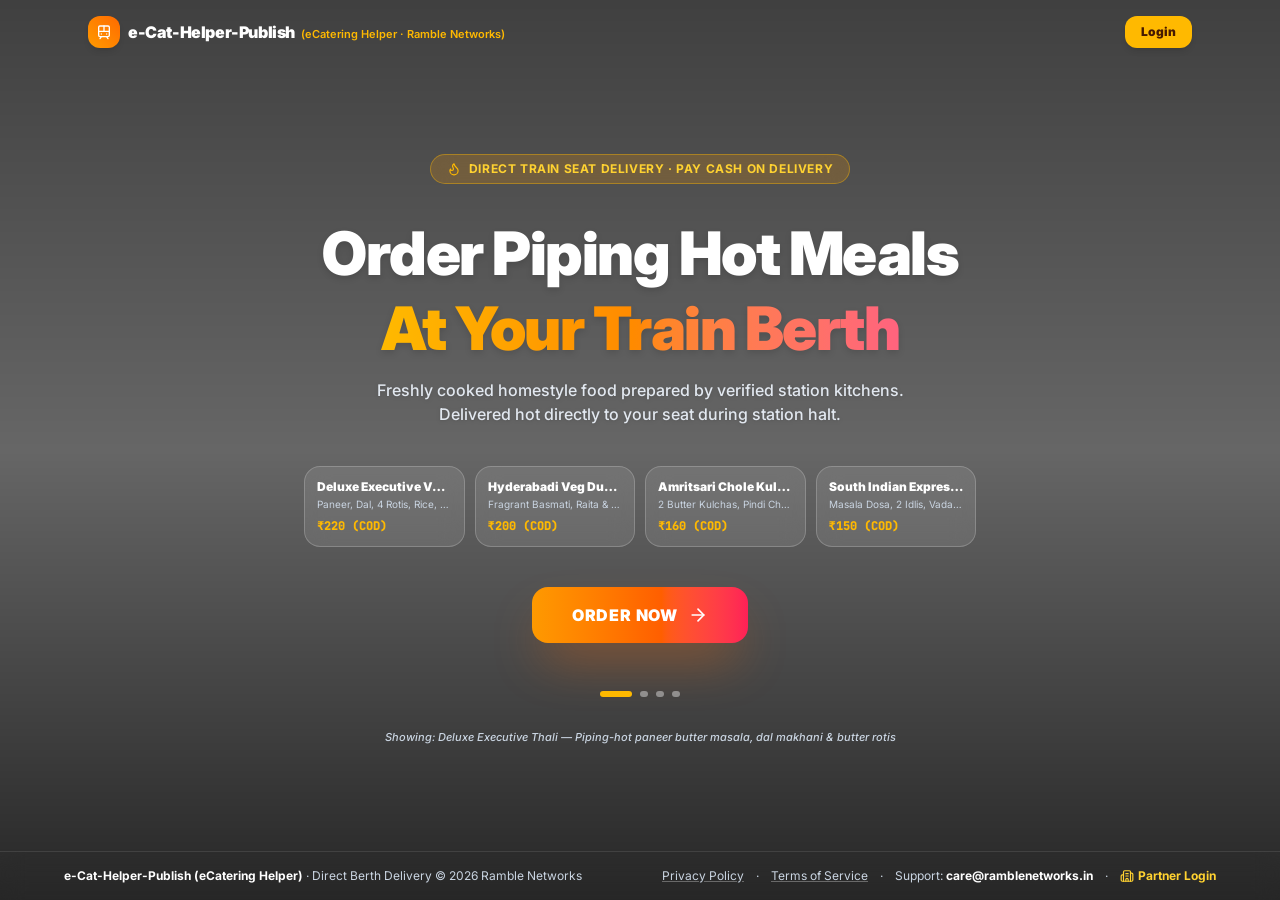
==== privacy/index.html @ f1b5e80f "Deploy latest build with e-Cat-Helper-Publish and comprehensive Privacy Policy to foods.ramblenetwor" ====
<!doctype html>
<html lang="en">
  <head>
    <meta charset="UTF-8" />
    <meta name="viewport" content="width=device-width, initial-scale=1.0, maximum-scale=1.0, user-scalable=no" />
    <meta name="theme-color" content="#f59e0b" />
    <meta name="apple-mobile-web-app-capable" content="yes" />
    <meta name="apple-mobile-web-app-status-bar-style" content="black-translucent" />
    <meta name="mobile-web-app-capable" content="yes" />
    <link rel="manifest" href="/manifest.json" />
    <link rel="icon" type="image/svg+xml" href="/icon.svg" />
    <link rel="apple-touch-icon" href="/icon.svg" />
    <title>e-Cat-Helper-Publish (eCatering Helper) · Ramble Networks</title>
    <script src="https://accounts.google.com/gsi/client" async defer></script>
    <script type="module" crossorigin src="/assets/index-CX3kBX_A.js"></script>
    <link rel="stylesheet" crossorigin href="/assets/index-DQUduyyI.css">
  <link rel="manifest" href="/manifest.webmanifest"><script id="vite-plugin-pwa:register-sw" src="/registerSW.js"></script></head>
  <body>
    <div id="root"></div>
    <script>
      if ('serviceWorker' in navigator && window.self === window.top) {
        window.addEventListener('load', () => {
          try {
            navigator.serviceWorker.register('/sw.js')
              .then(reg => console.log('Service Worker registered successfully:', reg.scope))
              .catch(err => console.error('Service Worker registration failed:', err));
          } catch (err) {
            console.warn('Service Worker registration blocked or failed:', err);
          }
        });
      }
    </script>
  </body>
</html>
---- assets/index-DQUduyyI.css ----
@import"https://fonts.googleapis.com/css2?family=Inter:wght@400;500;600;700;800;900&family=Space+Grotesk:wght@500;600;700&family=JetBrains+Mono:wght@400;500;700&display=swap";/*! tailwindcss v4.3.3 | MIT License | https://tailwindcss.com */@layer properties{@supports (((-webkit-hyphens:none)) and (not (margin-trim:inline))) or ((-moz-orient:inline) and (not (color:rgb(from red r g b)))){*,:before,:after,::backdrop{--tw-translate-x:0;--tw-translate-y:0;--tw-translate-z:0;--tw-scale-x:1;--tw-scale-y:1;--tw-scale-z:1;--tw-rotate-x:initial;--tw-rotate-y:initial;--tw-rotate-z:initial;--tw-skew-x:initial;--tw-skew-y:initial;--tw-space-y-reverse:0;--tw-space-x-reverse:0;--tw-divide-y-reverse:0;--tw-border-style:solid;--tw-gradient-position:initial;--tw-gradient-from:#0000;--tw-gradient-via:#0000;--tw-gradient-to:#0000;--tw-gradient-stops:initial;--tw-gradient-via-stops:initial;--tw-gradient-from-position:0%;--tw-gradient-via-position:50%;--tw-gradient-to-position:100%;--tw-leading:initial;--tw-font-weight:initial;--tw-tracking:initial;--tw-shadow:0 0 #0000;--tw-shadow-color:initial;--tw-shadow-alpha:100%;--tw-inset-shadow:0 0 #0000;--tw-inset-shadow-color:initial;--tw-inset-shadow-alpha:100%;--tw-ring-color:initial;--tw-ring-shadow:0 0 #0000;--tw-inset-ring-color:initial;--tw-inset-ring-shadow:0 0 #0000;--tw-ring-inset:initial;--tw-ring-offset-width:0px;--tw-ring-offset-color:#fff;--tw-ring-offset-shadow:0 0 #0000;--tw-blur:initial;--tw-brightness:initial;--tw-contrast:initial;--tw-grayscale:initial;--tw-hue-rotate:initial;--tw-invert:initial;--tw-opacity:initial;--tw-saturate:initial;--tw-sepia:initial;--tw-drop-shadow:initial;--tw-drop-shadow-color:initial;--tw-drop-shadow-alpha:100%;--tw-drop-shadow-size:initial;--tw-backdrop-blur:initial;--tw-backdrop-brightness:initial;--tw-backdrop-contrast:initial;--tw-backdrop-grayscale:initial;--tw-backdrop-hue-rotate:initial;--tw-backdrop-invert:initial;--tw-backdrop-opacity:initial;--tw-backdrop-saturate:initial;--tw-backdrop-sepia:initial;--tw-duration:initial;--tw-ease:initial}}}@layer theme{:root,:host{--font-sans:"Inter", ui-sans-serif, system-ui, sans-serif;--font-mono:"JetBrains Mono", monospace;--color-red-50:oklch(97.1% .013 17.38);--color-red-100:oklch(93.6% .032 17.717);--color-red-200:oklch(88.5% .062 18.334);--color-red-300:oklch(80.8% .114 19.571);--color-red-400:oklch(70.4% .191 22.216);--color-red-500:oklch(63.7% .237 25.331);--color-red-600:oklch(57.7% .245 27.325);--color-red-700:oklch(50.5% .213 27.518);--color-red-800:oklch(44.4% .177 26.899);--color-red-900:oklch(39.6% .141 25.723);--color-red-950:oklch(25.8% .092 26.042);--color-orange-50:oklch(98% .016 73.684);--color-orange-100:oklch(95.4% .038 75.164);--color-orange-200:oklch(90.1% .076 70.697);--color-orange-300:oklch(83.7% .128 66.29);--color-orange-400:oklch(75% .183 55.934);--color-orange-500:oklch(70.5% .213 47.604);--color-orange-600:oklch(64.6% .222 41.116);--color-orange-700:oklch(55.3% .195 38.402);--color-orange-800:oklch(47% .157 37.304);--color-orange-900:oklch(40.8% .123 38.172);--color-amber-50:oklch(98.7% .022 95.277);--color-amber-100:oklch(96.2% .059 95.617);--color-amber-200:oklch(92.4% .12 95.746);--color-amber-300:oklch(87.9% .169 91.605);--color-amber-400:oklch(82.8% .189 84.429);--color-amber-500:oklch(76.9% .188 70.08);--color-amber-600:oklch(66.6% .179 58.318);--color-amber-700:oklch(55.5% .163 48.998);--color-amber-800:oklch(47.3% .137 46.201);--color-amber-900:oklch(41.4% .112 45.904);--color-amber-950:oklch(27.9% .077 45.635);--color-yellow-400:oklch(85.2% .199 91.936);--color-yellow-500:oklch(79.5% .184 86.047);--color-green-600:oklch(62.7% .194 149.214);--color-emerald-50:oklch(97.9% .021 166.113);--color-emerald-100:oklch(95% .052 163.051);--color-emerald-200:oklch(90.5% .093 164.15);--color-emerald-300:oklch(84.5% .143 164.978);--color-emerald-400:oklch(76.5% .177 163.223);--color-emerald-500:oklch(69.6% .17 162.48);--color-emerald-600:oklch(59.6% .145 163.225);--color-emerald-700:oklch(50.8% .118 165.612);--color-emerald-800:oklch(43.2% .095 166.913);--color-emerald-900:oklch(37.8% .077 168.94);--color-emerald-950:oklch(26.2% .051 172.552);--color-teal-50:oklch(98.4% .014 180.72);--color-teal-100:oklch(95.3% .051 180.801);--color-teal-200:oklch(91% .096 180.426);--color-teal-400:oklch(77.7% .152 181.912);--color-teal-500:oklch(70.4% .14 182.503);--color-teal-600:oklch(60% .118 184.704);--color-teal-700:oklch(51.1% .096 186.391);--color-teal-800:oklch(43.7% .078 188.216);--color-teal-900:oklch(38.6% .063 188.416);--color-cyan-50:oklch(98.4% .019 200.873);--color-cyan-300:oklch(86.5% .127 207.078);--color-cyan-400:oklch(78.9% .154 211.53);--color-cyan-500:oklch(71.5% .143 215.221);--color-cyan-600:oklch(60.9% .126 221.723);--color-cyan-700:oklch(52% .105 223.128);--color-cyan-800:oklch(45% .085 224.283);--color-cyan-900:oklch(39.8% .07 227.392);--color-cyan-950:oklch(30.2% .056 229.695);--color-sky-50:oklch(97.7% .013 236.62);--color-sky-100:oklch(95.1% .026 236.824);--color-sky-200:oklch(90.1% .058 230.902);--color-sky-400:oklch(74.6% .16 232.661);--color-sky-500:oklch(68.5% .169 237.323);--color-sky-600:oklch(58.8% .158 241.966);--color-sky-700:oklch(50% .134 242.749);--color-sky-900:oklch(39.1% .09 240.876);--color-sky-950:oklch(29.3% .066 243.157);--color-blue-50:oklch(97% .014 254.604);--color-blue-100:oklch(93.2% .032 255.585);--color-blue-200:oklch(88.2% .059 254.128);--color-blue-300:oklch(80.9% .105 251.813);--color-blue-400:oklch(70.7% .165 254.624);--color-blue-500:oklch(62.3% .214 259.815);--color-blue-600:oklch(54.6% .245 262.881);--color-blue-700:oklch(48.8% .243 264.376);--color-blue-800:oklch(42.4% .199 265.638);--color-blue-900:oklch(37.9% .146 265.522);--color-blue-950:oklch(28.2% .091 267.935);--color-indigo-50:oklch(96.2% .018 272.314);--color-indigo-100:oklch(93% .034 272.788);--color-indigo-200:oklch(87% .065 274.039);--color-indigo-300:oklch(78.5% .115 274.713);--color-indigo-400:oklch(67.3% .182 276.935);--color-indigo-500:oklch(58.5% .233 277.117);--color-indigo-600:oklch(51.1% .262 276.966);--color-indigo-700:oklch(45.7% .24 277.023);--color-indigo-800:oklch(39.8% .195 277.366);--color-indigo-900:oklch(35.9% .144 278.697);--color-indigo-950:oklch(25.7% .09 281.288);--color-violet-600:oklch(54.1% .281 293.009);--color-violet-700:oklch(49.1% .27 292.581);--color-purple-50:oklch(97.7% .014 308.299);--color-purple-100:oklch(94.6% .033 307.174);--color-purple-200:oklch(90.2% .063 306.703);--color-purple-300:oklch(82.7% .119 306.383);--color-purple-400:oklch(71.4% .203 305.504);--color-purple-500:oklch(62.7% .265 303.9);--color-purple-600:oklch(55.8% .288 302.321);--color-purple-700:oklch(49.6% .265 301.924);--color-purple-800:oklch(43.8% .218 303.724);--color-purple-900:oklch(38.1% .176 304.987);--color-purple-950:oklch(29.1% .149 302.717);--color-fuchsia-600:oklch(59.1% .293 322.896);--color-pink-100:oklch(94.8% .028 342.258);--color-pink-500:oklch(65.6% .241 354.308);--color-pink-600:oklch(59.2% .249 .584);--color-pink-700:oklch(52.5% .223 3.958);--color-rose-50:oklch(96.9% .015 12.422);--color-rose-100:oklch(94.1% .03 12.58);--color-rose-200:oklch(89.2% .058 10.001);--color-rose-300:oklch(81% .117 11.638);--color-rose-400:oklch(71.2% .194 13.428);--color-rose-500:oklch(64.5% .246 16.439);--color-rose-600:oklch(58.6% .253 17.585);--color-rose-700:oklch(51.4% .222 16.935);--color-rose-800:oklch(45.5% .188 13.697);--color-rose-900:oklch(41% .159 10.272);--color-rose-950:oklch(27.1% .105 12.094);--color-slate-50:oklch(98.4% .003 247.858);--color-slate-100:oklch(96.8% .007 247.896);--color-slate-200:oklch(92.9% .013 255.508);--color-slate-300:oklch(86.9% .022 252.894);--color-slate-400:oklch(70.4% .04 256.788);--color-slate-500:oklch(55.4% .046 257.417);--color-slate-600:oklch(44.6% .043 257.281);--color-slate-700:oklch(37.2% .044 257.287);--color-slate-800:oklch(27.9% .041 260.031);--color-slate-900:oklch(20.8% .042 265.755);--color-slate-950:oklch(12.9% .042 264.695);--color-black:#000;--color-white:#fff;--spacing:.25rem;--container-xs:20rem;--container-sm:24rem;--container-md:28rem;--container-lg:32rem;--container-xl:36rem;--container-2xl:42rem;--container-3xl:48rem;--container-4xl:56rem;--container-6xl:72rem;--text-xs:.75rem;--text-xs--line-height:calc(1 / .75);--text-sm:.875rem;--text-sm--line-height:calc(1.25 / .875);--text-base:1rem;--text-base--line-height: 1.5 ;--text-lg:1.125rem;--text-lg--line-height:calc(1.75 / 1.125);--text-xl:1.25rem;--text-xl--line-height:calc(1.75 / 1.25);--text-2xl:1.5rem;--text-2xl--line-height:calc(2 / 1.5);--text-3xl:1.875rem;--text-3xl--line-height: 1.2 ;--text-4xl:2.25rem;--text-4xl--line-height:calc(2.5 / 2.25);--text-5xl:3rem;--text-5xl--line-height:1;--text-6xl:3.75rem;--text-6xl--line-height:1;--font-weight-light:300;--font-weight-normal:400;--font-weight-medium:500;--font-weight-semibold:600;--font-weight-bold:700;--font-weight-extrabold:800;--font-weight-black:900;--tracking-tight:-.025em;--tracking-wide:.025em;--tracking-wider:.05em;--tracking-widest:.1em;--leading-tight:1.25;--leading-snug:1.375;--leading-normal:1.5;--leading-relaxed:1.625;--radius-xs:.125rem;--radius-sm:.25rem;--radius-md:.375rem;--radius-lg:.5rem;--radius-xl:.75rem;--radius-2xl:1rem;--radius-3xl:1.5rem;--drop-shadow-xs:0 1px 1px #0000000d;--drop-shadow-sm:0 1px 2px #00000026;--drop-shadow-md:0 3px 3px #0000001f;--ease-in-out:cubic-bezier(.4, 0, .2, 1);--animate-spin:spin 1s linear infinite;--animate-ping:ping 1s cubic-bezier(0, 0, .2, 1) infinite;--animate-pulse:pulse 2s cubic-bezier(.4, 0, .6, 1) infinite;--animate-bounce:bounce 1s infinite;--blur-xs:4px;--blur-sm:8px;--blur-md:12px;--blur-xl:24px;--blur-2xl:40px;--blur-3xl:64px;--default-transition-duration:.15s;--default-transition-timing-function:cubic-bezier(.4, 0, .2, 1);--default-font-family:var(--font-sans);--default-mono-font-family:var(--font-mono);--font-heading:"Space Grotesk", sans-serif}}@layer base{*,:after,:before,::backdrop{box-sizing:border-box;border:0 solid;margin:0;padding:0}::file-selector-button{box-sizing:border-box;border:0 solid;margin:0;padding:0}html,:host{-webkit-text-size-adjust:100%;-moz-tab-size:4;tab-size:4;line-height:1.5;font-family:var(--default-font-family,-apple-system, BlinkMacSystemFont, "Segoe UI", Roboto, "Helvetica Neue", "Noto Sans", Arial, sans-serif, "Apple Color Emoji", "Segoe UI Emoji", "Segoe UI Symbol", "Noto Color Emoji");font-feature-settings:var(--default-font-feature-settings,normal);font-variation-settings:var(--default-font-variation-settings,normal);-webkit-tap-highlight-color:transparent}hr{height:0;color:inherit;border-top-width:1px}abbr:where([title]){-webkit-text-decoration:underline dotted;text-decoration:underline dotted}h1,h2,h3,h4,h5,h6{font-size:inherit;font-weight:inherit}a{color:inherit;-webkit-text-decoration:inherit;text-decoration:inherit}b,strong{font-weight:bolder}code,kbd,samp,pre{font-family:var(--default-mono-font-family,ui-monospace, SFMono-Regular, Menlo, Monaco, Consolas, "Liberation Mono", "Courier New", monospace);font-feature-settings:var(--default-mono-font-feature-settings,normal);font-variation-settings:var(--default-mono-font-variation-settings,normal);font-size:1em}small{font-size:80%}sub,sup{vertical-align:baseline;font-size:75%;line-height:0;position:relative}sub{bottom:-.25em}sup{top:-.5em}table{text-indent:0;border-color:inherit;border-collapse:collapse}:-moz-focusring:where(:not(iframe)){outline:auto}progress{vertical-align:baseline}summary{display:list-item}ol,ul,menu{list-style:none}img,svg,video,canvas,audio,iframe,embed,object{vertical-align:middle;display:block}img,video{max-width:100%;height:auto}button,input,select,optgroup,textarea{font:inherit;font-feature-settings:inherit;font-variation-settings:inherit;letter-spacing:inherit;color:inherit;opacity:1;background-color:#0000;border-radius:0}::file-selector-button{font:inherit;font-feature-settings:inherit;font-variation-settings:inherit;letter-spacing:inherit;color:inherit;opacity:1;background-color:#0000;border-radius:0}:where(select:is([multiple],[size])) optgroup{font-weight:bolder}:where(select:is([multiple],[size])) optgroup option{padding-inline-start:20px}::file-selector-button{margin-inline-end:4px}::placeholder{opacity:1}@supports (not ((-webkit-appearance:-apple-pay-button))) or (contain-intrinsic-size:1px){::placeholder{color:currentColor}@supports (color:color-mix(in lab,red,red)){::placeholder{color:color-mix(in oklab,currentcolor 50%,transparent)}}}textarea{resize:vertical}::-webkit-search-decoration{-webkit-appearance:none}::-webkit-date-and-time-value{min-height:1lh;text-align:inherit}::-webkit-datetime-edit{display:inline-flex}::-webkit-datetime-edit-fields-wrapper{padding:0}::-webkit-datetime-edit{padding-block:0}::-webkit-datetime-edit-year-field{padding-block:0}::-webkit-datetime-edit-month-field{padding-block:0}::-webkit-datetime-edit-day-field{padding-block:0}::-webkit-datetime-edit-hour-field{padding-block:0}::-webkit-datetime-edit-minute-field{padding-block:0}::-webkit-datetime-edit-second-field{padding-block:0}::-webkit-datetime-edit-millisecond-field{padding-block:0}::-webkit-datetime-edit-meridiem-field{padding-block:0}::-webkit-calendar-picker-indicator{line-height:1}:-moz-ui-invalid{box-shadow:none}button,input:where([type=button],[type=reset],[type=submit]){-webkit-appearance:button;-moz-appearance:button;appearance:button}::file-selector-button{-webkit-appearance:button;-moz-appearance:button;appearance:button}::-webkit-inner-spin-button{height:auto}::-webkit-outer-spin-button{height:auto}[hidden]:where(:not([hidden=until-found])){display:none!important}}@layer components;@layer utilities{.pointer-events-auto{pointer-events:auto}.pointer-events-none{pointer-events:none}.visible{visibility:visible}.absolute{position:absolute}.fixed{position:fixed}.relative{position:relative}.static{position:static}.sticky{position:sticky}.-inset-\[1px\]{top:-1px;right:-1px;bottom:-1px;left:-1px}.inset-0{top:0;right:0;bottom:0;left:0}.inset-\[10\%\]{top:10%;right:10%;bottom:10%;left:10%}.-top-1{top:calc(var(--spacing) * -1)}.-top-1\.5{top:calc(var(--spacing) * -1.5)}.-top-24{top:calc(var(--spacing) * -24)}.-top-40{top:calc(var(--spacing) * -40)}.top-0{top:0}.top-1\/2{top:50%}.top-1\/4{top:25%}.top-2{top:calc(var(--spacing) * 2)}.top-2\.5{top:calc(var(--spacing) * 2.5)}.top-3{top:calc(var(--spacing) * 3)}.top-4{top:calc(var(--spacing) * 4)}.top-28{top:calc(var(--spacing) * 28)}.top-full{top:100%}.-right-1{right:calc(var(--spacing) * -1)}.-right-2\.5{right:calc(var(--spacing) * -2.5)}.-right-24{right:calc(var(--spacing) * -24)}.-right-40{right:calc(var(--spacing) * -40)}.right-0{right:0}.right-2{right:calc(var(--spacing) * 2)}.right-2\.5{right:calc(var(--spacing) * 2.5)}.right-3{right:calc(var(--spacing) * 3)}.right-4{right:calc(var(--spacing) * 4)}.right-5{right:calc(var(--spacing) * 5)}.-bottom-40{bottom:calc(var(--spacing) * -40)}.bottom-0{bottom:0}.bottom-1\/3{bottom:33.3333%}.bottom-4{bottom:calc(var(--spacing) * 4)}.bottom-5{bottom:calc(var(--spacing) * 5)}.bottom-6{bottom:calc(var(--spacing) * 6)}.-left-2{left:calc(var(--spacing) * -2)}.-left-40{left:calc(var(--spacing) * -40)}.left-0{left:0}.left-1\/2{left:50%}.left-3{left:calc(var(--spacing) * 3)}.left-3\.5{left:calc(var(--spacing) * 3.5)}.left-9{left:calc(var(--spacing) * 9)}.left-12{left:calc(var(--spacing) * 12)}.left-15{left:calc(var(--spacing) * 15)}.-z-10{z-index:-10}.-z-20{z-index:-20}.z-0{z-index:0}.z-10{z-index:10}.z-30{z-index:30}.z-40{z-index:40}.z-50{z-index:50}.z-\[100\]{z-index:100}.z-\[110\]{z-index:110}.z-\[999\]{z-index:999}.z-\[9999\]{z-index:9999}.z-\[10000\]{z-index:10000}.z-\[11000\]{z-index:11000}.col-span-2{grid-column:span 2/span 2}.col-span-4{grid-column:span 4/span 4}.container{width:100%}@media(min-width:40rem){.container{max-width:40rem}}@media(min-width:48rem){.container{max-width:48rem}}@media(min-width:64rem){.container{max-width:64rem}}@media(min-width:80rem){.container{max-width:80rem}}@media(min-width:96rem){.container{max-width:96rem}}.m-1\.5{margin:calc(var(--spacing) * 1.5)}.-mx-3{margin-inline:calc(var(--spacing) * -3)}.-mx-4{margin-inline:calc(var(--spacing) * -4)}.mx-0{margin-inline:0}.mx-0\.5{margin-inline:calc(var(--spacing) * .5)}.mx-1{margin-inline:var(--spacing)}.mx-2{margin-inline:calc(var(--spacing) * 2)}.mx-4{margin-inline:calc(var(--spacing) * 4)}.mx-auto{margin-inline:auto}.-my-8{margin-block:calc(var(--spacing) * -8)}.my-0{margin-block:0}.my-0\.5{margin-block:calc(var(--spacing) * .5)}.my-1{margin-block:var(--spacing)}.my-1\.5{margin-block:calc(var(--spacing) * 1.5)}.my-2{margin-block:calc(var(--spacing) * 2)}.my-4{margin-block:calc(var(--spacing) * 4)}.my-6{margin-block:calc(var(--spacing) * 6)}.my-auto{margin-block:auto}.-mt-0\.5{margin-top:calc(var(--spacing) * -.5)}.mt-0\.5{margin-top:calc(var(--spacing) * .5)}.mt-1{margin-top:var(--spacing)}.mt-1\.5{margin-top:calc(var(--spacing) * 1.5)}.mt-2{margin-top:calc(var(--spacing) * 2)}.mt-2\.5{margin-top:calc(var(--spacing) * 2.5)}.mt-3{margin-top:calc(var(--spacing) * 3)}.mt-4{margin-top:calc(var(--spacing) * 4)}.mt-6{margin-top:calc(var(--spacing) * 6)}.mt-8{margin-top:calc(var(--spacing) * 8)}.mr-1{margin-right:var(--spacing)}.mr-2{margin-right:calc(var(--spacing) * 2)}.mr-auto{margin-right:auto}.-mb-1\.5{margin-bottom:calc(var(--spacing) * -1.5)}.mb-0\.5{margin-bottom:calc(var(--spacing) * .5)}.mb-1{margin-bottom:var(--spacing)}.mb-1\.5{margin-bottom:calc(var(--spacing) * 1.5)}.mb-2{margin-bottom:calc(var(--spacing) * 2)}.mb-2\.5{margin-bottom:calc(var(--spacing) * 2.5)}.mb-3{margin-bottom:calc(var(--spacing) * 3)}.mb-3\.5{margin-bottom:calc(var(--spacing) * 3.5)}.mb-4{margin-bottom:calc(var(--spacing) * 4)}.mb-6{margin-bottom:calc(var(--spacing) * 6)}.mb-8{margin-bottom:calc(var(--spacing) * 8)}.mb-12{margin-bottom:calc(var(--spacing) * 12)}.ml-1{margin-left:var(--spacing)}.ml-1\.5{margin-left:calc(var(--spacing) * 1.5)}.ml-auto{margin-left:auto}.block{display:block}.contents{display:contents}.flex{display:flex}.grid{display:grid}.hidden{display:none}.inline-block{display:inline-block}.inline-flex{display:inline-flex}.table{display:table}.h-1{height:var(--spacing)}.h-1\.5{height:calc(var(--spacing) * 1.5)}.h-2{height:calc(var(--spacing) * 2)}.h-2\.5{height:calc(var(--spacing) * 2.5)}.h-3{height:calc(var(--spacing) * 3)}.h-3\.5{height:calc(var(--spacing) * 3.5)}.h-4{height:calc(var(--spacing) * 4)}.h-4\.5{height:calc(var(--spacing) * 4.5)}.h-5{height:calc(var(--spacing) * 5)}.h-6{height:calc(var(--spacing) * 6)}.h-7{height:calc(var(--spacing) * 7)}.h-8{height:calc(var(--spacing) * 8)}.h-9{height:calc(var(--spacing) * 9)}.h-10{height:calc(var(--spacing) * 10)}.h-12{height:calc(var(--spacing) * 12)}.h-14{height:calc(var(--spacing) * 14)}.h-16{height:calc(var(--spacing) * 16)}.h-20{height:calc(var(--spacing) * 20)}.h-24{height:calc(var(--spacing) * 24)}.h-32{height:calc(var(--spacing) * 32)}.h-36{height:calc(var(--spacing) * 36)}.h-40{height:calc(var(--spacing) * 40)}.h-44{height:calc(var(--spacing) * 44)}.h-48{height:calc(var(--spacing) * 48)}.h-56{height:calc(var(--spacing) * 56)}.h-64{height:calc(var(--spacing) * 64)}.h-80{height:calc(var(--spacing) * 80)}.h-96{height:calc(var(--spacing) * 96)}.h-\[1\.2em\]{height:1.2em}.h-\[1px\]{height:1px}.h-full{height:100%}.h-px{height:1px}.h-screen{height:100vh}.max-h-48{max-height:calc(var(--spacing) * 48)}.max-h-\[60vh\]{max-height:60vh}.max-h-\[70vh\]{max-height:70vh}.max-h-\[80vh\]{max-height:80vh}.max-h-\[85vh\]{max-height:85vh}.max-h-\[92vh\]{max-height:92vh}.max-h-\[140px\]{max-height:140px}.max-h-\[160px\]{max-height:160px}.min-h-\[30px\]{min-height:30px}.min-h-\[38px\]{min-height:38px}.min-h-\[44px\]{min-height:44px}.min-h-full{min-height:100%}.min-h-screen{min-height:100vh}.w-1{width:var(--spacing)}.w-1\.5{width:calc(var(--spacing) * 1.5)}.w-1\/3{width:33.3333%}.w-2{width:calc(var(--spacing) * 2)}.w-2\.5{width:calc(var(--spacing) * 2.5)}.w-3{width:calc(var(--spacing) * 3)}.w-3\.5{width:calc(var(--spacing) * 3.5)}.w-4{width:calc(var(--spacing) * 4)}.w-4\.5{width:calc(var(--spacing) * 4.5)}.w-5{width:calc(var(--spacing) * 5)}.w-6{width:calc(var(--spacing) * 6)}.w-7{width:calc(var(--spacing) * 7)}.w-8{width:calc(var(--spacing) * 8)}.w-9{width:calc(var(--spacing) * 9)}.w-10{width:calc(var(--spacing) * 10)}.w-11{width:calc(var(--spacing) * 11)}.w-12{width:calc(var(--spacing) * 12)}.w-14{width:calc(var(--spacing) * 14)}.w-16{width:calc(var(--spacing) * 16)}.w-20{width:calc(var(--spacing) * 20)}.w-24{width:calc(var(--spacing) * 24)}.w-28{width:calc(var(--spacing) * 28)}.w-32{width:calc(var(--spacing) * 32)}.w-36{width:calc(var(--spacing) * 36)}.w-44{width:calc(var(--spacing) * 44)}.w-48{width:calc(var(--spacing) * 48)}.w-56{width:calc(var(--spacing) * 56)}.w-64{width:calc(var(--spacing) * 64)}.w-80{width:calc(var(--spacing) * 80)}.w-96{width:calc(var(--spacing) * 96)}.w-\[92\%\]{width:92%}.w-\[calc\(100\%-8px\)\]{width:calc(100% - 8px)}.w-full{width:100%}.w-px{width:1px}.w-screen{width:100vw}.max-w-2xl{max-width:var(--container-2xl)}.max-w-3xl{max-width:var(--container-3xl)}.max-w-4xl{max-width:var(--container-4xl)}.max-w-6xl{max-width:var(--container-6xl)}.max-w-\[55\%\]{max-width:55%}.max-w-\[60px\]{max-width:60px}.max-w-\[65\%\]{max-width:65%}.max-w-\[80px\]{max-width:80px}.max-w-\[90\%\]{max-width:90%}.max-w-\[100px\]{max-width:100px}.max-w-\[120px\]{max-width:120px}.max-w-\[130px\]{max-width:130px}.max-w-\[140px\]{max-width:140px}.max-w-\[160px\]{max-width:160px}.max-w-\[170px\]{max-width:170px}.max-w-\[200px\]{max-width:200px}.max-w-\[240px\]{max-width:240px}.max-w-\[260px\]{max-width:260px}.max-w-\[280px\]{max-width:280px}.max-w-\[320px\]{max-width:320px}.max-w-\[340px\]{max-width:340px}.max-w-\[480px\]{max-width:480px}.max-w-\[1920px\]{max-width:1920px}.max-w-full{max-width:100%}.max-w-lg{max-width:var(--container-lg)}.max-w-md{max-width:var(--container-md)}.max-w-sm{max-width:var(--container-sm)}.max-w-xl{max-width:var(--container-xl)}.max-w-xs{max-width:var(--container-xs)}.min-w-0{min-width:0}.min-w-\[45px\]{min-width:45px}.min-w-\[52px\]{min-width:52px}.min-w-\[65px\]{min-width:65px}.min-w-\[70px\]{min-width:70px}.min-w-\[76px\]{min-width:76px}.min-w-\[100px\]{min-width:100px}.min-w-\[104px\]{min-width:104px}.min-w-\[130px\]{min-width:130px}.min-w-\[200px\]{min-width:200px}.flex-1{flex:1}.flex-shrink-0,.shrink-0{flex-shrink:0}.flex-grow{flex-grow:1}.border-collapse{border-collapse:collapse}.origin-right{transform-origin:100%}.-translate-x-1\/2{--tw-translate-x: -50% ;translate:var(--tw-translate-x) var(--tw-translate-y)}.-translate-y-1\/2{--tw-translate-y: -50% ;translate:var(--tw-translate-x) var(--tw-translate-y)}.scale-90{--tw-scale-x:90%;--tw-scale-y:90%;--tw-scale-z:90%;scale:var(--tw-scale-x) var(--tw-scale-y)}.scale-105{--tw-scale-x:105%;--tw-scale-y:105%;--tw-scale-z:105%;scale:var(--tw-scale-x) var(--tw-scale-y)}.scale-110{--tw-scale-x:110%;--tw-scale-y:110%;--tw-scale-z:110%;scale:var(--tw-scale-x) var(--tw-scale-y)}.scale-\[1\.02\]{scale:1.02}.scale-\[1\.03\]{scale:1.03}.rotate-0{rotate:0deg}.rotate-180{rotate:180deg}.transform{transform:var(--tw-rotate-x,) var(--tw-rotate-y,) var(--tw-rotate-z,) var(--tw-skew-x,) var(--tw-skew-y,)}.animate-bounce{animation:var(--animate-bounce)}.animate-none{animation:none}.animate-ping{animation:var(--animate-ping)}.animate-pulse{animation:var(--animate-pulse)}.animate-spin{animation:var(--animate-spin)}.cursor-not-allowed{cursor:not-allowed}.cursor-pointer{cursor:pointer}.cursor-wait{cursor:wait}.resize{resize:both}.resize-none{resize:none}.resize-y{resize:vertical}.scrollbar-thin{scrollbar-width:thin}.list-disc{list-style-type:disc}.grid-cols-1{grid-template-columns:repeat(1,minmax(0,1fr))}.grid-cols-2{grid-template-columns:repeat(2,minmax(0,1fr))}.grid-cols-3{grid-template-columns:repeat(3,minmax(0,1fr))}.grid-cols-4{grid-template-columns:repeat(4,minmax(0,1fr))}.flex-col{flex-direction:column}.flex-row{flex-direction:row}.flex-nowrap{flex-wrap:nowrap}.flex-wrap{flex-wrap:wrap}.items-center{align-items:center}.items-end{align-items:flex-end}.items-start{align-items:flex-start}.items-stretch{align-items:stretch}.justify-around{justify-content:space-around}.justify-between{justify-content:space-between}.justify-center{justify-content:center}.justify-end{justify-content:flex-end}.justify-start{justify-content:flex-start}.gap-0\.5{gap:calc(var(--spacing) * .5)}.gap-1{gap:var(--spacing)}.gap-1\.5{gap:calc(var(--spacing) * 1.5)}.gap-2{gap:calc(var(--spacing) * 2)}.gap-2\.5{gap:calc(var(--spacing) * 2.5)}.gap-3{gap:calc(var(--spacing) * 3)}.gap-3\.5{gap:calc(var(--spacing) * 3.5)}.gap-4{gap:calc(var(--spacing) * 4)}.gap-5{gap:calc(var(--spacing) * 5)}.gap-6{gap:calc(var(--spacing) * 6)}.gap-px{gap:1px}:where(.space-y-0\.5>:not(:last-child)){--tw-space-y-reverse:0;margin-block-start:calc(calc(var(--spacing) * .5) * var(--tw-space-y-reverse));margin-block-end:calc(calc(var(--spacing) * .5) * calc(1 - var(--tw-space-y-reverse)))}:where(.space-y-1>:not(:last-child)){--tw-space-y-reverse:0;margin-block-start:calc(var(--spacing) * var(--tw-space-y-reverse));margin-block-end:calc(var(--spacing) * calc(1 - var(--tw-space-y-reverse)))}:where(.space-y-1\.5>:not(:last-child)){--tw-space-y-reverse:0;margin-block-start:calc(calc(var(--spacing) * 1.5) * var(--tw-space-y-reverse));margin-block-end:calc(calc(var(--spacing) * 1.5) * calc(1 - var(--tw-space-y-reverse)))}:where(.space-y-2>:not(:last-child)){--tw-space-y-reverse:0;margin-block-start:calc(calc(var(--spacing) * 2) * var(--tw-space-y-reverse));margin-block-end:calc(calc(var(--spacing) * 2) * calc(1 - var(--tw-space-y-reverse)))}:where(.space-y-2\.5>:not(:last-child)){--tw-space-y-reverse:0;margin-block-start:calc(calc(var(--spacing) * 2.5) * var(--tw-space-y-reverse));margin-block-end:calc(calc(var(--spacing) * 2.5) * calc(1 - var(--tw-space-y-reverse)))}:where(.space-y-3>:not(:last-child)){--tw-space-y-reverse:0;margin-block-start:calc(calc(var(--spacing) * 3) * var(--tw-space-y-reverse));margin-block-end:calc(calc(var(--spacing) * 3) * calc(1 - var(--tw-space-y-reverse)))}:where(.space-y-3\.5>:not(:last-child)){--tw-space-y-reverse:0;margin-block-start:calc(calc(var(--spacing) * 3.5) * var(--tw-space-y-reverse));margin-block-end:calc(calc(var(--spacing) * 3.5) * calc(1 - var(--tw-space-y-reverse)))}:where(.space-y-4>:not(:last-child)){--tw-space-y-reverse:0;margin-block-start:calc(calc(var(--spacing) * 4) * var(--tw-space-y-reverse));margin-block-end:calc(calc(var(--spacing) * 4) * calc(1 - var(--tw-space-y-reverse)))}:where(.space-y-5>:not(:last-child)){--tw-space-y-reverse:0;margin-block-start:calc(calc(var(--spacing) * 5) * var(--tw-space-y-reverse));margin-block-end:calc(calc(var(--spacing) * 5) * calc(1 - var(--tw-space-y-reverse)))}:where(.space-y-6>:not(:last-child)){--tw-space-y-reverse:0;margin-block-start:calc(calc(var(--spacing) * 6) * var(--tw-space-y-reverse));margin-block-end:calc(calc(var(--spacing) * 6) * calc(1 - var(--tw-space-y-reverse)))}:where(.space-y-8>:not(:last-child)){--tw-space-y-reverse:0;margin-block-start:calc(calc(var(--spacing) * 8) * var(--tw-space-y-reverse));margin-block-end:calc(calc(var(--spacing) * 8) * calc(1 - var(--tw-space-y-reverse)))}.gap-x-1{column-gap:var(--spacing)}.gap-x-4{column-gap:calc(var(--spacing) * 4)}:where(.space-x-2>:not(:last-child)){--tw-space-x-reverse:0;margin-inline-start:calc(calc(var(--spacing) * 2) * var(--tw-space-x-reverse));margin-inline-end:calc(calc(var(--spacing) * 2) * calc(1 - var(--tw-space-x-reverse)))}:where(.space-x-3>:not(:last-child)){--tw-space-x-reverse:0;margin-inline-start:calc(calc(var(--spacing) * 3) * var(--tw-space-x-reverse));margin-inline-end:calc(calc(var(--spacing) * 3) * calc(1 - var(--tw-space-x-reverse)))}:where(.space-x-4>:not(:last-child)){--tw-space-x-reverse:0;margin-inline-start:calc(calc(var(--spacing) * 4) * var(--tw-space-x-reverse));margin-inline-end:calc(calc(var(--spacing) * 4) * calc(1 - var(--tw-space-x-reverse)))}.gap-y-0\.5{row-gap:calc(var(--spacing) * .5)}.gap-y-1\.5{row-gap:calc(var(--spacing) * 1.5)}:where(.divide-y>:not(:last-child)){--tw-divide-y-reverse:0;border-bottom-style:var(--tw-border-style);border-top-style:var(--tw-border-style);border-top-width:calc(1px * var(--tw-divide-y-reverse));border-bottom-width:calc(1px * calc(1 - var(--tw-divide-y-reverse)))}:where(.divide-slate-100>:not(:last-child)){border-color:var(--color-slate-100)}:where(.divide-slate-200>:not(:last-child)){border-color:var(--color-slate-200)}:where(.divide-slate-300>:not(:last-child)){border-color:var(--color-slate-300)}:where(.divide-slate-800>:not(:last-child)){border-color:var(--color-slate-800)}:where(.divide-slate-800\/60>:not(:last-child)){border-color:#1d293d99}@supports (color:color-mix(in lab,red,red)){:where(.divide-slate-800\/60>:not(:last-child)){border-color:color-mix(in oklab,var(--color-slate-800) 60%,transparent)}}.self-center{align-self:center}.self-start{align-self:flex-start}.truncate{text-overflow:ellipsis;white-space:nowrap;overflow:hidden}.overflow-hidden{overflow:hidden}.overflow-x-auto{overflow-x:auto}.overflow-x-hidden{overflow-x:hidden}.overflow-y-auto{overflow-y:auto}.rounded{border-radius:.25rem}.rounded-2xl{border-radius:var(--radius-2xl)}.rounded-3xl{border-radius:var(--radius-3xl)}.rounded-\[10px\]{border-radius:10px}.rounded-\[22px\]{border-radius:22px}.rounded-\[26px\]{border-radius:26px}.rounded-full{border-radius:3.40282e38px}.rounded-lg{border-radius:var(--radius-lg)}.rounded-md{border-radius:var(--radius-md)}.rounded-sm{border-radius:var(--radius-sm)}.rounded-xl{border-radius:var(--radius-xl)}.rounded-xs{border-radius:var(--radius-xs)}.rounded-t-3xl{border-top-left-radius:var(--radius-3xl);border-top-right-radius:var(--radius-3xl)}.rounded-b-2xl{border-bottom-right-radius:var(--radius-2xl);border-bottom-left-radius:var(--radius-2xl)}.rounded-b-\[2\.5rem\]{border-bottom-right-radius:2.5rem;border-bottom-left-radius:2.5rem}.rounded-b-lg{border-bottom-right-radius:var(--radius-lg);border-bottom-left-radius:var(--radius-lg)}.border{border-style:var(--tw-border-style);border-width:1px}.border-2{border-style:var(--tw-border-style);border-width:2px}.border-t{border-top-style:var(--tw-border-style);border-top-width:1px}.border-t-2{border-top-style:var(--tw-border-style);border-top-width:2px}.border-t-4{border-top-style:var(--tw-border-style);border-top-width:4px}.border-r{border-right-style:var(--tw-border-style);border-right-width:1px}.border-b{border-bottom-style:var(--tw-border-style);border-bottom-width:1px}.border-l{border-left-style:var(--tw-border-style);border-left-width:1px}.border-l-2{border-left-style:var(--tw-border-style);border-left-width:2px}.border-l-4{border-left-style:var(--tw-border-style);border-left-width:4px}.border-dashed{--tw-border-style:dashed;border-style:dashed}.border-dotted{--tw-border-style:dotted;border-style:dotted}.border-amber-100{border-color:var(--color-amber-100)}.border-amber-200{border-color:var(--color-amber-200)}.border-amber-200\/50{border-color:#fee68580}@supports (color:color-mix(in lab,red,red)){.border-amber-200\/50{border-color:color-mix(in oklab,var(--color-amber-200) 50%,transparent)}}.border-amber-200\/60{border-color:#fee68599}@supports (color:color-mix(in lab,red,red)){.border-amber-200\/60{border-color:color-mix(in oklab,var(--color-amber-200) 60%,transparent)}}.border-amber-200\/80{border-color:#fee685cc}@supports (color:color-mix(in lab,red,red)){.border-amber-200\/80{border-color:color-mix(in oklab,var(--color-amber-200) 80%,transparent)}}.border-amber-200\/90{border-color:#fee685e6}@supports (color:color-mix(in lab,red,red)){.border-amber-200\/90{border-color:color-mix(in oklab,var(--color-amber-200) 90%,transparent)}}.border-amber-300{border-color:var(--color-amber-300)}.border-amber-300\/40{border-color:#ffd23666}@supports (color:color-mix(in lab,red,red)){.border-amber-300\/40{border-color:color-mix(in oklab,var(--color-amber-300) 40%,transparent)}}.border-amber-400{border-color:var(--color-amber-400)}.border-amber-400\/40{border-color:#fcbb0066}@supports (color:color-mix(in lab,red,red)){.border-amber-400\/40{border-color:color-mix(in oklab,var(--color-amber-400) 40%,transparent)}}.border-amber-500{border-color:var(--color-amber-500)}.border-amber-500\/10{border-color:#f99c001a}@supports (color:color-mix(in lab,red,red)){.border-amber-500\/10{border-color:color-mix(in oklab,var(--color-amber-500) 10%,transparent)}}.border-amber-500\/20{border-color:#f99c0033}@supports (color:color-mix(in lab,red,red)){.border-amber-500\/20{border-color:color-mix(in oklab,var(--color-amber-500) 20%,transparent)}}.border-amber-500\/30{border-color:#f99c004d}@supports (color:color-mix(in lab,red,red)){.border-amber-500\/30{border-color:color-mix(in oklab,var(--color-amber-500) 30%,transparent)}}.border-amber-500\/40{border-color:#f99c0066}@supports (color:color-mix(in lab,red,red)){.border-amber-500\/40{border-color:color-mix(in oklab,var(--color-amber-500) 40%,transparent)}}.border-amber-500\/50{border-color:#f99c0080}@supports (color:color-mix(in lab,red,red)){.border-amber-500\/50{border-color:color-mix(in oklab,var(--color-amber-500) 50%,transparent)}}.border-amber-500\/80{border-color:#f99c00cc}@supports (color:color-mix(in lab,red,red)){.border-amber-500\/80{border-color:color-mix(in oklab,var(--color-amber-500) 80%,transparent)}}.border-amber-800\/40{border-color:#953d0066}@supports (color:color-mix(in lab,red,red)){.border-amber-800\/40{border-color:color-mix(in oklab,var(--color-amber-800) 40%,transparent)}}.border-amber-800\/80{border-color:#953d00cc}@supports (color:color-mix(in lab,red,red)){.border-amber-800\/80{border-color:color-mix(in oklab,var(--color-amber-800) 80%,transparent)}}.border-blue-200{border-color:var(--color-blue-200)}.border-blue-300{border-color:var(--color-blue-300)}.border-cyan-500{border-color:var(--color-cyan-500)}.border-cyan-500\/30{border-color:#00b7d74d}@supports (color:color-mix(in lab,red,red)){.border-cyan-500\/30{border-color:color-mix(in oklab,var(--color-cyan-500) 30%,transparent)}}.border-cyan-500\/40{border-color:#00b7d766}@supports (color:color-mix(in lab,red,red)){.border-cyan-500\/40{border-color:color-mix(in oklab,var(--color-cyan-500) 40%,transparent)}}.border-cyan-500\/50{border-color:#00b7d780}@supports (color:color-mix(in lab,red,red)){.border-cyan-500\/50{border-color:color-mix(in oklab,var(--color-cyan-500) 50%,transparent)}}.border-cyan-700{border-color:var(--color-cyan-700)}.border-cyan-800{border-color:var(--color-cyan-800)}.border-cyan-800\/80{border-color:#005f78cc}@supports (color:color-mix(in lab,red,red)){.border-cyan-800\/80{border-color:color-mix(in oklab,var(--color-cyan-800) 80%,transparent)}}.border-cyan-900\/50{border-color:#104e6480}@supports (color:color-mix(in lab,red,red)){.border-cyan-900\/50{border-color:color-mix(in oklab,var(--color-cyan-900) 50%,transparent)}}.border-cyan-900\/60{border-color:#104e6499}@supports (color:color-mix(in lab,red,red)){.border-cyan-900\/60{border-color:color-mix(in oklab,var(--color-cyan-900) 60%,transparent)}}.border-emerald-100{border-color:var(--color-emerald-100)}.border-emerald-200{border-color:var(--color-emerald-200)}.border-emerald-200\/50{border-color:#a4f4cf80}@supports (color:color-mix(in lab,red,red)){.border-emerald-200\/50{border-color:color-mix(in oklab,var(--color-emerald-200) 50%,transparent)}}.border-emerald-200\/80{border-color:#a4f4cfcc}@supports (color:color-mix(in lab,red,red)){.border-emerald-200\/80{border-color:color-mix(in oklab,var(--color-emerald-200) 80%,transparent)}}.border-emerald-300{border-color:var(--color-emerald-300)}.border-emerald-300\/90{border-color:#5ee9b5e6}@supports (color:color-mix(in lab,red,red)){.border-emerald-300\/90{border-color:color-mix(in oklab,var(--color-emerald-300) 90%,transparent)}}.border-emerald-400\/40{border-color:#00d29466}@supports (color:color-mix(in lab,red,red)){.border-emerald-400\/40{border-color:color-mix(in oklab,var(--color-emerald-400) 40%,transparent)}}.border-emerald-500{border-color:var(--color-emerald-500)}.border-emerald-500\/10{border-color:#00bb7f1a}@supports (color:color-mix(in lab,red,red)){.border-emerald-500\/10{border-color:color-mix(in oklab,var(--color-emerald-500) 10%,transparent)}}.border-emerald-500\/20{border-color:#00bb7f33}@supports (color:color-mix(in lab,red,red)){.border-emerald-500\/20{border-color:color-mix(in oklab,var(--color-emerald-500) 20%,transparent)}}.border-emerald-500\/25{border-color:#00bb7f40}@supports (color:color-mix(in lab,red,red)){.border-emerald-500\/25{border-color:color-mix(in oklab,var(--color-emerald-500) 25%,transparent)}}.border-emerald-500\/30{border-color:#00bb7f4d}@supports (color:color-mix(in lab,red,red)){.border-emerald-500\/30{border-color:color-mix(in oklab,var(--color-emerald-500) 30%,transparent)}}.border-emerald-500\/40{border-color:#00bb7f66}@supports (color:color-mix(in lab,red,red)){.border-emerald-500\/40{border-color:color-mix(in oklab,var(--color-emerald-500) 40%,transparent)}}.border-emerald-500\/60{border-color:#00bb7f99}@supports (color:color-mix(in lab,red,red)){.border-emerald-500\/60{border-color:color-mix(in oklab,var(--color-emerald-500) 60%,transparent)}}.border-emerald-500\/80{border-color:#00bb7fcc}@supports (color:color-mix(in lab,red,red)){.border-emerald-500\/80{border-color:color-mix(in oklab,var(--color-emerald-500) 80%,transparent)}}.border-emerald-600{border-color:var(--color-emerald-600)}.border-emerald-700{border-color:var(--color-emerald-700)}.border-emerald-800{border-color:var(--color-emerald-800)}.border-emerald-800\/80{border-color:#005f46cc}@supports (color:color-mix(in lab,red,red)){.border-emerald-800\/80{border-color:color-mix(in oklab,var(--color-emerald-800) 80%,transparent)}}.border-green-600{border-color:var(--color-green-600)}.border-indigo-100{border-color:var(--color-indigo-100)}.border-indigo-200{border-color:var(--color-indigo-200)}.border-indigo-300{border-color:var(--color-indigo-300)}.border-indigo-400{border-color:var(--color-indigo-400)}.border-indigo-400\/50{border-color:#7d87ff80}@supports (color:color-mix(in lab,red,red)){.border-indigo-400\/50{border-color:color-mix(in oklab,var(--color-indigo-400) 50%,transparent)}}.border-indigo-500{border-color:var(--color-indigo-500)}.border-indigo-500\/30{border-color:#625fff4d}@supports (color:color-mix(in lab,red,red)){.border-indigo-500\/30{border-color:color-mix(in oklab,var(--color-indigo-500) 30%,transparent)}}.border-indigo-500\/40{border-color:#625fff66}@supports (color:color-mix(in lab,red,red)){.border-indigo-500\/40{border-color:color-mix(in oklab,var(--color-indigo-500) 40%,transparent)}}.border-indigo-600{border-color:var(--color-indigo-600)}.border-indigo-700{border-color:var(--color-indigo-700)}.border-orange-200{border-color:var(--color-orange-200)}.border-orange-200\/40{border-color:#ffd7a866}@supports (color:color-mix(in lab,red,red)){.border-orange-200\/40{border-color:color-mix(in oklab,var(--color-orange-200) 40%,transparent)}}.border-orange-300{border-color:var(--color-orange-300)}.border-orange-500{border-color:var(--color-orange-500)}.border-orange-500\/30{border-color:#fe6e004d}@supports (color:color-mix(in lab,red,red)){.border-orange-500\/30{border-color:color-mix(in oklab,var(--color-orange-500) 30%,transparent)}}.border-purple-100{border-color:var(--color-purple-100)}.border-purple-200{border-color:var(--color-purple-200)}.border-purple-300{border-color:var(--color-purple-300)}.border-red-50{border-color:var(--color-red-50)}.border-red-100{border-color:var(--color-red-100)}.border-red-200{border-color:var(--color-red-200)}.border-red-200\/40{border-color:#ffcaca66}@supports (color:color-mix(in lab,red,red)){.border-red-200\/40{border-color:color-mix(in oklab,var(--color-red-200) 40%,transparent)}}.border-red-300{border-color:var(--color-red-300)}.border-red-400{border-color:var(--color-red-400)}.border-red-500{border-color:var(--color-red-500)}.border-red-600{border-color:var(--color-red-600)}.border-red-700{border-color:var(--color-red-700)}.border-red-800{border-color:var(--color-red-800)}.border-red-800\/80{border-color:#9f0712cc}@supports (color:color-mix(in lab,red,red)){.border-red-800\/80{border-color:color-mix(in oklab,var(--color-red-800) 80%,transparent)}}.border-red-900{border-color:var(--color-red-900)}.border-red-950{border-color:var(--color-red-950)}.border-rose-100{border-color:var(--color-rose-100)}.border-rose-200{border-color:var(--color-rose-200)}.border-rose-200\/50{border-color:#ffccd380}@supports (color:color-mix(in lab,red,red)){.border-rose-200\/50{border-color:color-mix(in oklab,var(--color-rose-200) 50%,transparent)}}.border-rose-200\/60{border-color:#ffccd399}@supports (color:color-mix(in lab,red,red)){.border-rose-200\/60{border-color:color-mix(in oklab,var(--color-rose-200) 60%,transparent)}}.border-rose-200\/80{border-color:#ffccd3cc}@supports (color:color-mix(in lab,red,red)){.border-rose-200\/80{border-color:color-mix(in oklab,var(--color-rose-200) 80%,transparent)}}.border-rose-300{border-color:var(--color-rose-300)}.border-rose-400{border-color:var(--color-rose-400)}.border-rose-500{border-color:var(--color-rose-500)}.border-rose-500\/20{border-color:#ff235733}@supports (color:color-mix(in lab,red,red)){.border-rose-500\/20{border-color:color-mix(in oklab,var(--color-rose-500) 20%,transparent)}}.border-rose-500\/30{border-color:#ff23574d}@supports (color:color-mix(in lab,red,red)){.border-rose-500\/30{border-color:color-mix(in oklab,var(--color-rose-500) 30%,transparent)}}.border-rose-500\/40{border-color:#ff235766}@supports (color:color-mix(in lab,red,red)){.border-rose-500\/40{border-color:color-mix(in oklab,var(--color-rose-500) 40%,transparent)}}.border-rose-500\/80{border-color:#ff2357cc}@supports (color:color-mix(in lab,red,red)){.border-rose-500\/80{border-color:color-mix(in oklab,var(--color-rose-500) 80%,transparent)}}.border-rose-600{border-color:var(--color-rose-600)}.border-rose-800{border-color:var(--color-rose-800)}.border-rose-800\/80{border-color:#a30037cc}@supports (color:color-mix(in lab,red,red)){.border-rose-800\/80{border-color:color-mix(in oklab,var(--color-rose-800) 80%,transparent)}}.border-sky-200{border-color:var(--color-sky-200)}.border-sky-200\/60{border-color:#b8e6fe99}@supports (color:color-mix(in lab,red,red)){.border-sky-200\/60{border-color:color-mix(in oklab,var(--color-sky-200) 60%,transparent)}}.border-sky-200\/80{border-color:#b8e6fecc}@supports (color:color-mix(in lab,red,red)){.border-sky-200\/80{border-color:color-mix(in oklab,var(--color-sky-200) 80%,transparent)}}.border-slate-100{border-color:var(--color-slate-100)}.border-slate-200{border-color:var(--color-slate-200)}.border-slate-200\/60{border-color:#e2e8f099}@supports (color:color-mix(in lab,red,red)){.border-slate-200\/60{border-color:color-mix(in oklab,var(--color-slate-200) 60%,transparent)}}.border-slate-200\/70{border-color:#e2e8f0b3}@supports (color:color-mix(in lab,red,red)){.border-slate-200\/70{border-color:color-mix(in oklab,var(--color-slate-200) 70%,transparent)}}.border-slate-200\/80{border-color:#e2e8f0cc}@supports (color:color-mix(in lab,red,red)){.border-slate-200\/80{border-color:color-mix(in oklab,var(--color-slate-200) 80%,transparent)}}.border-slate-200\/90{border-color:#e2e8f0e6}@supports (color:color-mix(in lab,red,red)){.border-slate-200\/90{border-color:color-mix(in oklab,var(--color-slate-200) 90%,transparent)}}.border-slate-300{border-color:var(--color-slate-300)}.border-slate-400{border-color:var(--color-slate-400)}.border-slate-500{border-color:var(--color-slate-500)}.border-slate-600{border-color:var(--color-slate-600)}.border-slate-700{border-color:var(--color-slate-700)}.border-slate-700\/50{border-color:#31415880}@supports (color:color-mix(in lab,red,red)){.border-slate-700\/50{border-color:color-mix(in oklab,var(--color-slate-700) 50%,transparent)}}.border-slate-700\/60{border-color:#31415899}@supports (color:color-mix(in lab,red,red)){.border-slate-700\/60{border-color:color-mix(in oklab,var(--color-slate-700) 60%,transparent)}}.border-slate-700\/80{border-color:#314158cc}@supports (color:color-mix(in lab,red,red)){.border-slate-700\/80{border-color:color-mix(in oklab,var(--color-slate-700) 80%,transparent)}}.border-slate-800{border-color:var(--color-slate-800)}.border-slate-800\/60{border-color:#1d293d99}@supports (color:color-mix(in lab,red,red)){.border-slate-800\/60{border-color:color-mix(in oklab,var(--color-slate-800) 60%,transparent)}}.border-slate-800\/80{border-color:#1d293dcc}@supports (color:color-mix(in lab,red,red)){.border-slate-800\/80{border-color:color-mix(in oklab,var(--color-slate-800) 80%,transparent)}}.border-slate-800\/90{border-color:#1d293de6}@supports (color:color-mix(in lab,red,red)){.border-slate-800\/90{border-color:color-mix(in oklab,var(--color-slate-800) 90%,transparent)}}.border-slate-900{border-color:var(--color-slate-900)}.border-slate-950{border-color:var(--color-slate-950)}.border-teal-200{border-color:var(--color-teal-200)}.border-transparent{border-color:#0000}.border-white{border-color:var(--color-white)}.border-white\/10{border-color:#ffffff1a}@supports (color:color-mix(in lab,red,red)){.border-white\/10{border-color:color-mix(in oklab,var(--color-white) 10%,transparent)}}.border-white\/20{border-color:#fff3}@supports (color:color-mix(in lab,red,red)){.border-white\/20{border-color:color-mix(in oklab,var(--color-white) 20%,transparent)}}.border-white\/30{border-color:#ffffff4d}@supports (color:color-mix(in lab,red,red)){.border-white\/30{border-color:color-mix(in oklab,var(--color-white) 30%,transparent)}}.border-t-amber-500{border-top-color:var(--color-amber-500)}.border-t-blue-600{border-top-color:var(--color-blue-600)}.border-t-emerald-600{border-top-color:var(--color-emerald-600)}.border-t-rose-600{border-top-color:var(--color-rose-600)}.border-t-slate-800{border-top-color:var(--color-slate-800)}.border-t-transparent{border-top-color:#0000}.border-t-white{border-top-color:var(--color-white)}.bg-\[\#0f172a\]{background-color:#0f172a}.bg-\[\#1e293b\]{background-color:#1e293b}.bg-\[\#131B2E\]{background-color:#131b2e}.bg-amber-50{background-color:var(--color-amber-50)}.bg-amber-50\/50{background-color:#fffbeb80}@supports (color:color-mix(in lab,red,red)){.bg-amber-50\/50{background-color:color-mix(in oklab,var(--color-amber-50) 50%,transparent)}}.bg-amber-50\/70{background-color:#fffbebb3}@supports (color:color-mix(in lab,red,red)){.bg-amber-50\/70{background-color:color-mix(in oklab,var(--color-amber-50) 70%,transparent)}}.bg-amber-50\/80{background-color:#fffbebcc}@supports (color:color-mix(in lab,red,red)){.bg-amber-50\/80{background-color:color-mix(in oklab,var(--color-amber-50) 80%,transparent)}}.bg-amber-50\/90{background-color:#fffbebe6}@supports (color:color-mix(in lab,red,red)){.bg-amber-50\/90{background-color:color-mix(in oklab,var(--color-amber-50) 90%,transparent)}}.bg-amber-100{background-color:var(--color-amber-100)}.bg-amber-100\/40{background-color:#fef3c666}@supports (color:color-mix(in lab,red,red)){.bg-amber-100\/40{background-color:color-mix(in oklab,var(--color-amber-100) 40%,transparent)}}.bg-amber-100\/60{background-color:#fef3c699}@supports (color:color-mix(in lab,red,red)){.bg-amber-100\/60{background-color:color-mix(in oklab,var(--color-amber-100) 60%,transparent)}}.bg-amber-100\/80{background-color:#fef3c6cc}@supports (color:color-mix(in lab,red,red)){.bg-amber-100\/80{background-color:color-mix(in oklab,var(--color-amber-100) 80%,transparent)}}.bg-amber-100\/90{background-color:#fef3c6e6}@supports (color:color-mix(in lab,red,red)){.bg-amber-100\/90{background-color:color-mix(in oklab,var(--color-amber-100) 90%,transparent)}}.bg-amber-200{background-color:var(--color-amber-200)}.bg-amber-300{background-color:var(--color-amber-300)}.bg-amber-400{background-color:var(--color-amber-400)}.bg-amber-400\/20{background-color:#fcbb0033}@supports (color:color-mix(in lab,red,red)){.bg-amber-400\/20{background-color:color-mix(in oklab,var(--color-amber-400) 20%,transparent)}}.bg-amber-500{background-color:var(--color-amber-500)}.bg-amber-500\/5{background-color:#f99c000d}@supports (color:color-mix(in lab,red,red)){.bg-amber-500\/5{background-color:color-mix(in oklab,var(--color-amber-500) 5%,transparent)}}.bg-amber-500\/10{background-color:#f99c001a}@supports (color:color-mix(in lab,red,red)){.bg-amber-500\/10{background-color:color-mix(in oklab,var(--color-amber-500) 10%,transparent)}}.bg-amber-500\/15{background-color:#f99c0026}@supports (color:color-mix(in lab,red,red)){.bg-amber-500\/15{background-color:color-mix(in oklab,var(--color-amber-500) 15%,transparent)}}.bg-amber-500\/20{background-color:#f99c0033}@supports (color:color-mix(in lab,red,red)){.bg-amber-500\/20{background-color:color-mix(in oklab,var(--color-amber-500) 20%,transparent)}}.bg-amber-600{background-color:var(--color-amber-600)}.bg-amber-700{background-color:var(--color-amber-700)}.bg-amber-700\/80{background-color:#b75000cc}@supports (color:color-mix(in lab,red,red)){.bg-amber-700\/80{background-color:color-mix(in oklab,var(--color-amber-700) 80%,transparent)}}.bg-amber-950{background-color:var(--color-amber-950)}.bg-amber-950\/50{background-color:#46190180}@supports (color:color-mix(in lab,red,red)){.bg-amber-950\/50{background-color:color-mix(in oklab,var(--color-amber-950) 50%,transparent)}}.bg-amber-950\/70{background-color:#461901b3}@supports (color:color-mix(in lab,red,red)){.bg-amber-950\/70{background-color:color-mix(in oklab,var(--color-amber-950) 70%,transparent)}}.bg-amber-950\/80{background-color:#461901cc}@supports (color:color-mix(in lab,red,red)){.bg-amber-950\/80{background-color:color-mix(in oklab,var(--color-amber-950) 80%,transparent)}}.bg-black{background-color:var(--color-black)}.bg-black\/75{background-color:#000000bf}@supports (color:color-mix(in lab,red,red)){.bg-black\/75{background-color:color-mix(in oklab,var(--color-black) 75%,transparent)}}.bg-black\/80{background-color:#000c}@supports (color:color-mix(in lab,red,red)){.bg-black\/80{background-color:color-mix(in oklab,var(--color-black) 80%,transparent)}}.bg-black\/85{background-color:#000000d9}@supports (color:color-mix(in lab,red,red)){.bg-black\/85{background-color:color-mix(in oklab,var(--color-black) 85%,transparent)}}.bg-blue-50{background-color:var(--color-blue-50)}.bg-blue-100{background-color:var(--color-blue-100)}.bg-blue-500{background-color:var(--color-blue-500)}.bg-blue-600{background-color:var(--color-blue-600)}.bg-cyan-50{background-color:var(--color-cyan-50)}.bg-cyan-500{background-color:var(--color-cyan-500)}.bg-cyan-500\/20{background-color:#00b7d733}@supports (color:color-mix(in lab,red,red)){.bg-cyan-500\/20{background-color:color-mix(in oklab,var(--color-cyan-500) 20%,transparent)}}.bg-cyan-600{background-color:var(--color-cyan-600)}.bg-cyan-950{background-color:var(--color-cyan-950)}.bg-emerald-50{background-color:var(--color-emerald-50)}.bg-emerald-50\/10{background-color:#ecfdf51a}@supports (color:color-mix(in lab,red,red)){.bg-emerald-50\/10{background-color:color-mix(in oklab,var(--color-emerald-50) 10%,transparent)}}.bg-emerald-50\/15{background-color:#ecfdf526}@supports (color:color-mix(in lab,red,red)){.bg-emerald-50\/15{background-color:color-mix(in oklab,var(--color-emerald-50) 15%,transparent)}}.bg-emerald-50\/40{background-color:#ecfdf566}@supports (color:color-mix(in lab,red,red)){.bg-emerald-50\/40{background-color:color-mix(in oklab,var(--color-emerald-50) 40%,transparent)}}.bg-emerald-50\/90{background-color:#ecfdf5e6}@supports (color:color-mix(in lab,red,red)){.bg-emerald-50\/90{background-color:color-mix(in oklab,var(--color-emerald-50) 90%,transparent)}}.bg-emerald-100{background-color:var(--color-emerald-100)}.bg-emerald-100\/80{background-color:#d0fae5cc}@supports (color:color-mix(in lab,red,red)){.bg-emerald-100\/80{background-color:color-mix(in oklab,var(--color-emerald-100) 80%,transparent)}}.bg-emerald-100\/90{background-color:#d0fae5e6}@supports (color:color-mix(in lab,red,red)){.bg-emerald-100\/90{background-color:color-mix(in oklab,var(--color-emerald-100) 90%,transparent)}}.bg-emerald-400{background-color:var(--color-emerald-400)}.bg-emerald-400\/40{background-color:#00d29466}@supports (color:color-mix(in lab,red,red)){.bg-emerald-400\/40{background-color:color-mix(in oklab,var(--color-emerald-400) 40%,transparent)}}.bg-emerald-500{background-color:var(--color-emerald-500)}.bg-emerald-500\/10{background-color:#00bb7f1a}@supports (color:color-mix(in lab,red,red)){.bg-emerald-500\/10{background-color:color-mix(in oklab,var(--color-emerald-500) 10%,transparent)}}.bg-emerald-500\/15{background-color:#00bb7f26}@supports (color:color-mix(in lab,red,red)){.bg-emerald-500\/15{background-color:color-mix(in oklab,var(--color-emerald-500) 15%,transparent)}}.bg-emerald-500\/20{background-color:#00bb7f33}@supports (color:color-mix(in lab,red,red)){.bg-emerald-500\/20{background-color:color-mix(in oklab,var(--color-emerald-500) 20%,transparent)}}.bg-emerald-600{background-color:var(--color-emerald-600)}.bg-emerald-600\/20{background-color:#00976733}@supports (color:color-mix(in lab,red,red)){.bg-emerald-600\/20{background-color:color-mix(in oklab,var(--color-emerald-600) 20%,transparent)}}.bg-emerald-950{background-color:var(--color-emerald-950)}.bg-emerald-950\/40{background-color:#002c2266}@supports (color:color-mix(in lab,red,red)){.bg-emerald-950\/40{background-color:color-mix(in oklab,var(--color-emerald-950) 40%,transparent)}}.bg-emerald-950\/80{background-color:#002c22cc}@supports (color:color-mix(in lab,red,red)){.bg-emerald-950\/80{background-color:color-mix(in oklab,var(--color-emerald-950) 80%,transparent)}}.bg-fuchsia-600{background-color:var(--color-fuchsia-600)}.bg-green-600{background-color:var(--color-green-600)}.bg-indigo-50{background-color:var(--color-indigo-50)}.bg-indigo-50\/20{background-color:#eef2ff33}@supports (color:color-mix(in lab,red,red)){.bg-indigo-50\/20{background-color:color-mix(in oklab,var(--color-indigo-50) 20%,transparent)}}.bg-indigo-50\/30{background-color:#eef2ff4d}@supports (color:color-mix(in lab,red,red)){.bg-indigo-50\/30{background-color:color-mix(in oklab,var(--color-indigo-50) 30%,transparent)}}.bg-indigo-50\/40{background-color:#eef2ff66}@supports (color:color-mix(in lab,red,red)){.bg-indigo-50\/40{background-color:color-mix(in oklab,var(--color-indigo-50) 40%,transparent)}}.bg-indigo-50\/50{background-color:#eef2ff80}@supports (color:color-mix(in lab,red,red)){.bg-indigo-50\/50{background-color:color-mix(in oklab,var(--color-indigo-50) 50%,transparent)}}.bg-indigo-50\/60{background-color:#eef2ff99}@supports (color:color-mix(in lab,red,red)){.bg-indigo-50\/60{background-color:color-mix(in oklab,var(--color-indigo-50) 60%,transparent)}}.bg-indigo-100{background-color:var(--color-indigo-100)}.bg-indigo-100\/20{background-color:#e0e7ff33}@supports (color:color-mix(in lab,red,red)){.bg-indigo-100\/20{background-color:color-mix(in oklab,var(--color-indigo-100) 20%,transparent)}}.bg-indigo-100\/40{background-color:#e0e7ff66}@supports (color:color-mix(in lab,red,red)){.bg-indigo-100\/40{background-color:color-mix(in oklab,var(--color-indigo-100) 40%,transparent)}}.bg-indigo-400\/20{background-color:#7d87ff33}@supports (color:color-mix(in lab,red,red)){.bg-indigo-400\/20{background-color:color-mix(in oklab,var(--color-indigo-400) 20%,transparent)}}.bg-indigo-500\/10{background-color:#625fff1a}@supports (color:color-mix(in lab,red,red)){.bg-indigo-500\/10{background-color:color-mix(in oklab,var(--color-indigo-500) 10%,transparent)}}.bg-indigo-500\/15{background-color:#625fff26}@supports (color:color-mix(in lab,red,red)){.bg-indigo-500\/15{background-color:color-mix(in oklab,var(--color-indigo-500) 15%,transparent)}}.bg-indigo-500\/20{background-color:#625fff33}@supports (color:color-mix(in lab,red,red)){.bg-indigo-500\/20{background-color:color-mix(in oklab,var(--color-indigo-500) 20%,transparent)}}.bg-indigo-500\/30{background-color:#625fff4d}@supports (color:color-mix(in lab,red,red)){.bg-indigo-500\/30{background-color:color-mix(in oklab,var(--color-indigo-500) 30%,transparent)}}.bg-indigo-600{background-color:var(--color-indigo-600)}.bg-indigo-600\/15{background-color:#4f39f626}@supports (color:color-mix(in lab,red,red)){.bg-indigo-600\/15{background-color:color-mix(in oklab,var(--color-indigo-600) 15%,transparent)}}.bg-indigo-700{background-color:var(--color-indigo-700)}.bg-indigo-950{background-color:var(--color-indigo-950)}.bg-orange-50{background-color:var(--color-orange-50)}.bg-orange-100{background-color:var(--color-orange-100)}.bg-orange-400{background-color:var(--color-orange-400)}.bg-orange-400\/15{background-color:#ff8b1a26}@supports (color:color-mix(in lab,red,red)){.bg-orange-400\/15{background-color:color-mix(in oklab,var(--color-orange-400) 15%,transparent)}}.bg-orange-500{background-color:var(--color-orange-500)}.bg-orange-500\/10{background-color:#fe6e001a}@supports (color:color-mix(in lab,red,red)){.bg-orange-500\/10{background-color:color-mix(in oklab,var(--color-orange-500) 10%,transparent)}}.bg-orange-500\/20{background-color:#fe6e0033}@supports (color:color-mix(in lab,red,red)){.bg-orange-500\/20{background-color:color-mix(in oklab,var(--color-orange-500) 20%,transparent)}}.bg-orange-600{background-color:var(--color-orange-600)}.bg-pink-100{background-color:var(--color-pink-100)}.bg-pink-600{background-color:var(--color-pink-600)}.bg-pink-700{background-color:var(--color-pink-700)}.bg-purple-50{background-color:var(--color-purple-50)}.bg-purple-100{background-color:var(--color-purple-100)}.bg-purple-100\/50{background-color:#f3e8ff80}@supports (color:color-mix(in lab,red,red)){.bg-purple-100\/50{background-color:color-mix(in oklab,var(--color-purple-100) 50%,transparent)}}.bg-purple-200{background-color:var(--color-purple-200)}.bg-purple-600{background-color:var(--color-purple-600)}.bg-red-50{background-color:var(--color-red-50)}.bg-red-50\/30{background-color:#fef2f24d}@supports (color:color-mix(in lab,red,red)){.bg-red-50\/30{background-color:color-mix(in oklab,var(--color-red-50) 30%,transparent)}}.bg-red-50\/50{background-color:#fef2f280}@supports (color:color-mix(in lab,red,red)){.bg-red-50\/50{background-color:color-mix(in oklab,var(--color-red-50) 50%,transparent)}}.bg-red-50\/80{background-color:#fef2f2cc}@supports (color:color-mix(in lab,red,red)){.bg-red-50\/80{background-color:color-mix(in oklab,var(--color-red-50) 80%,transparent)}}.bg-red-100{background-color:var(--color-red-100)}.bg-red-600{background-color:var(--color-red-600)}.bg-red-700{background-color:var(--color-red-700)}.bg-red-800{background-color:var(--color-red-800)}.bg-red-900{background-color:var(--color-red-900)}.bg-red-950{background-color:var(--color-red-950)}.bg-red-950\/60{background-color:#46080999}@supports (color:color-mix(in lab,red,red)){.bg-red-950\/60{background-color:color-mix(in oklab,var(--color-red-950) 60%,transparent)}}.bg-rose-50{background-color:var(--color-rose-50)}.bg-rose-50\/10{background-color:#fff1f21a}@supports (color:color-mix(in lab,red,red)){.bg-rose-50\/10{background-color:color-mix(in oklab,var(--color-rose-50) 10%,transparent)}}.bg-rose-50\/15{background-color:#fff1f226}@supports (color:color-mix(in lab,red,red)){.bg-rose-50\/15{background-color:color-mix(in oklab,var(--color-rose-50) 15%,transparent)}}.bg-rose-50\/50{background-color:#fff1f280}@supports (color:color-mix(in lab,red,red)){.bg-rose-50\/50{background-color:color-mix(in oklab,var(--color-rose-50) 50%,transparent)}}.bg-rose-50\/60{background-color:#fff1f299}@supports (color:color-mix(in lab,red,red)){.bg-rose-50\/60{background-color:color-mix(in oklab,var(--color-rose-50) 60%,transparent)}}.bg-rose-50\/70{background-color:#fff1f2b3}@supports (color:color-mix(in lab,red,red)){.bg-rose-50\/70{background-color:color-mix(in oklab,var(--color-rose-50) 70%,transparent)}}.bg-rose-100{background-color:var(--color-rose-100)}.bg-rose-100\/40{background-color:#ffe4e666}@supports (color:color-mix(in lab,red,red)){.bg-rose-100\/40{background-color:color-mix(in oklab,var(--color-rose-100) 40%,transparent)}}.bg-rose-100\/60{background-color:#ffe4e699}@supports (color:color-mix(in lab,red,red)){.bg-rose-100\/60{background-color:color-mix(in oklab,var(--color-rose-100) 60%,transparent)}}.bg-rose-100\/90{background-color:#ffe4e6e6}@supports (color:color-mix(in lab,red,red)){.bg-rose-100\/90{background-color:color-mix(in oklab,var(--color-rose-100) 90%,transparent)}}.bg-rose-400{background-color:var(--color-rose-400)}.bg-rose-500{background-color:var(--color-rose-500)}.bg-rose-500\/10{background-color:#ff23571a}@supports (color:color-mix(in lab,red,red)){.bg-rose-500\/10{background-color:color-mix(in oklab,var(--color-rose-500) 10%,transparent)}}.bg-rose-500\/20{background-color:#ff235733}@supports (color:color-mix(in lab,red,red)){.bg-rose-500\/20{background-color:color-mix(in oklab,var(--color-rose-500) 20%,transparent)}}.bg-rose-600{background-color:var(--color-rose-600)}.bg-rose-600\/20{background-color:#e7004433}@supports (color:color-mix(in lab,red,red)){.bg-rose-600\/20{background-color:color-mix(in oklab,var(--color-rose-600) 20%,transparent)}}.bg-rose-700{background-color:var(--color-rose-700)}.bg-rose-900{background-color:var(--color-rose-900)}.bg-rose-950{background-color:var(--color-rose-950)}.bg-sky-50{background-color:var(--color-sky-50)}.bg-sky-50\/60{background-color:#f0f9ff99}@supports (color:color-mix(in lab,red,red)){.bg-sky-50\/60{background-color:color-mix(in oklab,var(--color-sky-50) 60%,transparent)}}.bg-sky-100\/60{background-color:#dff2fe99}@supports (color:color-mix(in lab,red,red)){.bg-sky-100\/60{background-color:color-mix(in oklab,var(--color-sky-100) 60%,transparent)}}.bg-slate-50{background-color:var(--color-slate-50)}.bg-slate-50\/30{background-color:#f8fafc4d}@supports (color:color-mix(in lab,red,red)){.bg-slate-50\/30{background-color:color-mix(in oklab,var(--color-slate-50) 30%,transparent)}}.bg-slate-50\/40{background-color:#f8fafc66}@supports (color:color-mix(in lab,red,red)){.bg-slate-50\/40{background-color:color-mix(in oklab,var(--color-slate-50) 40%,transparent)}}.bg-slate-50\/50{background-color:#f8fafc80}@supports (color:color-mix(in lab,red,red)){.bg-slate-50\/50{background-color:color-mix(in oklab,var(--color-slate-50) 50%,transparent)}}.bg-slate-50\/60{background-color:#f8fafc99}@supports (color:color-mix(in lab,red,red)){.bg-slate-50\/60{background-color:color-mix(in oklab,var(--color-slate-50) 60%,transparent)}}.bg-slate-50\/70{background-color:#f8fafcb3}@supports (color:color-mix(in lab,red,red)){.bg-slate-50\/70{background-color:color-mix(in oklab,var(--color-slate-50) 70%,transparent)}}.bg-slate-50\/90{background-color:#f8fafce6}@supports (color:color-mix(in lab,red,red)){.bg-slate-50\/90{background-color:color-mix(in oklab,var(--color-slate-50) 90%,transparent)}}.bg-slate-100{background-color:var(--color-slate-100)}.bg-slate-100\/70{background-color:#f1f5f9b3}@supports (color:color-mix(in lab,red,red)){.bg-slate-100\/70{background-color:color-mix(in oklab,var(--color-slate-100) 70%,transparent)}}.bg-slate-100\/90{background-color:#f1f5f9e6}@supports (color:color-mix(in lab,red,red)){.bg-slate-100\/90{background-color:color-mix(in oklab,var(--color-slate-100) 90%,transparent)}}.bg-slate-200{background-color:var(--color-slate-200)}.bg-slate-200\/70{background-color:#e2e8f0b3}@supports (color:color-mix(in lab,red,red)){.bg-slate-200\/70{background-color:color-mix(in oklab,var(--color-slate-200) 70%,transparent)}}.bg-slate-200\/80{background-color:#e2e8f0cc}@supports (color:color-mix(in lab,red,red)){.bg-slate-200\/80{background-color:color-mix(in oklab,var(--color-slate-200) 80%,transparent)}}.bg-slate-200\/85{background-color:#e2e8f0d9}@supports (color:color-mix(in lab,red,red)){.bg-slate-200\/85{background-color:color-mix(in oklab,var(--color-slate-200) 85%,transparent)}}.bg-slate-300{background-color:var(--color-slate-300)}.bg-slate-400{background-color:var(--color-slate-400)}.bg-slate-600{background-color:var(--color-slate-600)}.bg-slate-700{background-color:var(--color-slate-700)}.bg-slate-800{background-color:var(--color-slate-800)}.bg-slate-800\/40{background-color:#1d293d66}@supports (color:color-mix(in lab,red,red)){.bg-slate-800\/40{background-color:color-mix(in oklab,var(--color-slate-800) 40%,transparent)}}.bg-slate-800\/50{background-color:#1d293d80}@supports (color:color-mix(in lab,red,red)){.bg-slate-800\/50{background-color:color-mix(in oklab,var(--color-slate-800) 50%,transparent)}}.bg-slate-800\/60{background-color:#1d293d99}@supports (color:color-mix(in lab,red,red)){.bg-slate-800\/60{background-color:color-mix(in oklab,var(--color-slate-800) 60%,transparent)}}.bg-slate-800\/70{background-color:#1d293db3}@supports (color:color-mix(in lab,red,red)){.bg-slate-800\/70{background-color:color-mix(in oklab,var(--color-slate-800) 70%,transparent)}}.bg-slate-800\/80{background-color:#1d293dcc}@supports (color:color-mix(in lab,red,red)){.bg-slate-800\/80{background-color:color-mix(in oklab,var(--color-slate-800) 80%,transparent)}}.bg-slate-900{background-color:var(--color-slate-900)}.bg-slate-900\/40{background-color:#0f172b66}@supports (color:color-mix(in lab,red,red)){.bg-slate-900\/40{background-color:color-mix(in oklab,var(--color-slate-900) 40%,transparent)}}.bg-slate-900\/50{background-color:#0f172b80}@supports (color:color-mix(in lab,red,red)){.bg-slate-900\/50{background-color:color-mix(in oklab,var(--color-slate-900) 50%,transparent)}}.bg-slate-900\/60{background-color:#0f172b99}@supports (color:color-mix(in lab,red,red)){.bg-slate-900\/60{background-color:color-mix(in oklab,var(--color-slate-900) 60%,transparent)}}.bg-slate-900\/70{background-color:#0f172bb3}@supports (color:color-mix(in lab,red,red)){.bg-slate-900\/70{background-color:color-mix(in oklab,var(--color-slate-900) 70%,transparent)}}.bg-slate-900\/75{background-color:#0f172bbf}@supports (color:color-mix(in lab,red,red)){.bg-slate-900\/75{background-color:color-mix(in oklab,var(--color-slate-900) 75%,transparent)}}.bg-slate-900\/80{background-color:#0f172bcc}@supports (color:color-mix(in lab,red,red)){.bg-slate-900\/80{background-color:color-mix(in oklab,var(--color-slate-900) 80%,transparent)}}.bg-slate-900\/90{background-color:#0f172be6}@supports (color:color-mix(in lab,red,red)){.bg-slate-900\/90{background-color:color-mix(in oklab,var(--color-slate-900) 90%,transparent)}}.bg-slate-900\/95{background-color:#0f172bf2}@supports (color:color-mix(in lab,red,red)){.bg-slate-900\/95{background-color:color-mix(in oklab,var(--color-slate-900) 95%,transparent)}}.bg-slate-950{background-color:var(--color-slate-950)}.bg-slate-950\/60{background-color:#02061899}@supports (color:color-mix(in lab,red,red)){.bg-slate-950\/60{background-color:color-mix(in oklab,var(--color-slate-950) 60%,transparent)}}.bg-slate-950\/70{background-color:#020618b3}@supports (color:color-mix(in lab,red,red)){.bg-slate-950\/70{background-color:color-mix(in oklab,var(--color-slate-950) 70%,transparent)}}.bg-slate-950\/80{background-color:#020618cc}@supports (color:color-mix(in lab,red,red)){.bg-slate-950\/80{background-color:color-mix(in oklab,var(--color-slate-950) 80%,transparent)}}.bg-slate-950\/90{background-color:#020618e6}@supports (color:color-mix(in lab,red,red)){.bg-slate-950\/90{background-color:color-mix(in oklab,var(--color-slate-950) 90%,transparent)}}.bg-slate-950\/95{background-color:#020618f2}@supports (color:color-mix(in lab,red,red)){.bg-slate-950\/95{background-color:color-mix(in oklab,var(--color-slate-950) 95%,transparent)}}.bg-teal-50{background-color:var(--color-teal-50)}.bg-teal-50\/50{background-color:#f0fdfa80}@supports (color:color-mix(in lab,red,red)){.bg-teal-50\/50{background-color:color-mix(in oklab,var(--color-teal-50) 50%,transparent)}}.bg-teal-100\/40{background-color:#cbfbf166}@supports (color:color-mix(in lab,red,red)){.bg-teal-100\/40{background-color:color-mix(in oklab,var(--color-teal-100) 40%,transparent)}}.bg-teal-600{background-color:var(--color-teal-600)}.bg-transparent{background-color:#0000}.bg-white{background-color:var(--color-white)}.bg-white\/10{background-color:#ffffff1a}@supports (color:color-mix(in lab,red,red)){.bg-white\/10{background-color:color-mix(in oklab,var(--color-white) 10%,transparent)}}.bg-white\/20{background-color:#fff3}@supports (color:color-mix(in lab,red,red)){.bg-white\/20{background-color:color-mix(in oklab,var(--color-white) 20%,transparent)}}.bg-white\/25{background-color:#ffffff40}@supports (color:color-mix(in lab,red,red)){.bg-white\/25{background-color:color-mix(in oklab,var(--color-white) 25%,transparent)}}.bg-white\/40{background-color:#fff6}@supports (color:color-mix(in lab,red,red)){.bg-white\/40{background-color:color-mix(in oklab,var(--color-white) 40%,transparent)}}.bg-white\/90{background-color:#ffffffe6}@supports (color:color-mix(in lab,red,red)){.bg-white\/90{background-color:color-mix(in oklab,var(--color-white) 90%,transparent)}}.bg-white\/95{background-color:#fffffff2}@supports (color:color-mix(in lab,red,red)){.bg-white\/95{background-color:color-mix(in oklab,var(--color-white) 95%,transparent)}}.bg-gradient-to-b{--tw-gradient-position:to bottom in oklab;background-image:linear-gradient(var(--tw-gradient-stops))}.bg-gradient-to-br{--tw-gradient-position:to bottom right in oklab;background-image:linear-gradient(var(--tw-gradient-stops))}.bg-gradient-to-l{--tw-gradient-position:to left in oklab;background-image:linear-gradient(var(--tw-gradient-stops))}.bg-gradient-to-r{--tw-gradient-position:to right in oklab;background-image:linear-gradient(var(--tw-gradient-stops))}.bg-gradient-to-tr{--tw-gradient-position:to top right in oklab;background-image:linear-gradient(var(--tw-gradient-stops))}.bg-\[radial-gradient\(\#cbd5e1_1\.5px\,transparent_1\.5px\)\]{background-image:radial-gradient(#cbd5e1 1.5px,#0000 1.5px)}.from-amber-50{--tw-gradient-from:var(--color-amber-50);--tw-gradient-stops:var(--tw-gradient-via-stops,var(--tw-gradient-position), var(--tw-gradient-from) var(--tw-gradient-from-position), var(--tw-gradient-to) var(--tw-gradient-to-position))}.from-amber-50\/70{--tw-gradient-from:#fffbebb3}@supports (color:color-mix(in lab,red,red)){.from-amber-50\/70{--tw-gradient-from:color-mix(in oklab, var(--color-amber-50) 70%, transparent)}}.from-amber-50\/70{--tw-gradient-stops:var(--tw-gradient-via-stops,var(--tw-gradient-position), var(--tw-gradient-from) var(--tw-gradient-from-position), var(--tw-gradient-to) var(--tw-gradient-to-position))}.from-amber-100{--tw-gradient-from:var(--color-amber-100);--tw-gradient-stops:var(--tw-gradient-via-stops,var(--tw-gradient-position), var(--tw-gradient-from) var(--tw-gradient-from-position), var(--tw-gradient-to) var(--tw-gradient-to-position))}.from-amber-200{--tw-gradient-from:var(--color-amber-200);--tw-gradient-stops:var(--tw-gradient-via-stops,var(--tw-gradient-position), var(--tw-gradient-from) var(--tw-gradient-from-position), var(--tw-gradient-to) var(--tw-gradient-to-position))}.from-amber-400{--tw-gradient-from:var(--color-amber-400);--tw-gradient-stops:var(--tw-gradient-via-stops,var(--tw-gradient-position), var(--tw-gradient-from) var(--tw-gradient-from-position), var(--tw-gradient-to) var(--tw-gradient-to-position))}.from-amber-500{--tw-gradient-from:var(--color-amber-500);--tw-gradient-stops:var(--tw-gradient-via-stops,var(--tw-gradient-position), var(--tw-gradient-from) var(--tw-gradient-from-position), var(--tw-gradient-to) var(--tw-gradient-to-position))}.from-amber-500\/10{--tw-gradient-from:#f99c001a}@supports (color:color-mix(in lab,red,red)){.from-amber-500\/10{--tw-gradient-from:color-mix(in oklab, var(--color-amber-500) 10%, transparent)}}.from-amber-500\/10{--tw-gradient-stops:var(--tw-gradient-via-stops,var(--tw-gradient-position), var(--tw-gradient-from) var(--tw-gradient-from-position), var(--tw-gradient-to) var(--tw-gradient-to-position))}.from-amber-500\/20{--tw-gradient-from:#f99c0033}@supports (color:color-mix(in lab,red,red)){.from-amber-500\/20{--tw-gradient-from:color-mix(in oklab, var(--color-amber-500) 20%, transparent)}}.from-amber-500\/20{--tw-gradient-stops:var(--tw-gradient-via-stops,var(--tw-gradient-position), var(--tw-gradient-from) var(--tw-gradient-from-position), var(--tw-gradient-to) var(--tw-gradient-to-position))}.from-black\/75{--tw-gradient-from:#000000bf}@supports (color:color-mix(in lab,red,red)){.from-black\/75{--tw-gradient-from:color-mix(in oklab, var(--color-black) 75%, transparent)}}.from-black\/75{--tw-gradient-stops:var(--tw-gradient-via-stops,var(--tw-gradient-position), var(--tw-gradient-from) var(--tw-gradient-from-position), var(--tw-gradient-to) var(--tw-gradient-to-position))}.from-blue-600{--tw-gradient-from:var(--color-blue-600);--tw-gradient-stops:var(--tw-gradient-via-stops,var(--tw-gradient-position), var(--tw-gradient-from) var(--tw-gradient-from-position), var(--tw-gradient-to) var(--tw-gradient-to-position))}.from-cyan-500{--tw-gradient-from:var(--color-cyan-500);--tw-gradient-stops:var(--tw-gradient-via-stops,var(--tw-gradient-position), var(--tw-gradient-from) var(--tw-gradient-from-position), var(--tw-gradient-to) var(--tw-gradient-to-position))}.from-cyan-500\/20{--tw-gradient-from:#00b7d733}@supports (color:color-mix(in lab,red,red)){.from-cyan-500\/20{--tw-gradient-from:color-mix(in oklab, var(--color-cyan-500) 20%, transparent)}}.from-cyan-500\/20{--tw-gradient-stops:var(--tw-gradient-via-stops,var(--tw-gradient-position), var(--tw-gradient-from) var(--tw-gradient-from-position), var(--tw-gradient-to) var(--tw-gradient-to-position))}.from-emerald-500{--tw-gradient-from:var(--color-emerald-500);--tw-gradient-stops:var(--tw-gradient-via-stops,var(--tw-gradient-position), var(--tw-gradient-from) var(--tw-gradient-from-position), var(--tw-gradient-to) var(--tw-gradient-to-position))}.from-emerald-500\/20{--tw-gradient-from:#00bb7f33}@supports (color:color-mix(in lab,red,red)){.from-emerald-500\/20{--tw-gradient-from:color-mix(in oklab, var(--color-emerald-500) 20%, transparent)}}.from-emerald-500\/20{--tw-gradient-stops:var(--tw-gradient-via-stops,var(--tw-gradient-position), var(--tw-gradient-from) var(--tw-gradient-from-position), var(--tw-gradient-to) var(--tw-gradient-to-position))}.from-emerald-600{--tw-gradient-from:var(--color-emerald-600);--tw-gradient-stops:var(--tw-gradient-via-stops,var(--tw-gradient-position), var(--tw-gradient-from) var(--tw-gradient-from-position), var(--tw-gradient-to) var(--tw-gradient-to-position))}.from-indigo-50\/80{--tw-gradient-from:#eef2ffcc}@supports (color:color-mix(in lab,red,red)){.from-indigo-50\/80{--tw-gradient-from:color-mix(in oklab, var(--color-indigo-50) 80%, transparent)}}.from-indigo-50\/80{--tw-gradient-stops:var(--tw-gradient-via-stops,var(--tw-gradient-position), var(--tw-gradient-from) var(--tw-gradient-from-position), var(--tw-gradient-to) var(--tw-gradient-to-position))}.from-indigo-500{--tw-gradient-from:var(--color-indigo-500);--tw-gradient-stops:var(--tw-gradient-via-stops,var(--tw-gradient-position), var(--tw-gradient-from) var(--tw-gradient-from-position), var(--tw-gradient-to) var(--tw-gradient-to-position))}.from-indigo-500\/20{--tw-gradient-from:#625fff33}@supports (color:color-mix(in lab,red,red)){.from-indigo-500\/20{--tw-gradient-from:color-mix(in oklab, var(--color-indigo-500) 20%, transparent)}}.from-indigo-500\/20{--tw-gradient-stops:var(--tw-gradient-via-stops,var(--tw-gradient-position), var(--tw-gradient-from) var(--tw-gradient-from-position), var(--tw-gradient-to) var(--tw-gradient-to-position))}.from-indigo-600{--tw-gradient-from:var(--color-indigo-600);--tw-gradient-stops:var(--tw-gradient-via-stops,var(--tw-gradient-position), var(--tw-gradient-from) var(--tw-gradient-from-position), var(--tw-gradient-to) var(--tw-gradient-to-position))}.from-indigo-950\/40{--tw-gradient-from:#1e1a4d66}@supports (color:color-mix(in lab,red,red)){.from-indigo-950\/40{--tw-gradient-from:color-mix(in oklab, var(--color-indigo-950) 40%, transparent)}}.from-indigo-950\/40{--tw-gradient-stops:var(--tw-gradient-via-stops,var(--tw-gradient-position), var(--tw-gradient-from) var(--tw-gradient-from-position), var(--tw-gradient-to) var(--tw-gradient-to-position))}.from-orange-100\/80{--tw-gradient-from:#ffedd5cc}@supports (color:color-mix(in lab,red,red)){.from-orange-100\/80{--tw-gradient-from:color-mix(in oklab, var(--color-orange-100) 80%, transparent)}}.from-orange-100\/80{--tw-gradient-stops:var(--tw-gradient-via-stops,var(--tw-gradient-position), var(--tw-gradient-from) var(--tw-gradient-from-position), var(--tw-gradient-to) var(--tw-gradient-to-position))}.from-orange-500{--tw-gradient-from:var(--color-orange-500);--tw-gradient-stops:var(--tw-gradient-via-stops,var(--tw-gradient-position), var(--tw-gradient-from) var(--tw-gradient-from-position), var(--tw-gradient-to) var(--tw-gradient-to-position))}.from-pink-500{--tw-gradient-from:var(--color-pink-500);--tw-gradient-stops:var(--tw-gradient-via-stops,var(--tw-gradient-position), var(--tw-gradient-from) var(--tw-gradient-from-position), var(--tw-gradient-to) var(--tw-gradient-to-position))}.from-purple-50{--tw-gradient-from:var(--color-purple-50);--tw-gradient-stops:var(--tw-gradient-via-stops,var(--tw-gradient-position), var(--tw-gradient-from) var(--tw-gradient-from-position), var(--tw-gradient-to) var(--tw-gradient-to-position))}.from-purple-600{--tw-gradient-from:var(--color-purple-600);--tw-gradient-stops:var(--tw-gradient-via-stops,var(--tw-gradient-position), var(--tw-gradient-from) var(--tw-gradient-from-position), var(--tw-gradient-to) var(--tw-gradient-to-position))}.from-rose-500{--tw-gradient-from:var(--color-rose-500);--tw-gradient-stops:var(--tw-gradient-via-stops,var(--tw-gradient-position), var(--tw-gradient-from) var(--tw-gradient-from-position), var(--tw-gradient-to) var(--tw-gradient-to-position))}.from-rose-500\/20{--tw-gradient-from:#ff235733}@supports (color:color-mix(in lab,red,red)){.from-rose-500\/20{--tw-gradient-from:color-mix(in oklab, var(--color-rose-500) 20%, transparent)}}.from-rose-500\/20{--tw-gradient-stops:var(--tw-gradient-via-stops,var(--tw-gradient-position), var(--tw-gradient-from) var(--tw-gradient-from-position), var(--tw-gradient-to) var(--tw-gradient-to-position))}.from-slate-700{--tw-gradient-from:var(--color-slate-700);--tw-gradient-stops:var(--tw-gradient-via-stops,var(--tw-gradient-position), var(--tw-gradient-from) var(--tw-gradient-from-position), var(--tw-gradient-to) var(--tw-gradient-to-position))}.from-slate-900{--tw-gradient-from:var(--color-slate-900);--tw-gradient-stops:var(--tw-gradient-via-stops,var(--tw-gradient-position), var(--tw-gradient-from) var(--tw-gradient-from-position), var(--tw-gradient-to) var(--tw-gradient-to-position))}.from-slate-950{--tw-gradient-from:var(--color-slate-950);--tw-gradient-stops:var(--tw-gradient-via-stops,var(--tw-gradient-position), var(--tw-gradient-from) var(--tw-gradient-from-position), var(--tw-gradient-to) var(--tw-gradient-to-position))}.from-transparent{--tw-gradient-from:transparent;--tw-gradient-stops:var(--tw-gradient-via-stops,var(--tw-gradient-position), var(--tw-gradient-from) var(--tw-gradient-from-position), var(--tw-gradient-to) var(--tw-gradient-to-position))}.from-white{--tw-gradient-from:var(--color-white);--tw-gradient-stops:var(--tw-gradient-via-stops,var(--tw-gradient-position), var(--tw-gradient-from) var(--tw-gradient-from-position), var(--tw-gradient-to) var(--tw-gradient-to-position))}.via-amber-400{--tw-gradient-via:var(--color-amber-400);--tw-gradient-via-stops:var(--tw-gradient-position), var(--tw-gradient-from) var(--tw-gradient-from-position), var(--tw-gradient-via) var(--tw-gradient-via-position), var(--tw-gradient-to) var(--tw-gradient-to-position);--tw-gradient-stops:var(--tw-gradient-via-stops)}.via-black\/60{--tw-gradient-via:#0009}@supports (color:color-mix(in lab,red,red)){.via-black\/60{--tw-gradient-via:color-mix(in oklab, var(--color-black) 60%, transparent)}}.via-black\/60{--tw-gradient-via-stops:var(--tw-gradient-position), var(--tw-gradient-from) var(--tw-gradient-from-position), var(--tw-gradient-via) var(--tw-gradient-via-position), var(--tw-gradient-to) var(--tw-gradient-to-position);--tw-gradient-stops:var(--tw-gradient-via-stops)}.via-blue-500\/10{--tw-gradient-via:#3080ff1a}@supports (color:color-mix(in lab,red,red)){.via-blue-500\/10{--tw-gradient-via:color-mix(in oklab, var(--color-blue-500) 10%, transparent)}}.via-blue-500\/10{--tw-gradient-via-stops:var(--tw-gradient-position), var(--tw-gradient-from) var(--tw-gradient-from-position), var(--tw-gradient-via) var(--tw-gradient-via-position), var(--tw-gradient-to) var(--tw-gradient-to-position);--tw-gradient-stops:var(--tw-gradient-via-stops)}.via-emerald-400{--tw-gradient-via:var(--color-emerald-400);--tw-gradient-via-stops:var(--tw-gradient-position), var(--tw-gradient-from) var(--tw-gradient-from-position), var(--tw-gradient-via) var(--tw-gradient-via-position), var(--tw-gradient-to) var(--tw-gradient-to-position);--tw-gradient-stops:var(--tw-gradient-via-stops)}.via-orange-50\/50{--tw-gradient-via:#fff7ed80}@supports (color:color-mix(in lab,red,red)){.via-orange-50\/50{--tw-gradient-via:color-mix(in oklab, var(--color-orange-50) 50%, transparent)}}.via-orange-50\/50{--tw-gradient-via-stops:var(--tw-gradient-position), var(--tw-gradient-from) var(--tw-gradient-from-position), var(--tw-gradient-via) var(--tw-gradient-via-position), var(--tw-gradient-to) var(--tw-gradient-to-position);--tw-gradient-stops:var(--tw-gradient-via-stops)}.via-orange-400{--tw-gradient-via:var(--color-orange-400);--tw-gradient-via-stops:var(--tw-gradient-position), var(--tw-gradient-from) var(--tw-gradient-from-position), var(--tw-gradient-via) var(--tw-gradient-via-position), var(--tw-gradient-to) var(--tw-gradient-to-position);--tw-gradient-stops:var(--tw-gradient-via-stops)}.via-orange-500{--tw-gradient-via:var(--color-orange-500);--tw-gradient-via-stops:var(--tw-gradient-position), var(--tw-gradient-from) var(--tw-gradient-from-position), var(--tw-gradient-via) var(--tw-gradient-via-position), var(--tw-gradient-to) var(--tw-gradient-to-position);--tw-gradient-stops:var(--tw-gradient-via-stops)}.via-orange-500\/5{--tw-gradient-via:#fe6e000d}@supports (color:color-mix(in lab,red,red)){.via-orange-500\/5{--tw-gradient-via:color-mix(in oklab, var(--color-orange-500) 5%, transparent)}}.via-orange-500\/5{--tw-gradient-via-stops:var(--tw-gradient-position), var(--tw-gradient-from) var(--tw-gradient-from-position), var(--tw-gradient-via) var(--tw-gradient-via-position), var(--tw-gradient-to) var(--tw-gradient-to-position);--tw-gradient-stops:var(--tw-gradient-via-stops)}.via-orange-500\/10{--tw-gradient-via:#fe6e001a}@supports (color:color-mix(in lab,red,red)){.via-orange-500\/10{--tw-gradient-via:color-mix(in oklab, var(--color-orange-500) 10%, transparent)}}.via-orange-500\/10{--tw-gradient-via-stops:var(--tw-gradient-position), var(--tw-gradient-from) var(--tw-gradient-from-position), var(--tw-gradient-via) var(--tw-gradient-via-position), var(--tw-gradient-to) var(--tw-gradient-to-position);--tw-gradient-stops:var(--tw-gradient-via-stops)}.via-purple-500{--tw-gradient-via:var(--color-purple-500);--tw-gradient-via-stops:var(--tw-gradient-position), var(--tw-gradient-from) var(--tw-gradient-from-position), var(--tw-gradient-via) var(--tw-gradient-via-position), var(--tw-gradient-to) var(--tw-gradient-to-position);--tw-gradient-stops:var(--tw-gradient-via-stops)}.via-purple-500\/10{--tw-gradient-via:#ac4bff1a}@supports (color:color-mix(in lab,red,red)){.via-purple-500\/10{--tw-gradient-via:color-mix(in oklab, var(--color-purple-500) 10%, transparent)}}.via-purple-500\/10{--tw-gradient-via-stops:var(--tw-gradient-position), var(--tw-gradient-from) var(--tw-gradient-from-position), var(--tw-gradient-via) var(--tw-gradient-via-position), var(--tw-gradient-to) var(--tw-gradient-to-position);--tw-gradient-stops:var(--tw-gradient-via-stops)}.via-slate-100{--tw-gradient-via:var(--color-slate-100);--tw-gradient-via-stops:var(--tw-gradient-position), var(--tw-gradient-from) var(--tw-gradient-from-position), var(--tw-gradient-via) var(--tw-gradient-via-position), var(--tw-gradient-to) var(--tw-gradient-to-position);--tw-gradient-stops:var(--tw-gradient-via-stops)}.via-slate-900{--tw-gradient-via:var(--color-slate-900);--tw-gradient-via-stops:var(--tw-gradient-position), var(--tw-gradient-from) var(--tw-gradient-from-position), var(--tw-gradient-via) var(--tw-gradient-via-position), var(--tw-gradient-to) var(--tw-gradient-to-position);--tw-gradient-stops:var(--tw-gradient-via-stops)}.via-slate-950{--tw-gradient-via:var(--color-slate-950);--tw-gradient-via-stops:var(--tw-gradient-position), var(--tw-gradient-from) var(--tw-gradient-from-position), var(--tw-gradient-via) var(--tw-gradient-via-position), var(--tw-gradient-to) var(--tw-gradient-to-position);--tw-gradient-stops:var(--tw-gradient-via-stops)}.via-teal-500\/10{--tw-gradient-via:#00baa71a}@supports (color:color-mix(in lab,red,red)){.via-teal-500\/10{--tw-gradient-via:color-mix(in oklab, var(--color-teal-500) 10%, transparent)}}.via-teal-500\/10{--tw-gradient-via-stops:var(--tw-gradient-position), var(--tw-gradient-from) var(--tw-gradient-from-position), var(--tw-gradient-via) var(--tw-gradient-via-position), var(--tw-gradient-to) var(--tw-gradient-to-position);--tw-gradient-stops:var(--tw-gradient-via-stops)}.via-white{--tw-gradient-via:var(--color-white);--tw-gradient-via-stops:var(--tw-gradient-position), var(--tw-gradient-from) var(--tw-gradient-from-position), var(--tw-gradient-via) var(--tw-gradient-via-position), var(--tw-gradient-to) var(--tw-gradient-to-position);--tw-gradient-stops:var(--tw-gradient-via-stops)}.to-amber-50{--tw-gradient-to:var(--color-amber-50);--tw-gradient-stops:var(--tw-gradient-via-stops,var(--tw-gradient-position), var(--tw-gradient-from) var(--tw-gradient-from-position), var(--tw-gradient-to) var(--tw-gradient-to-position))}.to-amber-100\/50{--tw-gradient-to:#fef3c680}@supports (color:color-mix(in lab,red,red)){.to-amber-100\/50{--tw-gradient-to:color-mix(in oklab, var(--color-amber-100) 50%, transparent)}}.to-amber-100\/50{--tw-gradient-stops:var(--tw-gradient-via-stops,var(--tw-gradient-position), var(--tw-gradient-from) var(--tw-gradient-from-position), var(--tw-gradient-to) var(--tw-gradient-to-position))}.to-amber-500{--tw-gradient-to:var(--color-amber-500);--tw-gradient-stops:var(--tw-gradient-via-stops,var(--tw-gradient-position), var(--tw-gradient-from) var(--tw-gradient-from-position), var(--tw-gradient-to) var(--tw-gradient-to-position))}.to-amber-600{--tw-gradient-to:var(--color-amber-600);--tw-gradient-stops:var(--tw-gradient-via-stops,var(--tw-gradient-position), var(--tw-gradient-from) var(--tw-gradient-from-position), var(--tw-gradient-to) var(--tw-gradient-to-position))}.to-black\/85{--tw-gradient-to:#000000d9}@supports (color:color-mix(in lab,red,red)){.to-black\/85{--tw-gradient-to:color-mix(in oklab, var(--color-black) 85%, transparent)}}.to-black\/85{--tw-gradient-stops:var(--tw-gradient-via-stops,var(--tw-gradient-position), var(--tw-gradient-from) var(--tw-gradient-from-position), var(--tw-gradient-to) var(--tw-gradient-to-position))}.to-blue-600{--tw-gradient-to:var(--color-blue-600);--tw-gradient-stops:var(--tw-gradient-via-stops,var(--tw-gradient-position), var(--tw-gradient-from) var(--tw-gradient-from-position), var(--tw-gradient-to) var(--tw-gradient-to-position))}.to-cyan-500\/55{--tw-gradient-to:#00b7d78c}@supports (color:color-mix(in lab,red,red)){.to-cyan-500\/55{--tw-gradient-to:color-mix(in oklab, var(--color-cyan-500) 55%, transparent)}}.to-cyan-500\/55{--tw-gradient-stops:var(--tw-gradient-via-stops,var(--tw-gradient-position), var(--tw-gradient-from) var(--tw-gradient-from-position), var(--tw-gradient-to) var(--tw-gradient-to-position))}.to-cyan-600{--tw-gradient-to:var(--color-cyan-600);--tw-gradient-stops:var(--tw-gradient-via-stops,var(--tw-gradient-position), var(--tw-gradient-from) var(--tw-gradient-from-position), var(--tw-gradient-to) var(--tw-gradient-to-position))}.to-emerald-400{--tw-gradient-to:var(--color-emerald-400);--tw-gradient-stops:var(--tw-gradient-via-stops,var(--tw-gradient-position), var(--tw-gradient-from) var(--tw-gradient-from-position), var(--tw-gradient-to) var(--tw-gradient-to-position))}.to-emerald-600{--tw-gradient-to:var(--color-emerald-600);--tw-gradient-stops:var(--tw-gradient-via-stops,var(--tw-gradient-position), var(--tw-gradient-from) var(--tw-gradient-from-position), var(--tw-gradient-to) var(--tw-gradient-to-position))}.to-indigo-50{--tw-gradient-to:var(--color-indigo-50);--tw-gradient-stops:var(--tw-gradient-via-stops,var(--tw-gradient-position), var(--tw-gradient-from) var(--tw-gradient-from-position), var(--tw-gradient-to) var(--tw-gradient-to-position))}.to-indigo-500\/20{--tw-gradient-to:#625fff33}@supports (color:color-mix(in lab,red,red)){.to-indigo-500\/20{--tw-gradient-to:color-mix(in oklab, var(--color-indigo-500) 20%, transparent)}}.to-indigo-500\/20{--tw-gradient-stops:var(--tw-gradient-via-stops,var(--tw-gradient-position), var(--tw-gradient-from) var(--tw-gradient-from-position), var(--tw-gradient-to) var(--tw-gradient-to-position))}.to-indigo-700{--tw-gradient-to:var(--color-indigo-700);--tw-gradient-stops:var(--tw-gradient-via-stops,var(--tw-gradient-position), var(--tw-gradient-from) var(--tw-gradient-from-position), var(--tw-gradient-to) var(--tw-gradient-to-position))}.to-orange-50\/40{--tw-gradient-to:#fff7ed66}@supports (color:color-mix(in lab,red,red)){.to-orange-50\/40{--tw-gradient-to:color-mix(in oklab, var(--color-orange-50) 40%, transparent)}}.to-orange-50\/40{--tw-gradient-stops:var(--tw-gradient-via-stops,var(--tw-gradient-position), var(--tw-gradient-from) var(--tw-gradient-from-position), var(--tw-gradient-to) var(--tw-gradient-to-position))}.to-orange-100{--tw-gradient-to:var(--color-orange-100);--tw-gradient-stops:var(--tw-gradient-via-stops,var(--tw-gradient-position), var(--tw-gradient-from) var(--tw-gradient-from-position), var(--tw-gradient-to) var(--tw-gradient-to-position))}.to-orange-500{--tw-gradient-to:var(--color-orange-500);--tw-gradient-stops:var(--tw-gradient-via-stops,var(--tw-gradient-position), var(--tw-gradient-from) var(--tw-gradient-from-position), var(--tw-gradient-to) var(--tw-gradient-to-position))}.to-orange-600{--tw-gradient-to:var(--color-orange-600);--tw-gradient-stops:var(--tw-gradient-via-stops,var(--tw-gradient-position), var(--tw-gradient-from) var(--tw-gradient-from-position), var(--tw-gradient-to) var(--tw-gradient-to-position))}.to-pink-500{--tw-gradient-to:var(--color-pink-500);--tw-gradient-stops:var(--tw-gradient-via-stops,var(--tw-gradient-position), var(--tw-gradient-from) var(--tw-gradient-from-position), var(--tw-gradient-to) var(--tw-gradient-to-position))}.to-purple-700{--tw-gradient-to:var(--color-purple-700);--tw-gradient-stops:var(--tw-gradient-via-stops,var(--tw-gradient-position), var(--tw-gradient-from) var(--tw-gradient-from-position), var(--tw-gradient-to) var(--tw-gradient-to-position))}.to-rose-400{--tw-gradient-to:var(--color-rose-400);--tw-gradient-stops:var(--tw-gradient-via-stops,var(--tw-gradient-position), var(--tw-gradient-from) var(--tw-gradient-from-position), var(--tw-gradient-to) var(--tw-gradient-to-position))}.to-rose-500{--tw-gradient-to:var(--color-rose-500);--tw-gradient-stops:var(--tw-gradient-via-stops,var(--tw-gradient-position), var(--tw-gradient-from) var(--tw-gradient-from-position), var(--tw-gradient-to) var(--tw-gradient-to-position))}.to-rose-500\/10{--tw-gradient-to:#ff23571a}@supports (color:color-mix(in lab,red,red)){.to-rose-500\/10{--tw-gradient-to:color-mix(in oklab, var(--color-rose-500) 10%, transparent)}}.to-rose-500\/10{--tw-gradient-stops:var(--tw-gradient-via-stops,var(--tw-gradient-position), var(--tw-gradient-from) var(--tw-gradient-from-position), var(--tw-gradient-to) var(--tw-gradient-to-position))}.to-rose-600{--tw-gradient-to:var(--color-rose-600);--tw-gradient-stops:var(--tw-gradient-via-stops,var(--tw-gradient-position), var(--tw-gradient-from) var(--tw-gradient-from-position), var(--tw-gradient-to) var(--tw-gradient-to-position))}.to-rose-700{--tw-gradient-to:var(--color-rose-700);--tw-gradient-stops:var(--tw-gradient-via-stops,var(--tw-gradient-position), var(--tw-gradient-from) var(--tw-gradient-from-position), var(--tw-gradient-to) var(--tw-gradient-to-position))}.to-slate-50{--tw-gradient-to:var(--color-slate-50);--tw-gradient-stops:var(--tw-gradient-via-stops,var(--tw-gradient-position), var(--tw-gradient-from) var(--tw-gradient-from-position), var(--tw-gradient-to) var(--tw-gradient-to-position))}.to-slate-800{--tw-gradient-to:var(--color-slate-800);--tw-gradient-stops:var(--tw-gradient-via-stops,var(--tw-gradient-position), var(--tw-gradient-from) var(--tw-gradient-from-position), var(--tw-gradient-to) var(--tw-gradient-to-position))}.to-slate-900{--tw-gradient-to:var(--color-slate-900);--tw-gradient-stops:var(--tw-gradient-via-stops,var(--tw-gradient-position), var(--tw-gradient-from) var(--tw-gradient-from-position), var(--tw-gradient-to) var(--tw-gradient-to-position))}.to-slate-950{--tw-gradient-to:var(--color-slate-950);--tw-gradient-stops:var(--tw-gradient-via-stops,var(--tw-gradient-position), var(--tw-gradient-from) var(--tw-gradient-from-position), var(--tw-gradient-to) var(--tw-gradient-to-position))}.to-teal-600{--tw-gradient-to:var(--color-teal-600);--tw-gradient-stops:var(--tw-gradient-via-stops,var(--tw-gradient-position), var(--tw-gradient-from) var(--tw-gradient-from-position), var(--tw-gradient-to) var(--tw-gradient-to-position))}.to-teal-700{--tw-gradient-to:var(--color-teal-700);--tw-gradient-stops:var(--tw-gradient-via-stops,var(--tw-gradient-position), var(--tw-gradient-from) var(--tw-gradient-from-position), var(--tw-gradient-to) var(--tw-gradient-to-position))}.to-transparent{--tw-gradient-to:transparent;--tw-gradient-stops:var(--tw-gradient-via-stops,var(--tw-gradient-position), var(--tw-gradient-from) var(--tw-gradient-from-position), var(--tw-gradient-to) var(--tw-gradient-to-position))}.to-violet-700{--tw-gradient-to:var(--color-violet-700);--tw-gradient-stops:var(--tw-gradient-via-stops,var(--tw-gradient-position), var(--tw-gradient-from) var(--tw-gradient-from-position), var(--tw-gradient-to) var(--tw-gradient-to-position))}.\[background-size\:24px_24px\]{background-size:24px 24px}.bg-cover{background-size:cover}.bg-clip-text{-webkit-background-clip:text;background-clip:text}.bg-center{background-position:50%}.fill-emerald-100{fill:var(--color-emerald-100)}.fill-yellow-400{fill:var(--color-yellow-400)}.stroke-\[2\.5\]{stroke-width:2.5px}.stroke-\[2\]{stroke-width:2px}.stroke-\[3\]{stroke-width:3px}.stroke-\[4\]{stroke-width:4px}.object-contain{object-fit:contain}.p-0\.5{padding:calc(var(--spacing) * .5)}.p-1{padding:var(--spacing)}.p-1\.5{padding:calc(var(--spacing) * 1.5)}.p-2{padding:calc(var(--spacing) * 2)}.p-2\.5{padding:calc(var(--spacing) * 2.5)}.p-3{padding:calc(var(--spacing) * 3)}.p-3\.5{padding:calc(var(--spacing) * 3.5)}.p-4{padding:calc(var(--spacing) * 4)}.p-4\.5{padding:calc(var(--spacing) * 4.5)}.p-5{padding:calc(var(--spacing) * 5)}.p-6{padding:calc(var(--spacing) * 6)}.p-8{padding:calc(var(--spacing) * 8)}.p-10{padding:calc(var(--spacing) * 10)}.p-12{padding:calc(var(--spacing) * 12)}.px-0\.5{padding-inline:calc(var(--spacing) * .5)}.px-1{padding-inline:var(--spacing)}.px-1\.5{padding-inline:calc(var(--spacing) * 1.5)}.px-2{padding-inline:calc(var(--spacing) * 2)}.px-2\.5{padding-inline:calc(var(--spacing) * 2.5)}.px-3{padding-inline:calc(var(--spacing) * 3)}.px-3\.5{padding-inline:calc(var(--spacing) * 3.5)}.px-4{padding-inline:calc(var(--spacing) * 4)}.px-5{padding-inline:calc(var(--spacing) * 5)}.px-6{padding-inline:calc(var(--spacing) * 6)}.px-8{padding-inline:calc(var(--spacing) * 8)}.px-10{padding-inline:calc(var(--spacing) * 10)}.py-0{padding-block:0}.py-0\.5{padding-block:calc(var(--spacing) * .5)}.py-1{padding-block:var(--spacing)}.py-1\.5{padding-block:calc(var(--spacing) * 1.5)}.py-2{padding-block:calc(var(--spacing) * 2)}.py-2\.5{padding-block:calc(var(--spacing) * 2.5)}.py-3{padding-block:calc(var(--spacing) * 3)}.py-3\.5{padding-block:calc(var(--spacing) * 3.5)}.py-4{padding-block:calc(var(--spacing) * 4)}.py-5{padding-block:calc(var(--spacing) * 5)}.py-6{padding-block:calc(var(--spacing) * 6)}.py-8{padding-block:calc(var(--spacing) * 8)}.py-10{padding-block:calc(var(--spacing) * 10)}.py-12{padding-block:calc(var(--spacing) * 12)}.pt-0\.5{padding-top:calc(var(--spacing) * .5)}.pt-1{padding-top:var(--spacing)}.pt-1\.5{padding-top:calc(var(--spacing) * 1.5)}.pt-2{padding-top:calc(var(--spacing) * 2)}.pt-2\.5{padding-top:calc(var(--spacing) * 2.5)}.pt-3{padding-top:calc(var(--spacing) * 3)}.pt-4{padding-top:calc(var(--spacing) * 4)}.pt-6{padding-top:calc(var(--spacing) * 6)}.pt-12{padding-top:calc(var(--spacing) * 12)}.pr-0{padding-right:0}.pr-1{padding-right:var(--spacing)}.pr-2{padding-right:calc(var(--spacing) * 2)}.pr-3{padding-right:calc(var(--spacing) * 3)}.pr-4{padding-right:calc(var(--spacing) * 4)}.pr-5{padding-right:calc(var(--spacing) * 5)}.pr-8{padding-right:calc(var(--spacing) * 8)}.pr-10{padding-right:calc(var(--spacing) * 10)}.pr-12{padding-right:calc(var(--spacing) * 12)}.pb-0\.5{padding-bottom:calc(var(--spacing) * .5)}.pb-1{padding-bottom:var(--spacing)}.pb-1\.5{padding-bottom:calc(var(--spacing) * 1.5)}.pb-2{padding-bottom:calc(var(--spacing) * 2)}.pb-2\.5{padding-bottom:calc(var(--spacing) * 2.5)}.pb-3{padding-bottom:calc(var(--spacing) * 3)}.pb-4{padding-bottom:calc(var(--spacing) * 4)}.pb-6{padding-bottom:calc(var(--spacing) * 6)}.pb-20{padding-bottom:calc(var(--spacing) * 20)}.pb-24{padding-bottom:calc(var(--spacing) * 24)}.pb-28{padding-bottom:calc(var(--spacing) * 28)}.pb-\[148px\]{padding-bottom:148px}.pl-0\.5{padding-left:calc(var(--spacing) * .5)}.pl-1{padding-left:var(--spacing)}.pl-1\.5{padding-left:calc(var(--spacing) * 1.5)}.pl-2{padding-left:calc(var(--spacing) * 2)}.pl-5{padding-left:calc(var(--spacing) * 5)}.pl-8{padding-left:calc(var(--spacing) * 8)}.pl-9{padding-left:calc(var(--spacing) * 9)}.pl-10{padding-left:calc(var(--spacing) * 10)}.pl-\[18px\]{padding-left:18px}.text-center{text-align:center}.text-left{text-align:left}.text-right{text-align:right}.align-middle{vertical-align:middle}.font-heading{font-family:var(--font-heading)}.font-mono{font-family:var(--font-mono)}.font-sans{font-family:var(--font-sans)}.text-2xl{font-size:var(--text-2xl);line-height:var(--tw-leading,var(--text-2xl--line-height))}.text-3xl{font-size:var(--text-3xl);line-height:var(--tw-leading,var(--text-3xl--line-height))}.text-4xl{font-size:var(--text-4xl);line-height:var(--tw-leading,var(--text-4xl--line-height))}.text-5xl{font-size:var(--text-5xl);line-height:var(--tw-leading,var(--text-5xl--line-height))}.text-base{font-size:var(--text-base);line-height:var(--tw-leading,var(--text-base--line-height))}.text-lg{font-size:var(--text-lg);line-height:var(--tw-leading,var(--text-lg--line-height))}.text-sm{font-size:var(--text-sm);line-height:var(--tw-leading,var(--text-sm--line-height))}.text-xl{font-size:var(--text-xl);line-height:var(--tw-leading,var(--text-xl--line-height))}.text-xs{font-size:var(--text-xs);line-height:var(--tw-leading,var(--text-xs--line-height))}.text-\[7\.5px\]{font-size:7.5px}.text-\[7px\]{font-size:7px}.text-\[8\.5px\]{font-size:8.5px}.text-\[8px\]{font-size:8px}.text-\[9\.5px\]{font-size:9.5px}.text-\[9px\]{font-size:9px}.text-\[10\.5px\]{font-size:10.5px}.text-\[10px\]{font-size:10px}.text-\[11\.5px\]{font-size:11.5px}.text-\[11px\]{font-size:11px}.text-\[12\.5px\]{font-size:12.5px}.text-\[12px\]{font-size:12px}.text-\[13\.5px\]{font-size:13.5px}.text-\[13px\]{font-size:13px}.text-\[14px\]{font-size:14px}.text-\[15px\]{font-size:15px}.leading-none{--tw-leading:1;line-height:1}.leading-normal{--tw-leading:var(--leading-normal);line-height:var(--leading-normal)}.leading-relaxed{--tw-leading:var(--leading-relaxed);line-height:var(--leading-relaxed)}.leading-snug{--tw-leading:var(--leading-snug);line-height:var(--leading-snug)}.leading-tight{--tw-leading:var(--leading-tight);line-height:var(--leading-tight)}.font-black{--tw-font-weight:var(--font-weight-black);font-weight:var(--font-weight-black)}.font-bold{--tw-font-weight:var(--font-weight-bold);font-weight:var(--font-weight-bold)}.font-extrabold{--tw-font-weight:var(--font-weight-extrabold);font-weight:var(--font-weight-extrabold)}.font-light{--tw-font-weight:var(--font-weight-light);font-weight:var(--font-weight-light)}.font-medium{--tw-font-weight:var(--font-weight-medium);font-weight:var(--font-weight-medium)}.font-normal{--tw-font-weight:var(--font-weight-normal);font-weight:var(--font-weight-normal)}.font-semibold{--tw-font-weight:var(--font-weight-semibold);font-weight:var(--font-weight-semibold)}.tracking-\[0\.2em\]{--tw-tracking:.2em;letter-spacing:.2em}.tracking-\[0\.3em\]{--tw-tracking:.3em;letter-spacing:.3em}.tracking-tight{--tw-tracking:var(--tracking-tight);letter-spacing:var(--tracking-tight)}.tracking-wide{--tw-tracking:var(--tracking-wide);letter-spacing:var(--tracking-wide)}.tracking-wider{--tw-tracking:var(--tracking-wider);letter-spacing:var(--tracking-wider)}.tracking-widest{--tw-tracking:var(--tracking-widest);letter-spacing:var(--tracking-widest)}.break-words{overflow-wrap:break-word}.whitespace-normal{white-space:normal}.whitespace-nowrap{white-space:nowrap}.whitespace-pre{white-space:pre}.text-amber-100{color:var(--color-amber-100)}.text-amber-200{color:var(--color-amber-200)}.text-amber-300{color:var(--color-amber-300)}.text-amber-300\/80{color:#ffd236cc}@supports (color:color-mix(in lab,red,red)){.text-amber-300\/80{color:color-mix(in oklab,var(--color-amber-300) 80%,transparent)}}.text-amber-400{color:var(--color-amber-400)}.text-amber-500{color:var(--color-amber-500)}.text-amber-600{color:var(--color-amber-600)}.text-amber-600\/70{color:#dd7400b3}@supports (color:color-mix(in lab,red,red)){.text-amber-600\/70{color:color-mix(in oklab,var(--color-amber-600) 70%,transparent)}}.text-amber-700{color:var(--color-amber-700)}.text-amber-700\/80{color:#b75000cc}@supports (color:color-mix(in lab,red,red)){.text-amber-700\/80{color:color-mix(in oklab,var(--color-amber-700) 80%,transparent)}}.text-amber-800{color:var(--color-amber-800)}.text-amber-900{color:var(--color-amber-900)}.text-amber-950{color:var(--color-amber-950)}.text-black{color:var(--color-black)}.text-blue-700{color:var(--color-blue-700)}.text-blue-800{color:var(--color-blue-800)}.text-blue-900{color:var(--color-blue-900)}.text-blue-950{color:var(--color-blue-950)}.text-cyan-300{color:var(--color-cyan-300)}.text-cyan-400{color:var(--color-cyan-400)}.text-cyan-500{color:var(--color-cyan-500)}.text-cyan-600{color:var(--color-cyan-600)}.text-cyan-700{color:var(--color-cyan-700)}.text-cyan-800{color:var(--color-cyan-800)}.text-cyan-900{color:var(--color-cyan-900)}.text-emerald-300{color:var(--color-emerald-300)}.text-emerald-300\/90{color:#5ee9b5e6}@supports (color:color-mix(in lab,red,red)){.text-emerald-300\/90{color:color-mix(in oklab,var(--color-emerald-300) 90%,transparent)}}.text-emerald-400{color:var(--color-emerald-400)}.text-emerald-500{color:var(--color-emerald-500)}.text-emerald-600{color:var(--color-emerald-600)}.text-emerald-700{color:var(--color-emerald-700)}.text-emerald-800{color:var(--color-emerald-800)}.text-emerald-900{color:var(--color-emerald-900)}.text-emerald-950{color:var(--color-emerald-950)}.text-indigo-100{color:var(--color-indigo-100)}.text-indigo-300{color:var(--color-indigo-300)}.text-indigo-400{color:var(--color-indigo-400)}.text-indigo-500{color:var(--color-indigo-500)}.text-indigo-600{color:var(--color-indigo-600)}.text-indigo-700{color:var(--color-indigo-700)}.text-indigo-800{color:var(--color-indigo-800)}.text-indigo-900{color:var(--color-indigo-900)}.text-indigo-950{color:var(--color-indigo-950)}.text-orange-400{color:var(--color-orange-400)}.text-orange-500{color:var(--color-orange-500)}.text-orange-600{color:var(--color-orange-600)}.text-orange-700{color:var(--color-orange-700)}.text-orange-800{color:var(--color-orange-800)}.text-orange-900{color:var(--color-orange-900)}.text-pink-700{color:var(--color-pink-700)}.text-purple-400{color:var(--color-purple-400)}.text-purple-500{color:var(--color-purple-500)}.text-purple-600{color:var(--color-purple-600)}.text-purple-700{color:var(--color-purple-700)}.text-purple-800{color:var(--color-purple-800)}.text-purple-900{color:var(--color-purple-900)}.text-purple-950{color:var(--color-purple-950)}.text-red-300{color:var(--color-red-300)}.text-red-400{color:var(--color-red-400)}.text-red-500{color:var(--color-red-500)}.text-red-600{color:var(--color-red-600)}.text-red-700{color:var(--color-red-700)}.text-red-800{color:var(--color-red-800)}.text-red-900{color:var(--color-red-900)}.text-red-950{color:var(--color-red-950)}.text-rose-100{color:var(--color-rose-100)}.text-rose-300{color:var(--color-rose-300)}.text-rose-400{color:var(--color-rose-400)}.text-rose-500{color:var(--color-rose-500)}.text-rose-600{color:var(--color-rose-600)}.text-rose-700{color:var(--color-rose-700)}.text-rose-800{color:var(--color-rose-800)}.text-rose-900{color:var(--color-rose-900)}.text-rose-950{color:var(--color-rose-950)}.text-sky-400{color:var(--color-sky-400)}.text-sky-500{color:var(--color-sky-500)}.text-sky-600{color:var(--color-sky-600)}.text-sky-700{color:var(--color-sky-700)}.text-sky-900{color:var(--color-sky-900)}.text-sky-950{color:var(--color-sky-950)}.text-slate-100{color:var(--color-slate-100)}.text-slate-200{color:var(--color-slate-200)}.text-slate-300{color:var(--color-slate-300)}.text-slate-300\/90{color:#cad5e2e6}@supports (color:color-mix(in lab,red,red)){.text-slate-300\/90{color:color-mix(in oklab,var(--color-slate-300) 90%,transparent)}}.text-slate-400{color:var(--color-slate-400)}.text-slate-500{color:var(--color-slate-500)}.text-slate-600{color:var(--color-slate-600)}.text-slate-700{color:var(--color-slate-700)}.text-slate-800{color:var(--color-slate-800)}.text-slate-900{color:var(--color-slate-900)}.text-slate-950{color:var(--color-slate-950)}.text-teal-700{color:var(--color-teal-700)}.text-teal-800{color:var(--color-teal-800)}.text-teal-900{color:var(--color-teal-900)}.text-transparent{color:#0000}.text-violet-600{color:var(--color-violet-600)}.text-white{color:var(--color-white)}.text-white\/70{color:#ffffffb3}@supports (color:color-mix(in lab,red,red)){.text-white\/70{color:color-mix(in oklab,var(--color-white) 70%,transparent)}}.text-white\/80{color:#fffc}@supports (color:color-mix(in lab,red,red)){.text-white\/80{color:color-mix(in oklab,var(--color-white) 80%,transparent)}}.text-white\/90{color:#ffffffe6}@supports (color:color-mix(in lab,red,red)){.text-white\/90{color:color-mix(in oklab,var(--color-white) 90%,transparent)}}.text-yellow-400{color:var(--color-yellow-400)}.text-yellow-500{color:var(--color-yellow-500)}.capitalize{text-transform:capitalize}.lowercase{text-transform:lowercase}.uppercase{text-transform:uppercase}.italic{font-style:italic}.line-through{text-decoration-line:line-through}.no-underline{text-decoration-line:none}.underline{text-decoration-line:underline}.decoration-white\/30{text-decoration-color:#ffffff4d}@supports (color:color-mix(in lab,red,red)){.decoration-white\/30{-webkit-text-decoration-color:color-mix(in oklab,var(--color-white) 30%,transparent);text-decoration-color:color-mix(in oklab,var(--color-white) 30%,transparent)}}.antialiased{-webkit-font-smoothing:antialiased;-moz-osx-font-smoothing:grayscale}.placeholder-rose-300::placeholder{color:var(--color-rose-300)}.placeholder-slate-400::placeholder{color:var(--color-slate-400)}.placeholder-slate-500::placeholder{color:var(--color-slate-500)}.placeholder-slate-600::placeholder{color:var(--color-slate-600)}.accent-amber-500{accent-color:var(--color-amber-500)}.opacity-0{opacity:0}.opacity-10{opacity:.1}.opacity-20{opacity:.2}.opacity-40{opacity:.4}.opacity-60{opacity:.6}.opacity-75{opacity:.75}.opacity-80{opacity:.8}.opacity-90{opacity:.9}.opacity-95{opacity:.95}.opacity-100{opacity:1}.mix-blend-multiply{mix-blend-mode:multiply}.shadow{--tw-shadow:0 1px 3px 0 var(--tw-shadow-color,#0000001a), 0 1px 2px -1px var(--tw-shadow-color,#0000001a);box-shadow:var(--tw-inset-shadow),var(--tw-inset-ring-shadow),var(--tw-ring-offset-shadow),var(--tw-ring-shadow),var(--tw-shadow)}.shadow-2xl{--tw-shadow:0 25px 50px -12px var(--tw-shadow-color,#00000040);box-shadow:var(--tw-inset-shadow),var(--tw-inset-ring-shadow),var(--tw-ring-offset-shadow),var(--tw-ring-shadow),var(--tw-shadow)}.shadow-2xs{--tw-shadow:0 1px var(--tw-shadow-color,#0000000d);box-shadow:var(--tw-inset-shadow),var(--tw-inset-ring-shadow),var(--tw-ring-offset-shadow),var(--tw-ring-shadow),var(--tw-shadow)}.shadow-\[0_-4px_6px_-1px_rgba\(0\,0\,0\,0\.05\)\]{--tw-shadow:0 -4px 6px -1px var(--tw-shadow-color,#0000000d);box-shadow:var(--tw-inset-shadow),var(--tw-inset-ring-shadow),var(--tw-ring-offset-shadow),var(--tw-ring-shadow),var(--tw-shadow)}.shadow-\[0_-8px_30px_rgba\(0\,0\,0\,0\.6\)\]{--tw-shadow:0 -8px 30px var(--tw-shadow-color,#0009);box-shadow:var(--tw-inset-shadow),var(--tw-inset-ring-shadow),var(--tw-ring-offset-shadow),var(--tw-ring-shadow),var(--tw-shadow)}.shadow-\[0_0_6px_\#10b981\]{--tw-shadow:0 0 6px var(--tw-shadow-color,#10b981);box-shadow:var(--tw-inset-shadow),var(--tw-inset-ring-shadow),var(--tw-ring-offset-shadow),var(--tw-ring-shadow),var(--tw-shadow)}.shadow-\[0_0_8px_rgba\(16\,185\,129\,0\.2\)\]{--tw-shadow:0 0 8px var(--tw-shadow-color,#10b98133);box-shadow:var(--tw-inset-shadow),var(--tw-inset-ring-shadow),var(--tw-ring-offset-shadow),var(--tw-ring-shadow),var(--tw-shadow)}.shadow-\[0_0_8px_rgba\(52\,211\,153\,0\.8\)\]{--tw-shadow:0 0 8px var(--tw-shadow-color,#34d399cc);box-shadow:var(--tw-inset-shadow),var(--tw-inset-ring-shadow),var(--tw-ring-offset-shadow),var(--tw-ring-shadow),var(--tw-shadow)}.shadow-\[0_0_8px_rgba\(245\,158\,11\,0\.8\)\]{--tw-shadow:0 0 8px var(--tw-shadow-color,#f59e0bcc);box-shadow:var(--tw-inset-shadow),var(--tw-inset-ring-shadow),var(--tw-ring-offset-shadow),var(--tw-ring-shadow),var(--tw-shadow)}.shadow-\[0_0_12px_rgba\(6\,182\,212\,0\.2\)\]{--tw-shadow:0 0 12px var(--tw-shadow-color,#06b6d433);box-shadow:var(--tw-inset-shadow),var(--tw-inset-ring-shadow),var(--tw-ring-offset-shadow),var(--tw-ring-shadow),var(--tw-shadow)}.shadow-\[0_0_12px_rgba\(6\,182\,212\,0\.3\)\]{--tw-shadow:0 0 12px var(--tw-shadow-color,#06b6d44d);box-shadow:var(--tw-inset-shadow),var(--tw-inset-ring-shadow),var(--tw-ring-offset-shadow),var(--tw-ring-shadow),var(--tw-shadow)}.shadow-\[0_0_12px_rgba\(245\,158\,11\,0\.25\)\]{--tw-shadow:0 0 12px var(--tw-shadow-color,#f59e0b40);box-shadow:var(--tw-inset-shadow),var(--tw-inset-ring-shadow),var(--tw-ring-offset-shadow),var(--tw-ring-shadow),var(--tw-shadow)}.shadow-\[0_0_15px_rgba\(6\,182\,212\,0\.3\)\]{--tw-shadow:0 0 15px var(--tw-shadow-color,#06b6d44d);box-shadow:var(--tw-inset-shadow),var(--tw-inset-ring-shadow),var(--tw-ring-offset-shadow),var(--tw-ring-shadow),var(--tw-shadow)}.shadow-\[0_0_15px_rgba\(249\,115\,22\,0\.5\)\]{--tw-shadow:0 0 15px var(--tw-shadow-color,#f9731680);box-shadow:var(--tw-inset-shadow),var(--tw-inset-ring-shadow),var(--tw-ring-offset-shadow),var(--tw-ring-shadow),var(--tw-shadow)}.shadow-\[0_3px_12px_rgba\(244\,63\,94\,0\.25\)\]{--tw-shadow:0 3px 12px var(--tw-shadow-color,#f43f5e40);box-shadow:var(--tw-inset-shadow),var(--tw-inset-ring-shadow),var(--tw-ring-offset-shadow),var(--tw-ring-shadow),var(--tw-shadow)}.shadow-\[0_3px_12px_rgba\(245\,158\,11\,0\.25\)\]{--tw-shadow:0 3px 12px var(--tw-shadow-color,#f59e0b40);box-shadow:var(--tw-inset-shadow),var(--tw-inset-ring-shadow),var(--tw-ring-offset-shadow),var(--tw-ring-shadow),var(--tw-shadow)}.shadow-\[0_4px_25px_rgba\(0\,0\,0\,0\.8\)\]{--tw-shadow:0 4px 25px var(--tw-shadow-color,#000c);box-shadow:var(--tw-inset-shadow),var(--tw-inset-ring-shadow),var(--tw-ring-offset-shadow),var(--tw-ring-shadow),var(--tw-shadow)}.shadow-\[0_10px_30px_rgba\(0\,0\,0\,0\.4\)\]{--tw-shadow:0 10px 30px var(--tw-shadow-color,#0006);box-shadow:var(--tw-inset-shadow),var(--tw-inset-ring-shadow),var(--tw-ring-offset-shadow),var(--tw-ring-shadow),var(--tw-shadow)}.shadow-\[0_10px_30px_rgba\(0\,0\,0\,0\.5\)\]{--tw-shadow:0 10px 30px var(--tw-shadow-color,#00000080);box-shadow:var(--tw-inset-shadow),var(--tw-inset-ring-shadow),var(--tw-ring-offset-shadow),var(--tw-ring-shadow),var(--tw-shadow)}.shadow-inner{--tw-shadow:inset 0 2px 4px 0 var(--tw-shadow-color,#0000000d);box-shadow:var(--tw-inset-shadow),var(--tw-inset-ring-shadow),var(--tw-ring-offset-shadow),var(--tw-ring-shadow),var(--tw-shadow)}.shadow-lg{--tw-shadow:0 10px 15px -3px var(--tw-shadow-color,#0000001a), 0 4px 6px -4px var(--tw-shadow-color,#0000001a);box-shadow:var(--tw-inset-shadow),var(--tw-inset-ring-shadow),var(--tw-ring-offset-shadow),var(--tw-ring-shadow),var(--tw-shadow)}.shadow-md{--tw-shadow:0 4px 6px -1px var(--tw-shadow-color,#0000001a), 0 2px 4px -2px var(--tw-shadow-color,#0000001a);box-shadow:var(--tw-inset-shadow),var(--tw-inset-ring-shadow),var(--tw-ring-offset-shadow),var(--tw-ring-shadow),var(--tw-shadow)}.shadow-sm{--tw-shadow:0 1px 3px 0 var(--tw-shadow-color,#0000001a), 0 1px 2px -1px var(--tw-shadow-color,#0000001a);box-shadow:var(--tw-inset-shadow),var(--tw-inset-ring-shadow),var(--tw-ring-offset-shadow),var(--tw-ring-shadow),var(--tw-shadow)}.shadow-xl{--tw-shadow:0 20px 25px -5px var(--tw-shadow-color,#0000001a), 0 8px 10px -6px var(--tw-shadow-color,#0000001a);box-shadow:var(--tw-inset-shadow),var(--tw-inset-ring-shadow),var(--tw-ring-offset-shadow),var(--tw-ring-shadow),var(--tw-shadow)}.shadow-xs{--tw-shadow:0 1px 2px 0 var(--tw-shadow-color,#0000000d);box-shadow:var(--tw-inset-shadow),var(--tw-inset-ring-shadow),var(--tw-ring-offset-shadow),var(--tw-ring-shadow),var(--tw-shadow)}.ring,.ring-1{--tw-ring-shadow:var(--tw-ring-inset,) 0 0 0 calc(1px + var(--tw-ring-offset-width)) var(--tw-ring-color,currentcolor);box-shadow:var(--tw-inset-shadow),var(--tw-inset-ring-shadow),var(--tw-ring-offset-shadow),var(--tw-ring-shadow),var(--tw-shadow)}.ring-2{--tw-ring-shadow:var(--tw-ring-inset,) 0 0 0 calc(2px + var(--tw-ring-offset-width)) var(--tw-ring-color,currentcolor);box-shadow:var(--tw-inset-shadow),var(--tw-inset-ring-shadow),var(--tw-ring-offset-shadow),var(--tw-ring-shadow),var(--tw-shadow)}.ring-4{--tw-ring-shadow:var(--tw-ring-inset,) 0 0 0 calc(4px + var(--tw-ring-offset-width)) var(--tw-ring-color,currentcolor);box-shadow:var(--tw-inset-shadow),var(--tw-inset-ring-shadow),var(--tw-ring-offset-shadow),var(--tw-ring-shadow),var(--tw-shadow)}.shadow-amber-500\/20{--tw-shadow-color:#f99c0033}@supports (color:color-mix(in lab,red,red)){.shadow-amber-500\/20{--tw-shadow-color:color-mix(in oklab, color-mix(in oklab, var(--color-amber-500) 20%, transparent) var(--tw-shadow-alpha), transparent)}}.shadow-amber-500\/25{--tw-shadow-color:#f99c0040}@supports (color:color-mix(in lab,red,red)){.shadow-amber-500\/25{--tw-shadow-color:color-mix(in oklab, color-mix(in oklab, var(--color-amber-500) 25%, transparent) var(--tw-shadow-alpha), transparent)}}.shadow-amber-950\/20{--tw-shadow-color:#46190133}@supports (color:color-mix(in lab,red,red)){.shadow-amber-950\/20{--tw-shadow-color:color-mix(in oklab, color-mix(in oklab, var(--color-amber-950) 20%, transparent) var(--tw-shadow-alpha), transparent)}}.shadow-amber-950\/30{--tw-shadow-color:#4619014d}@supports (color:color-mix(in lab,red,red)){.shadow-amber-950\/30{--tw-shadow-color:color-mix(in oklab, color-mix(in oklab, var(--color-amber-950) 30%, transparent) var(--tw-shadow-alpha), transparent)}}.shadow-cyan-950\/50{--tw-shadow-color:#05334580}@supports (color:color-mix(in lab,red,red)){.shadow-cyan-950\/50{--tw-shadow-color:color-mix(in oklab, color-mix(in oklab, var(--color-cyan-950) 50%, transparent) var(--tw-shadow-alpha), transparent)}}.shadow-emerald-600\/20{--tw-shadow-color:#00976733}@supports (color:color-mix(in lab,red,red)){.shadow-emerald-600\/20{--tw-shadow-color:color-mix(in oklab, color-mix(in oklab, var(--color-emerald-600) 20%, transparent) var(--tw-shadow-alpha), transparent)}}.shadow-emerald-600\/30{--tw-shadow-color:#0097674d}@supports (color:color-mix(in lab,red,red)){.shadow-emerald-600\/30{--tw-shadow-color:color-mix(in oklab, color-mix(in oklab, var(--color-emerald-600) 30%, transparent) var(--tw-shadow-alpha), transparent)}}.shadow-emerald-700\/25{--tw-shadow-color:#00795640}@supports (color:color-mix(in lab,red,red)){.shadow-emerald-700\/25{--tw-shadow-color:color-mix(in oklab, color-mix(in oklab, var(--color-emerald-700) 25%, transparent) var(--tw-shadow-alpha), transparent)}}.shadow-emerald-900\/20{--tw-shadow-color:#004e3b33}@supports (color:color-mix(in lab,red,red)){.shadow-emerald-900\/20{--tw-shadow-color:color-mix(in oklab, color-mix(in oklab, var(--color-emerald-900) 20%, transparent) var(--tw-shadow-alpha), transparent)}}.shadow-indigo-500\/20{--tw-shadow-color:#625fff33}@supports (color:color-mix(in lab,red,red)){.shadow-indigo-500\/20{--tw-shadow-color:color-mix(in oklab, color-mix(in oklab, var(--color-indigo-500) 20%, transparent) var(--tw-shadow-alpha), transparent)}}.shadow-indigo-600\/30{--tw-shadow-color:#4f39f64d}@supports (color:color-mix(in lab,red,red)){.shadow-indigo-600\/30{--tw-shadow-color:color-mix(in oklab, color-mix(in oklab, var(--color-indigo-600) 30%, transparent) var(--tw-shadow-alpha), transparent)}}.shadow-orange-500\/30{--tw-shadow-color:#fe6e004d}@supports (color:color-mix(in lab,red,red)){.shadow-orange-500\/30{--tw-shadow-color:color-mix(in oklab, color-mix(in oklab, var(--color-orange-500) 30%, transparent) var(--tw-shadow-alpha), transparent)}}.shadow-orange-500\/40{--tw-shadow-color:#fe6e0066}@supports (color:color-mix(in lab,red,red)){.shadow-orange-500\/40{--tw-shadow-color:color-mix(in oklab, color-mix(in oklab, var(--color-orange-500) 40%, transparent) var(--tw-shadow-alpha), transparent)}}.shadow-orange-600\/30{--tw-shadow-color:#f051004d}@supports (color:color-mix(in lab,red,red)){.shadow-orange-600\/30{--tw-shadow-color:color-mix(in oklab, color-mix(in oklab, var(--color-orange-600) 30%, transparent) var(--tw-shadow-alpha), transparent)}}.shadow-pink-500\/20{--tw-shadow-color:#f6339a33}@supports (color:color-mix(in lab,red,red)){.shadow-pink-500\/20{--tw-shadow-color:color-mix(in oklab, color-mix(in oklab, var(--color-pink-500) 20%, transparent) var(--tw-shadow-alpha), transparent)}}.shadow-purple-200{--tw-shadow-color:oklch(90.2% .063 306.703)}@supports (color:color-mix(in lab,red,red)){.shadow-purple-200{--tw-shadow-color:color-mix(in oklab, var(--color-purple-200) var(--tw-shadow-alpha), transparent)}}.shadow-red-700\/25{--tw-shadow-color:#bf000f40}@supports (color:color-mix(in lab,red,red)){.shadow-red-700\/25{--tw-shadow-color:color-mix(in oklab, color-mix(in oklab, var(--color-red-700) 25%, transparent) var(--tw-shadow-alpha), transparent)}}.shadow-red-950\/50{--tw-shadow-color:#46080980}@supports (color:color-mix(in lab,red,red)){.shadow-red-950\/50{--tw-shadow-color:color-mix(in oklab, color-mix(in oklab, var(--color-red-950) 50%, transparent) var(--tw-shadow-alpha), transparent)}}.shadow-rose-100{--tw-shadow-color:oklch(94.1% .03 12.58)}@supports (color:color-mix(in lab,red,red)){.shadow-rose-100{--tw-shadow-color:color-mix(in oklab, var(--color-rose-100) var(--tw-shadow-alpha), transparent)}}.shadow-rose-200{--tw-shadow-color:oklch(89.2% .058 10.001)}@supports (color:color-mix(in lab,red,red)){.shadow-rose-200{--tw-shadow-color:color-mix(in oklab, var(--color-rose-200) var(--tw-shadow-alpha), transparent)}}.shadow-rose-900\/20{--tw-shadow-color:#8b083633}@supports (color:color-mix(in lab,red,red)){.shadow-rose-900\/20{--tw-shadow-color:color-mix(in oklab, color-mix(in oklab, var(--color-rose-900) 20%, transparent) var(--tw-shadow-alpha), transparent)}}.shadow-slate-200{--tw-shadow-color:oklch(92.9% .013 255.508)}@supports (color:color-mix(in lab,red,red)){.shadow-slate-200{--tw-shadow-color:color-mix(in oklab, var(--color-slate-200) var(--tw-shadow-alpha), transparent)}}.shadow-slate-200\/60{--tw-shadow-color:#e2e8f099}@supports (color:color-mix(in lab,red,red)){.shadow-slate-200\/60{--tw-shadow-color:color-mix(in oklab, color-mix(in oklab, var(--color-slate-200) 60%, transparent) var(--tw-shadow-alpha), transparent)}}.shadow-slate-950\/50{--tw-shadow-color:#02061880}@supports (color:color-mix(in lab,red,red)){.shadow-slate-950\/50{--tw-shadow-color:color-mix(in oklab, color-mix(in oklab, var(--color-slate-950) 50%, transparent) var(--tw-shadow-alpha), transparent)}}.ring-amber-400{--tw-ring-color:var(--color-amber-400)}.ring-amber-500\/25{--tw-ring-color:#f99c0040}@supports (color:color-mix(in lab,red,red)){.ring-amber-500\/25{--tw-ring-color:color-mix(in oklab, var(--color-amber-500) 25%, transparent)}}.ring-blue-400{--tw-ring-color:var(--color-blue-400)}.ring-emerald-400{--tw-ring-color:var(--color-emerald-400)}.ring-emerald-400\/30{--tw-ring-color:#00d2944d}@supports (color:color-mix(in lab,red,red)){.ring-emerald-400\/30{--tw-ring-color:color-mix(in oklab, var(--color-emerald-400) 30%, transparent)}}.ring-emerald-500\/15{--tw-ring-color:#00bb7f26}@supports (color:color-mix(in lab,red,red)){.ring-emerald-500\/15{--tw-ring-color:color-mix(in oklab, var(--color-emerald-500) 15%, transparent)}}.ring-indigo-400{--tw-ring-color:var(--color-indigo-400)}.ring-indigo-500\/20{--tw-ring-color:#625fff33}@supports (color:color-mix(in lab,red,red)){.ring-indigo-500\/20{--tw-ring-color:color-mix(in oklab, var(--color-indigo-500) 20%, transparent)}}.ring-orange-500\/10{--tw-ring-color:#fe6e001a}@supports (color:color-mix(in lab,red,red)){.ring-orange-500\/10{--tw-ring-color:color-mix(in oklab, var(--color-orange-500) 10%, transparent)}}.ring-orange-500\/20{--tw-ring-color:#fe6e0033}@supports (color:color-mix(in lab,red,red)){.ring-orange-500\/20{--tw-ring-color:color-mix(in oklab, var(--color-orange-500) 20%, transparent)}}.ring-red-400\/20{--tw-ring-color:#ff656833}@supports (color:color-mix(in lab,red,red)){.ring-red-400\/20{--tw-ring-color:color-mix(in oklab, var(--color-red-400) 20%, transparent)}}.ring-red-900\/10{--tw-ring-color:#82181a1a}@supports (color:color-mix(in lab,red,red)){.ring-red-900\/10{--tw-ring-color:color-mix(in oklab, var(--color-red-900) 10%, transparent)}}.ring-rose-400{--tw-ring-color:var(--color-rose-400)}.ring-rose-500\/25{--tw-ring-color:#ff235740}@supports (color:color-mix(in lab,red,red)){.ring-rose-500\/25{--tw-ring-color:color-mix(in oklab, var(--color-rose-500) 25%, transparent)}}.ring-rose-900\/20{--tw-ring-color:#8b083633}@supports (color:color-mix(in lab,red,red)){.ring-rose-900\/20{--tw-ring-color:color-mix(in oklab, var(--color-rose-900) 20%, transparent)}}.ring-slate-500\/20{--tw-ring-color:#62748e33}@supports (color:color-mix(in lab,red,red)){.ring-slate-500\/20{--tw-ring-color:color-mix(in oklab, var(--color-slate-500) 20%, transparent)}}.ring-slate-900\/10{--tw-ring-color:#0f172b1a}@supports (color:color-mix(in lab,red,red)){.ring-slate-900\/10{--tw-ring-color:color-mix(in oklab, var(--color-slate-900) 10%, transparent)}}.ring-slate-950{--tw-ring-color:var(--color-slate-950)}.ring-teal-400{--tw-ring-color:var(--color-teal-400)}.blur-2xl{--tw-blur:blur(var(--blur-2xl));filter:var(--tw-blur,) var(--tw-brightness,) var(--tw-contrast,) var(--tw-grayscale,) var(--tw-hue-rotate,) var(--tw-invert,) var(--tw-saturate,) var(--tw-sepia,) var(--tw-drop-shadow,)}.blur-3xl{--tw-blur:blur(var(--blur-3xl));filter:var(--tw-blur,) var(--tw-brightness,) var(--tw-contrast,) var(--tw-grayscale,) var(--tw-hue-rotate,) var(--tw-invert,) var(--tw-saturate,) var(--tw-sepia,) var(--tw-drop-shadow,)}.blur-\[1px\]{--tw-blur:blur(1px);filter:var(--tw-blur,) var(--tw-brightness,) var(--tw-contrast,) var(--tw-grayscale,) var(--tw-hue-rotate,) var(--tw-invert,) var(--tw-saturate,) var(--tw-sepia,) var(--tw-drop-shadow,)}.blur-xl{--tw-blur:blur(var(--blur-xl));filter:var(--tw-blur,) var(--tw-brightness,) var(--tw-contrast,) var(--tw-grayscale,) var(--tw-hue-rotate,) var(--tw-invert,) var(--tw-saturate,) var(--tw-sepia,) var(--tw-drop-shadow,)}.blur-xs{--tw-blur:blur(var(--blur-xs));filter:var(--tw-blur,) var(--tw-brightness,) var(--tw-contrast,) var(--tw-grayscale,) var(--tw-hue-rotate,) var(--tw-invert,) var(--tw-saturate,) var(--tw-sepia,) var(--tw-drop-shadow,)}.drop-shadow{--tw-drop-shadow-size:drop-shadow(0 1px 2px var(--tw-drop-shadow-color,#0000001a)) drop-shadow(0 1px 1px var(--tw-drop-shadow-color,#0000000f));--tw-drop-shadow:drop-shadow(0 1px 2px #0000001a) drop-shadow(0 1px 1px #0000000f);filter:var(--tw-blur,) var(--tw-brightness,) var(--tw-contrast,) var(--tw-grayscale,) var(--tw-hue-rotate,) var(--tw-invert,) var(--tw-saturate,) var(--tw-sepia,) var(--tw-drop-shadow,)}.drop-shadow-\[0_0_6px_rgba\(245\,158\,11\,0\.4\)\]{--tw-drop-shadow-size:drop-shadow(0 0 6px var(--tw-drop-shadow-color,#f59e0b66));--tw-drop-shadow:var(--tw-drop-shadow-size);filter:var(--tw-blur,) var(--tw-brightness,) var(--tw-contrast,) var(--tw-grayscale,) var(--tw-hue-rotate,) var(--tw-invert,) var(--tw-saturate,) var(--tw-sepia,) var(--tw-drop-shadow,)}.drop-shadow-\[0_2px_4px_rgba\(0\,0\,0\,0\.4\)\]{--tw-drop-shadow-size:drop-shadow(0 2px 4px var(--tw-drop-shadow-color,#0006));--tw-drop-shadow:var(--tw-drop-shadow-size);filter:var(--tw-blur,) var(--tw-brightness,) var(--tw-contrast,) var(--tw-grayscale,) var(--tw-hue-rotate,) var(--tw-invert,) var(--tw-saturate,) var(--tw-sepia,) var(--tw-drop-shadow,)}.drop-shadow-\[0_2px_4px_rgba\(0\,0\,0\,0\.15\)\]{--tw-drop-shadow-size:drop-shadow(0 2px 4px var(--tw-drop-shadow-color,#00000026));--tw-drop-shadow:var(--tw-drop-shadow-size);filter:var(--tw-blur,) var(--tw-brightness,) var(--tw-contrast,) var(--tw-grayscale,) var(--tw-hue-rotate,) var(--tw-invert,) var(--tw-saturate,) var(--tw-sepia,) var(--tw-drop-shadow,)}.drop-shadow-\[0_4px_10px_rgba\(30\,27\,75\,0\.4\)\]{--tw-drop-shadow-size:drop-shadow(0 4px 10px var(--tw-drop-shadow-color,#1e1b4b66));--tw-drop-shadow:var(--tw-drop-shadow-size);filter:var(--tw-blur,) var(--tw-brightness,) var(--tw-contrast,) var(--tw-grayscale,) var(--tw-hue-rotate,) var(--tw-invert,) var(--tw-saturate,) var(--tw-sepia,) var(--tw-drop-shadow,)}.drop-shadow-md{--tw-drop-shadow-size:drop-shadow(0 3px 3px var(--tw-drop-shadow-color,#0000001f));--tw-drop-shadow:drop-shadow(var(--drop-shadow-md));filter:var(--tw-blur,) var(--tw-brightness,) var(--tw-contrast,) var(--tw-grayscale,) var(--tw-hue-rotate,) var(--tw-invert,) var(--tw-saturate,) var(--tw-sepia,) var(--tw-drop-shadow,)}.drop-shadow-sm{--tw-drop-shadow-size:drop-shadow(0 1px 2px var(--tw-drop-shadow-color,#00000026));--tw-drop-shadow:drop-shadow(var(--drop-shadow-sm));filter:var(--tw-blur,) var(--tw-brightness,) var(--tw-contrast,) var(--tw-grayscale,) var(--tw-hue-rotate,) var(--tw-invert,) var(--tw-saturate,) var(--tw-sepia,) var(--tw-drop-shadow,)}.drop-shadow-xs{--tw-drop-shadow-size:drop-shadow(0 1px 1px var(--tw-drop-shadow-color,#0000000d));--tw-drop-shadow:drop-shadow(var(--drop-shadow-xs));filter:var(--tw-blur,) var(--tw-brightness,) var(--tw-contrast,) var(--tw-grayscale,) var(--tw-hue-rotate,) var(--tw-invert,) var(--tw-saturate,) var(--tw-sepia,) var(--tw-drop-shadow,)}.filter{filter:var(--tw-blur,) var(--tw-brightness,) var(--tw-contrast,) var(--tw-grayscale,) var(--tw-hue-rotate,) var(--tw-invert,) var(--tw-saturate,) var(--tw-sepia,) var(--tw-drop-shadow,)}.backdrop-blur-2xl{--tw-backdrop-blur:blur(var(--blur-2xl));-webkit-backdrop-filter:var(--tw-backdrop-blur,) var(--tw-backdrop-brightness,) var(--tw-backdrop-contrast,) var(--tw-backdrop-grayscale,) var(--tw-backdrop-hue-rotate,) var(--tw-backdrop-invert,) var(--tw-backdrop-opacity,) var(--tw-backdrop-saturate,) var(--tw-backdrop-sepia,);backdrop-filter:var(--tw-backdrop-blur,) var(--tw-backdrop-brightness,) var(--tw-backdrop-contrast,) var(--tw-backdrop-grayscale,) var(--tw-backdrop-hue-rotate,) var(--tw-backdrop-invert,) var(--tw-backdrop-opacity,) var(--tw-backdrop-saturate,) var(--tw-backdrop-sepia,)}.backdrop-blur-\[1\.5px\]{--tw-backdrop-blur:blur(1.5px);-webkit-backdrop-filter:var(--tw-backdrop-blur,) var(--tw-backdrop-brightness,) var(--tw-backdrop-contrast,) var(--tw-backdrop-grayscale,) var(--tw-backdrop-hue-rotate,) var(--tw-backdrop-invert,) var(--tw-backdrop-opacity,) var(--tw-backdrop-saturate,) var(--tw-backdrop-sepia,);backdrop-filter:var(--tw-backdrop-blur,) var(--tw-backdrop-brightness,) var(--tw-backdrop-contrast,) var(--tw-backdrop-grayscale,) var(--tw-backdrop-hue-rotate,) var(--tw-backdrop-invert,) var(--tw-backdrop-opacity,) var(--tw-backdrop-saturate,) var(--tw-backdrop-sepia,)}.backdrop-blur-md{--tw-backdrop-blur:blur(var(--blur-md));-webkit-backdrop-filter:var(--tw-backdrop-blur,) var(--tw-backdrop-brightness,) var(--tw-backdrop-contrast,) var(--tw-backdrop-grayscale,) var(--tw-backdrop-hue-rotate,) var(--tw-backdrop-invert,) var(--tw-backdrop-opacity,) var(--tw-backdrop-saturate,) var(--tw-backdrop-sepia,);backdrop-filter:var(--tw-backdrop-blur,) var(--tw-backdrop-brightness,) var(--tw-backdrop-contrast,) var(--tw-backdrop-grayscale,) var(--tw-backdrop-hue-rotate,) var(--tw-backdrop-invert,) var(--tw-backdrop-opacity,) var(--tw-backdrop-saturate,) var(--tw-backdrop-sepia,)}.backdrop-blur-sm{--tw-backdrop-blur:blur(var(--blur-sm));-webkit-backdrop-filter:var(--tw-backdrop-blur,) var(--tw-backdrop-brightness,) var(--tw-backdrop-contrast,) var(--tw-backdrop-grayscale,) var(--tw-backdrop-hue-rotate,) var(--tw-backdrop-invert,) var(--tw-backdrop-opacity,) var(--tw-backdrop-saturate,) var(--tw-backdrop-sepia,);backdrop-filter:var(--tw-backdrop-blur,) var(--tw-backdrop-brightness,) var(--tw-backdrop-contrast,) var(--tw-backdrop-grayscale,) var(--tw-backdrop-hue-rotate,) var(--tw-backdrop-invert,) var(--tw-backdrop-opacity,) var(--tw-backdrop-saturate,) var(--tw-backdrop-sepia,)}.backdrop-blur-xl{--tw-backdrop-blur:blur(var(--blur-xl));-webkit-backdrop-filter:var(--tw-backdrop-blur,) var(--tw-backdrop-brightness,) var(--tw-backdrop-contrast,) var(--tw-backdrop-grayscale,) var(--tw-backdrop-hue-rotate,) var(--tw-backdrop-invert,) var(--tw-backdrop-opacity,) var(--tw-backdrop-saturate,) var(--tw-backdrop-sepia,);backdrop-filter:var(--tw-backdrop-blur,) var(--tw-backdrop-brightness,) var(--tw-backdrop-contrast,) var(--tw-backdrop-grayscale,) var(--tw-backdrop-hue-rotate,) var(--tw-backdrop-invert,) var(--tw-backdrop-opacity,) var(--tw-backdrop-saturate,) var(--tw-backdrop-sepia,)}.backdrop-blur-xs{--tw-backdrop-blur:blur(var(--blur-xs));-webkit-backdrop-filter:var(--tw-backdrop-blur,) var(--tw-backdrop-brightness,) var(--tw-backdrop-contrast,) var(--tw-backdrop-grayscale,) var(--tw-backdrop-hue-rotate,) var(--tw-backdrop-invert,) var(--tw-backdrop-opacity,) var(--tw-backdrop-saturate,) var(--tw-backdrop-sepia,);backdrop-filter:var(--tw-backdrop-blur,) var(--tw-backdrop-brightness,) var(--tw-backdrop-contrast,) var(--tw-backdrop-grayscale,) var(--tw-backdrop-hue-rotate,) var(--tw-backdrop-invert,) var(--tw-backdrop-opacity,) var(--tw-backdrop-saturate,) var(--tw-backdrop-sepia,)}.transition{transition-property:color,background-color,border-color,outline-color,text-decoration-color,fill,stroke,--tw-gradient-from,--tw-gradient-via,--tw-gradient-to,opacity,box-shadow,transform,translate,scale,rotate,filter,-webkit-backdrop-filter,backdrop-filter,display,content-visibility,overlay,pointer-events;transition-timing-function:var(--tw-ease,var(--default-transition-timing-function));transition-duration:var(--tw-duration,var(--default-transition-duration))}.transition-all{transition-property:all;transition-timing-function:var(--tw-ease,var(--default-transition-timing-function));transition-duration:var(--tw-duration,var(--default-transition-duration))}.transition-colors{transition-property:color,background-color,border-color,outline-color,text-decoration-color,fill,stroke,--tw-gradient-from,--tw-gradient-via,--tw-gradient-to;transition-timing-function:var(--tw-ease,var(--default-transition-timing-function));transition-duration:var(--tw-duration,var(--default-transition-duration))}.transition-opacity{transition-property:opacity;transition-timing-function:var(--tw-ease,var(--default-transition-timing-function));transition-duration:var(--tw-duration,var(--default-transition-duration))}.transition-transform{transition-property:transform,translate,scale,rotate;transition-timing-function:var(--tw-ease,var(--default-transition-timing-function));transition-duration:var(--tw-duration,var(--default-transition-duration))}.delay-100{transition-delay:.1s}.delay-200{transition-delay:.2s}.duration-100{--tw-duration:.1s;transition-duration:.1s}.duration-150{--tw-duration:.15s;transition-duration:.15s}.duration-155{--tw-duration:.155s;transition-duration:.155s}.duration-200{--tw-duration:.2s;transition-duration:.2s}.duration-300{--tw-duration:.3s;transition-duration:.3s}.duration-500{--tw-duration:.5s;transition-duration:.5s}.duration-700{--tw-duration:.7s;transition-duration:.7s}.duration-1000{--tw-duration:1s;transition-duration:1s}.ease-in-out{--tw-ease:var(--ease-in-out);transition-timing-function:var(--ease-in-out)}.outline-none{--tw-outline-style:none;outline-style:none}.select-all{-webkit-user-select:all;user-select:all}.select-none{-webkit-user-select:none;user-select:none}.group-open\:rotate-180:is(:where(.group):is([open],:popover-open,:open) *){rotate:180deg}@media(hover:hover){.group-hover\:scale-105:is(:where(.group):hover *){--tw-scale-x:105%;--tw-scale-y:105%;--tw-scale-z:105%;scale:var(--tw-scale-x) var(--tw-scale-y)}.group-hover\:-rotate-12:is(:where(.group):hover *){rotate:-12deg}.group-hover\:rotate-45:is(:where(.group):hover *){rotate:45deg}.group-hover\:bg-amber-500:is(:where(.group):hover *){background-color:var(--color-amber-500)}.group-hover\:bg-emerald-500:is(:where(.group):hover *){background-color:var(--color-emerald-500)}.group-hover\:bg-indigo-500:is(:where(.group):hover *){background-color:var(--color-indigo-500)}.group-hover\:bg-purple-500:is(:where(.group):hover *){background-color:var(--color-purple-500)}.group-hover\:text-white:is(:where(.group):hover *){color:var(--color-white)}.group-hover\:opacity-100:is(:where(.group):hover *){opacity:1}}.selection\:bg-amber-200 ::selection{background-color:var(--color-amber-200)}.selection\:bg-amber-200::selection{background-color:var(--color-amber-200)}.selection\:bg-cyan-500 ::selection{background-color:var(--color-cyan-500)}.selection\:bg-cyan-500::selection{background-color:var(--color-cyan-500)}.selection\:bg-emerald-500 ::selection{background-color:var(--color-emerald-500)}.selection\:bg-emerald-500::selection{background-color:var(--color-emerald-500)}.selection\:text-black ::selection{color:var(--color-black)}.selection\:text-black::selection{color:var(--color-black)}.selection\:text-white ::selection{color:var(--color-white)}.selection\:text-white::selection{color:var(--color-white)}.placeholder\:text-slate-400::placeholder{color:var(--color-slate-400)}.first\:pt-0:first-child{padding-top:0}.last\:border-b-0:last-child{border-bottom-style:var(--tw-border-style);border-bottom-width:0}.last\:pb-0:last-child{padding-bottom:0}@media(hover:hover){.hover\:-translate-y-1:hover{--tw-translate-y:calc(var(--spacing) * -1);translate:var(--tw-translate-x) var(--tw-translate-y)}.hover\:scale-105:hover{--tw-scale-x:105%;--tw-scale-y:105%;--tw-scale-z:105%;scale:var(--tw-scale-x) var(--tw-scale-y)}.hover\:scale-110:hover{--tw-scale-x:110%;--tw-scale-y:110%;--tw-scale-z:110%;scale:var(--tw-scale-x) var(--tw-scale-y)}.hover\:scale-\[1\.02\]:hover{scale:1.02}.hover\:border-amber-200:hover{border-color:var(--color-amber-200)}.hover\:border-amber-400:hover{border-color:var(--color-amber-400)}.hover\:border-blue-400:hover{border-color:var(--color-blue-400)}.hover\:border-emerald-200:hover{border-color:var(--color-emerald-200)}.hover\:border-emerald-500:hover{border-color:var(--color-emerald-500)}.hover\:border-indigo-200:hover{border-color:var(--color-indigo-200)}.hover\:border-indigo-300:hover{border-color:var(--color-indigo-300)}.hover\:border-indigo-400:hover{border-color:var(--color-indigo-400)}.hover\:border-purple-200:hover{border-color:var(--color-purple-200)}.hover\:border-red-200:hover{border-color:var(--color-red-200)}.hover\:border-red-400:hover{border-color:var(--color-red-400)}.hover\:border-red-500:hover{border-color:var(--color-red-500)}.hover\:border-rose-100:hover{border-color:var(--color-rose-100)}.hover\:border-rose-400:hover{border-color:var(--color-rose-400)}.hover\:border-rose-500:hover{border-color:var(--color-rose-500)}.hover\:border-rose-600:hover{border-color:var(--color-rose-600)}.hover\:border-slate-300:hover{border-color:var(--color-slate-300)}.hover\:border-slate-500:hover{border-color:var(--color-slate-500)}.hover\:border-slate-600:hover{border-color:var(--color-slate-600)}.hover\:border-slate-700:hover{border-color:var(--color-slate-700)}.hover\:bg-amber-50:hover{background-color:var(--color-amber-50)}.hover\:bg-amber-50\/10:hover{background-color:#fffbeb1a}@supports (color:color-mix(in lab,red,red)){.hover\:bg-amber-50\/10:hover{background-color:color-mix(in oklab,var(--color-amber-50) 10%,transparent)}}.hover\:bg-amber-100:hover{background-color:var(--color-amber-100)}.hover\:bg-amber-100\/60:hover{background-color:#fef3c699}@supports (color:color-mix(in lab,red,red)){.hover\:bg-amber-100\/60:hover{background-color:color-mix(in oklab,var(--color-amber-100) 60%,transparent)}}.hover\:bg-amber-200\/80:hover{background-color:#fee685cc}@supports (color:color-mix(in lab,red,red)){.hover\:bg-amber-200\/80:hover{background-color:color-mix(in oklab,var(--color-amber-200) 80%,transparent)}}.hover\:bg-amber-300:hover{background-color:var(--color-amber-300)}.hover\:bg-amber-400:hover{background-color:var(--color-amber-400)}.hover\:bg-amber-600:hover{background-color:var(--color-amber-600)}.hover\:bg-amber-900:hover{background-color:var(--color-amber-900)}.hover\:bg-blue-700:hover{background-color:var(--color-blue-700)}.hover\:bg-cyan-400:hover{background-color:var(--color-cyan-400)}.hover\:bg-cyan-500:hover{background-color:var(--color-cyan-500)}.hover\:bg-cyan-900:hover{background-color:var(--color-cyan-900)}.hover\:bg-emerald-50\/10:hover{background-color:#ecfdf51a}@supports (color:color-mix(in lab,red,red)){.hover\:bg-emerald-50\/10:hover{background-color:color-mix(in oklab,var(--color-emerald-50) 10%,transparent)}}.hover\:bg-emerald-100:hover{background-color:var(--color-emerald-100)}.hover\:bg-emerald-200:hover{background-color:var(--color-emerald-200)}.hover\:bg-emerald-400:hover{background-color:var(--color-emerald-400)}.hover\:bg-emerald-500:hover{background-color:var(--color-emerald-500)}.hover\:bg-emerald-600:hover{background-color:var(--color-emerald-600)}.hover\:bg-emerald-600\/30:hover{background-color:#0097674d}@supports (color:color-mix(in lab,red,red)){.hover\:bg-emerald-600\/30:hover{background-color:color-mix(in oklab,var(--color-emerald-600) 30%,transparent)}}.hover\:bg-emerald-700:hover{background-color:var(--color-emerald-700)}.hover\:bg-emerald-900:hover{background-color:var(--color-emerald-900)}.hover\:bg-indigo-50:hover{background-color:var(--color-indigo-50)}.hover\:bg-indigo-50\/10:hover{background-color:#eef2ff1a}@supports (color:color-mix(in lab,red,red)){.hover\:bg-indigo-50\/10:hover{background-color:color-mix(in oklab,var(--color-indigo-50) 10%,transparent)}}.hover\:bg-indigo-100:hover{background-color:var(--color-indigo-100)}.hover\:bg-indigo-100\/60:hover{background-color:#e0e7ff99}@supports (color:color-mix(in lab,red,red)){.hover\:bg-indigo-100\/60:hover{background-color:color-mix(in oklab,var(--color-indigo-100) 60%,transparent)}}.hover\:bg-indigo-100\/80:hover{background-color:#e0e7ffcc}@supports (color:color-mix(in lab,red,red)){.hover\:bg-indigo-100\/80:hover{background-color:color-mix(in oklab,var(--color-indigo-100) 80%,transparent)}}.hover\:bg-indigo-200:hover{background-color:var(--color-indigo-200)}.hover\:bg-indigo-500:hover{background-color:var(--color-indigo-500)}.hover\:bg-indigo-700:hover{background-color:var(--color-indigo-700)}.hover\:bg-orange-700:hover{background-color:var(--color-orange-700)}.hover\:bg-purple-50:hover{background-color:var(--color-purple-50)}.hover\:bg-purple-50\/10:hover{background-color:#faf5ff1a}@supports (color:color-mix(in lab,red,red)){.hover\:bg-purple-50\/10:hover{background-color:color-mix(in oklab,var(--color-purple-50) 10%,transparent)}}.hover\:bg-purple-200:hover{background-color:var(--color-purple-200)}.hover\:bg-red-50:hover{background-color:var(--color-red-50)}.hover\:bg-red-100:hover{background-color:var(--color-red-100)}.hover\:bg-red-500:hover{background-color:var(--color-red-500)}.hover\:bg-red-700:hover{background-color:var(--color-red-700)}.hover\:bg-red-800:hover{background-color:var(--color-red-800)}.hover\:bg-red-900:hover{background-color:var(--color-red-900)}.hover\:bg-rose-50:hover{background-color:var(--color-rose-50)}.hover\:bg-rose-100:hover{background-color:var(--color-rose-100)}.hover\:bg-rose-100\/60:hover{background-color:#ffe4e699}@supports (color:color-mix(in lab,red,red)){.hover\:bg-rose-100\/60:hover{background-color:color-mix(in oklab,var(--color-rose-100) 60%,transparent)}}.hover\:bg-rose-200:hover{background-color:var(--color-rose-200)}.hover\:bg-rose-500\/10:hover{background-color:#ff23571a}@supports (color:color-mix(in lab,red,red)){.hover\:bg-rose-500\/10:hover{background-color:color-mix(in oklab,var(--color-rose-500) 10%,transparent)}}.hover\:bg-rose-600:hover{background-color:var(--color-rose-600)}.hover\:bg-rose-600\/30:hover{background-color:#e700444d}@supports (color:color-mix(in lab,red,red)){.hover\:bg-rose-600\/30:hover{background-color:color-mix(in oklab,var(--color-rose-600) 30%,transparent)}}.hover\:bg-rose-700:hover{background-color:var(--color-rose-700)}.hover\:bg-rose-900:hover{background-color:var(--color-rose-900)}.hover\:bg-slate-50:hover{background-color:var(--color-slate-50)}.hover\:bg-slate-50\/40:hover{background-color:#f8fafc66}@supports (color:color-mix(in lab,red,red)){.hover\:bg-slate-50\/40:hover{background-color:color-mix(in oklab,var(--color-slate-50) 40%,transparent)}}.hover\:bg-slate-50\/50:hover{background-color:#f8fafc80}@supports (color:color-mix(in lab,red,red)){.hover\:bg-slate-50\/50:hover{background-color:color-mix(in oklab,var(--color-slate-50) 50%,transparent)}}.hover\:bg-slate-50\/60:hover{background-color:#f8fafc99}@supports (color:color-mix(in lab,red,red)){.hover\:bg-slate-50\/60:hover{background-color:color-mix(in oklab,var(--color-slate-50) 60%,transparent)}}.hover\:bg-slate-100:hover{background-color:var(--color-slate-100)}.hover\:bg-slate-100\/50:hover{background-color:#f1f5f980}@supports (color:color-mix(in lab,red,red)){.hover\:bg-slate-100\/50:hover{background-color:color-mix(in oklab,var(--color-slate-100) 50%,transparent)}}.hover\:bg-slate-200:hover{background-color:var(--color-slate-200)}.hover\:bg-slate-300:hover{background-color:var(--color-slate-300)}.hover\:bg-slate-600:hover{background-color:var(--color-slate-600)}.hover\:bg-slate-700:hover{background-color:var(--color-slate-700)}.hover\:bg-slate-800:hover{background-color:var(--color-slate-800)}.hover\:bg-slate-800\/50:hover{background-color:#1d293d80}@supports (color:color-mix(in lab,red,red)){.hover\:bg-slate-800\/50:hover{background-color:color-mix(in oklab,var(--color-slate-800) 50%,transparent)}}.hover\:bg-slate-900:hover{background-color:var(--color-slate-900)}.hover\:bg-slate-900\/40:hover{background-color:#0f172b66}@supports (color:color-mix(in lab,red,red)){.hover\:bg-slate-900\/40:hover{background-color:color-mix(in oklab,var(--color-slate-900) 40%,transparent)}}.hover\:bg-slate-950:hover{background-color:var(--color-slate-950)}.hover\:bg-teal-100\/60:hover{background-color:#cbfbf199}@supports (color:color-mix(in lab,red,red)){.hover\:bg-teal-100\/60:hover{background-color:color-mix(in oklab,var(--color-teal-100) 60%,transparent)}}.hover\:bg-white\/10:hover{background-color:#ffffff1a}@supports (color:color-mix(in lab,red,red)){.hover\:bg-white\/10:hover{background-color:color-mix(in oklab,var(--color-white) 10%,transparent)}}.hover\:bg-white\/20:hover{background-color:#fff3}@supports (color:color-mix(in lab,red,red)){.hover\:bg-white\/20:hover{background-color:color-mix(in oklab,var(--color-white) 20%,transparent)}}.hover\:bg-white\/30:hover{background-color:#ffffff4d}@supports (color:color-mix(in lab,red,red)){.hover\:bg-white\/30:hover{background-color:color-mix(in oklab,var(--color-white) 30%,transparent)}}.hover\:bg-white\/70:hover{background-color:#ffffffb3}@supports (color:color-mix(in lab,red,red)){.hover\:bg-white\/70:hover{background-color:color-mix(in oklab,var(--color-white) 70%,transparent)}}.hover\:from-amber-600:hover{--tw-gradient-from:var(--color-amber-600);--tw-gradient-stops:var(--tw-gradient-via-stops,var(--tw-gradient-position), var(--tw-gradient-from) var(--tw-gradient-from-position), var(--tw-gradient-to) var(--tw-gradient-to-position))}.hover\:from-emerald-500:hover{--tw-gradient-from:var(--color-emerald-500);--tw-gradient-stops:var(--tw-gradient-via-stops,var(--tw-gradient-position), var(--tw-gradient-from) var(--tw-gradient-from-position), var(--tw-gradient-to) var(--tw-gradient-to-position))}.hover\:from-emerald-600:hover{--tw-gradient-from:var(--color-emerald-600);--tw-gradient-stops:var(--tw-gradient-via-stops,var(--tw-gradient-position), var(--tw-gradient-from) var(--tw-gradient-from-position), var(--tw-gradient-to) var(--tw-gradient-to-position))}.hover\:from-emerald-700:hover{--tw-gradient-from:var(--color-emerald-700);--tw-gradient-stops:var(--tw-gradient-via-stops,var(--tw-gradient-position), var(--tw-gradient-from) var(--tw-gradient-from-position), var(--tw-gradient-to) var(--tw-gradient-to-position))}.hover\:from-indigo-500:hover{--tw-gradient-from:var(--color-indigo-500);--tw-gradient-stops:var(--tw-gradient-via-stops,var(--tw-gradient-position), var(--tw-gradient-from) var(--tw-gradient-from-position), var(--tw-gradient-to) var(--tw-gradient-to-position))}.hover\:from-slate-800:hover{--tw-gradient-from:var(--color-slate-800);--tw-gradient-stops:var(--tw-gradient-via-stops,var(--tw-gradient-position), var(--tw-gradient-from) var(--tw-gradient-from-position), var(--tw-gradient-to) var(--tw-gradient-to-position))}.hover\:via-orange-600:hover{--tw-gradient-via:var(--color-orange-600);--tw-gradient-via-stops:var(--tw-gradient-position), var(--tw-gradient-from) var(--tw-gradient-from-position), var(--tw-gradient-via) var(--tw-gradient-via-position), var(--tw-gradient-to) var(--tw-gradient-to-position);--tw-gradient-stops:var(--tw-gradient-via-stops)}.hover\:to-amber-700:hover{--tw-gradient-to:var(--color-amber-700);--tw-gradient-stops:var(--tw-gradient-via-stops,var(--tw-gradient-position), var(--tw-gradient-from) var(--tw-gradient-from-position), var(--tw-gradient-to) var(--tw-gradient-to-position))}.hover\:to-cyan-500:hover{--tw-gradient-to:var(--color-cyan-500);--tw-gradient-stops:var(--tw-gradient-via-stops,var(--tw-gradient-position), var(--tw-gradient-from) var(--tw-gradient-from-position), var(--tw-gradient-to) var(--tw-gradient-to-position))}.hover\:to-emerald-700:hover{--tw-gradient-to:var(--color-emerald-700);--tw-gradient-stops:var(--tw-gradient-via-stops,var(--tw-gradient-position), var(--tw-gradient-from) var(--tw-gradient-from-position), var(--tw-gradient-to) var(--tw-gradient-to-position))}.hover\:to-orange-600:hover{--tw-gradient-to:var(--color-orange-600);--tw-gradient-stops:var(--tw-gradient-via-stops,var(--tw-gradient-position), var(--tw-gradient-from) var(--tw-gradient-from-position), var(--tw-gradient-to) var(--tw-gradient-to-position))}.hover\:to-orange-700:hover{--tw-gradient-to:var(--color-orange-700);--tw-gradient-stops:var(--tw-gradient-via-stops,var(--tw-gradient-position), var(--tw-gradient-from) var(--tw-gradient-from-position), var(--tw-gradient-to) var(--tw-gradient-to-position))}.hover\:to-slate-700:hover{--tw-gradient-to:var(--color-slate-700);--tw-gradient-stops:var(--tw-gradient-via-stops,var(--tw-gradient-position), var(--tw-gradient-from) var(--tw-gradient-from-position), var(--tw-gradient-to) var(--tw-gradient-to-position))}.hover\:to-teal-500:hover{--tw-gradient-to:var(--color-teal-500);--tw-gradient-stops:var(--tw-gradient-via-stops,var(--tw-gradient-position), var(--tw-gradient-from) var(--tw-gradient-from-position), var(--tw-gradient-to) var(--tw-gradient-to-position))}.hover\:to-teal-700:hover{--tw-gradient-to:var(--color-teal-700);--tw-gradient-stops:var(--tw-gradient-via-stops,var(--tw-gradient-position), var(--tw-gradient-from) var(--tw-gradient-from-position), var(--tw-gradient-to) var(--tw-gradient-to-position))}.hover\:text-amber-200:hover{color:var(--color-amber-200)}.hover\:text-amber-700:hover{color:var(--color-amber-700)}.hover\:text-amber-800:hover{color:var(--color-amber-800)}.hover\:text-amber-900:hover{color:var(--color-amber-900)}.hover\:text-amber-950:hover{color:var(--color-amber-950)}.hover\:text-blue-700:hover{color:var(--color-blue-700)}.hover\:text-emerald-700:hover{color:var(--color-emerald-700)}.hover\:text-emerald-800:hover{color:var(--color-emerald-800)}.hover\:text-emerald-900:hover{color:var(--color-emerald-900)}.hover\:text-indigo-400:hover{color:var(--color-indigo-400)}.hover\:text-indigo-500:hover{color:var(--color-indigo-500)}.hover\:text-indigo-800:hover{color:var(--color-indigo-800)}.hover\:text-orange-300:hover{color:var(--color-orange-300)}.hover\:text-purple-700:hover{color:var(--color-purple-700)}.hover\:text-red-700:hover{color:var(--color-red-700)}.hover\:text-rose-300:hover{color:var(--color-rose-300)}.hover\:text-rose-400:hover{color:var(--color-rose-400)}.hover\:text-rose-500:hover{color:var(--color-rose-500)}.hover\:text-rose-600:hover{color:var(--color-rose-600)}.hover\:text-rose-700:hover{color:var(--color-rose-700)}.hover\:text-slate-200:hover{color:var(--color-slate-200)}.hover\:text-slate-300:hover{color:var(--color-slate-300)}.hover\:text-slate-600:hover{color:var(--color-slate-600)}.hover\:text-slate-700:hover{color:var(--color-slate-700)}.hover\:text-slate-800:hover{color:var(--color-slate-800)}.hover\:text-slate-900:hover{color:var(--color-slate-900)}.hover\:text-slate-950:hover{color:var(--color-slate-950)}.hover\:text-white:hover{color:var(--color-white)}.hover\:underline:hover{text-decoration-line:underline}.hover\:shadow-sm:hover{--tw-shadow:0 1px 3px 0 var(--tw-shadow-color,#0000001a), 0 1px 2px -1px var(--tw-shadow-color,#0000001a);box-shadow:var(--tw-inset-shadow),var(--tw-inset-ring-shadow),var(--tw-ring-offset-shadow),var(--tw-ring-shadow),var(--tw-shadow)}.hover\:shadow-xl:hover{--tw-shadow:0 20px 25px -5px var(--tw-shadow-color,#0000001a), 0 8px 10px -6px var(--tw-shadow-color,#0000001a);box-shadow:var(--tw-inset-shadow),var(--tw-inset-ring-shadow),var(--tw-ring-offset-shadow),var(--tw-ring-shadow),var(--tw-shadow)}.hover\:shadow-xs:hover{--tw-shadow:0 1px 2px 0 var(--tw-shadow-color,#0000000d);box-shadow:var(--tw-inset-shadow),var(--tw-inset-ring-shadow),var(--tw-ring-offset-shadow),var(--tw-ring-shadow),var(--tw-shadow)}.hover\:brightness-98:hover{--tw-brightness:brightness(98%);filter:var(--tw-blur,) var(--tw-brightness,) var(--tw-contrast,) var(--tw-grayscale,) var(--tw-hue-rotate,) var(--tw-invert,) var(--tw-saturate,) var(--tw-sepia,) var(--tw-drop-shadow,)}}.focus\:border-amber-400:focus{border-color:var(--color-amber-400)}.focus\:border-amber-500:focus{border-color:var(--color-amber-500)}.focus\:border-cyan-500:focus{border-color:var(--color-cyan-500)}.focus\:border-emerald-400:focus{border-color:var(--color-emerald-400)}.focus\:border-emerald-500:focus{border-color:var(--color-emerald-500)}.focus\:border-indigo-400:focus{border-color:var(--color-indigo-400)}.focus\:border-indigo-500:focus{border-color:var(--color-indigo-500)}.focus\:border-orange-500:focus{border-color:var(--color-orange-500)}.focus\:border-red-500:focus{border-color:var(--color-red-500)}.focus\:border-rose-400:focus{border-color:var(--color-rose-400)}.focus\:border-rose-500:focus{border-color:var(--color-rose-500)}.focus\:border-sky-500:focus{border-color:var(--color-sky-500)}.focus\:border-slate-800:focus{border-color:var(--color-slate-800)}.focus\:bg-white:focus{background-color:var(--color-white)}.focus\:ring-1:focus{--tw-ring-shadow:var(--tw-ring-inset,) 0 0 0 calc(1px + var(--tw-ring-offset-width)) var(--tw-ring-color,currentcolor);box-shadow:var(--tw-inset-shadow),var(--tw-inset-ring-shadow),var(--tw-ring-offset-shadow),var(--tw-ring-shadow),var(--tw-shadow)}.focus\:ring-2:focus{--tw-ring-shadow:var(--tw-ring-inset,) 0 0 0 calc(2px + var(--tw-ring-offset-width)) var(--tw-ring-color,currentcolor);box-shadow:var(--tw-inset-shadow),var(--tw-inset-ring-shadow),var(--tw-ring-offset-shadow),var(--tw-ring-shadow),var(--tw-shadow)}.focus\:ring-4:focus{--tw-ring-shadow:var(--tw-ring-inset,) 0 0 0 calc(4px + var(--tw-ring-offset-width)) var(--tw-ring-color,currentcolor);box-shadow:var(--tw-inset-shadow),var(--tw-inset-ring-shadow),var(--tw-ring-offset-shadow),var(--tw-ring-shadow),var(--tw-shadow)}.focus\:ring-amber-200\/50:focus{--tw-ring-color:#fee68580}@supports (color:color-mix(in lab,red,red)){.focus\:ring-amber-200\/50:focus{--tw-ring-color:color-mix(in oklab, var(--color-amber-200) 50%, transparent)}}.focus\:ring-amber-500:focus{--tw-ring-color:var(--color-amber-500)}.focus\:ring-amber-500\/20:focus{--tw-ring-color:#f99c0033}@supports (color:color-mix(in lab,red,red)){.focus\:ring-amber-500\/20:focus{--tw-ring-color:color-mix(in oklab, var(--color-amber-500) 20%, transparent)}}.focus\:ring-amber-500\/50:focus{--tw-ring-color:#f99c0080}@supports (color:color-mix(in lab,red,red)){.focus\:ring-amber-500\/50:focus{--tw-ring-color:color-mix(in oklab, var(--color-amber-500) 50%, transparent)}}.focus\:ring-cyan-500:focus{--tw-ring-color:var(--color-cyan-500)}.focus\:ring-emerald-500:focus{--tw-ring-color:var(--color-emerald-500)}.focus\:ring-emerald-500\/15:focus{--tw-ring-color:#00bb7f26}@supports (color:color-mix(in lab,red,red)){.focus\:ring-emerald-500\/15:focus{--tw-ring-color:color-mix(in oklab, var(--color-emerald-500) 15%, transparent)}}.focus\:ring-indigo-500:focus{--tw-ring-color:var(--color-indigo-500)}.focus\:ring-indigo-500\/20:focus{--tw-ring-color:#625fff33}@supports (color:color-mix(in lab,red,red)){.focus\:ring-indigo-500\/20:focus{--tw-ring-color:color-mix(in oklab, var(--color-indigo-500) 20%, transparent)}}.focus\:ring-orange-500:focus{--tw-ring-color:var(--color-orange-500)}.focus\:ring-purple-500:focus{--tw-ring-color:var(--color-purple-500)}.focus\:ring-red-500:focus{--tw-ring-color:var(--color-red-500)}.focus\:ring-rose-500:focus{--tw-ring-color:var(--color-rose-500)}.focus\:ring-sky-500\/20:focus{--tw-ring-color:#00a5ef33}@supports (color:color-mix(in lab,red,red)){.focus\:ring-sky-500\/20:focus{--tw-ring-color:color-mix(in oklab, var(--color-sky-500) 20%, transparent)}}.focus\:ring-slate-400:focus{--tw-ring-color:var(--color-slate-400)}.focus\:outline-hidden:focus{--tw-outline-style:none;outline-style:none}@media(forced-colors:active){.focus\:outline-hidden:focus{outline-offset:2px;outline:2px solid #0000}}.focus\:outline-none:focus{--tw-outline-style:none;outline-style:none}.active\:scale-95:active{--tw-scale-x:95%;--tw-scale-y:95%;--tw-scale-z:95%;scale:var(--tw-scale-x) var(--tw-scale-y)}.active\:scale-97:active{--tw-scale-x:97%;--tw-scale-y:97%;--tw-scale-z:97%;scale:var(--tw-scale-x) var(--tw-scale-y)}.active\:scale-98:active{--tw-scale-x:98%;--tw-scale-y:98%;--tw-scale-z:98%;scale:var(--tw-scale-x) var(--tw-scale-y)}.active\:scale-99:active{--tw-scale-x:99%;--tw-scale-y:99%;--tw-scale-z:99%;scale:var(--tw-scale-x) var(--tw-scale-y)}.active\:scale-\[0\.99\]:active{scale:.99}.disabled\:opacity-50:disabled{opacity:.5}.disabled\:opacity-70:disabled{opacity:.7}.disabled\:active\:scale-100:disabled:active{--tw-scale-x:100%;--tw-scale-y:100%;--tw-scale-z:100%;scale:var(--tw-scale-x) var(--tw-scale-y)}@media(min-width:375px){.min-\[375px\]\:text-\[11px\]{font-size:11px}}@media(min-width:40rem){.sm\:col-span-1{grid-column:span 1/span 1}.sm\:col-span-2{grid-column:span 2/span 2}.sm\:mx-2{margin-inline:calc(var(--spacing) * 2)}.sm\:mt-0{margin-top:0}.sm\:block{display:block}.sm\:flex{display:flex}.sm\:hidden{display:none}.sm\:inline{display:inline}.sm\:h-3\.5{height:calc(var(--spacing) * 3.5)}.sm\:h-5{height:calc(var(--spacing) * 5)}.sm\:h-9{height:calc(var(--spacing) * 9)}.sm\:h-15{height:calc(var(--spacing) * 15)}.sm\:h-16{height:calc(var(--spacing) * 16)}.sm\:w-3\.5{width:calc(var(--spacing) * 3.5)}.sm\:w-5{width:calc(var(--spacing) * 5)}.sm\:w-11{width:calc(var(--spacing) * 11)}.sm\:w-13{width:calc(var(--spacing) * 13)}.sm\:w-14{width:calc(var(--spacing) * 14)}.sm\:w-16{width:calc(var(--spacing) * 16)}.sm\:w-20{width:calc(var(--spacing) * 20)}.sm\:w-24{width:calc(var(--spacing) * 24)}.sm\:w-\[280px\]{width:280px}.sm\:w-auto{width:auto}.sm\:max-w-\[60\%\]{max-width:60%}.sm\:max-w-\[75\%\]{max-width:75%}.sm\:max-w-\[120px\]{max-width:120px}.sm\:max-w-\[220px\]{max-width:220px}.sm\:max-w-md{max-width:var(--container-md)}.sm\:max-w-none{max-width:none}.sm\:max-w-xs{max-width:var(--container-xs)}.sm\:min-w-\[56px\]{min-width:56px}.sm\:min-w-\[86px\]{min-width:86px}.sm\:flex-1{flex:1}.sm\:flex-\[3\]{flex:3}.sm\:flex-none{flex:none}.sm\:scale-100{--tw-scale-x:100%;--tw-scale-y:100%;--tw-scale-z:100%;scale:var(--tw-scale-x) var(--tw-scale-y)}.sm\:grid-cols-2{grid-template-columns:repeat(2,minmax(0,1fr))}.sm\:grid-cols-3{grid-template-columns:repeat(3,minmax(0,1fr))}.sm\:grid-cols-4{grid-template-columns:repeat(4,minmax(0,1fr))}.sm\:flex-row{flex-direction:row}.sm\:flex-wrap{flex-wrap:wrap}.sm\:items-center{align-items:center}.sm\:items-end{align-items:flex-end}.sm\:justify-start{justify-content:flex-start}.sm\:gap-0\.5{gap:calc(var(--spacing) * .5)}.sm\:gap-1\.5{gap:calc(var(--spacing) * 1.5)}.sm\:gap-2{gap:calc(var(--spacing) * 2)}.sm\:gap-2\.5{gap:calc(var(--spacing) * 2.5)}.sm\:gap-3{gap:calc(var(--spacing) * 3)}.sm\:gap-4{gap:calc(var(--spacing) * 4)}.sm\:gap-6{gap:calc(var(--spacing) * 6)}:where(.sm\:space-y-3>:not(:last-child)){--tw-space-y-reverse:0;margin-block-start:calc(calc(var(--spacing) * 3) * var(--tw-space-y-reverse));margin-block-end:calc(calc(var(--spacing) * 3) * calc(1 - var(--tw-space-y-reverse)))}:where(.sm\:space-y-4>:not(:last-child)){--tw-space-y-reverse:0;margin-block-start:calc(calc(var(--spacing) * 4) * var(--tw-space-y-reverse));margin-block-end:calc(calc(var(--spacing) * 4) * calc(1 - var(--tw-space-y-reverse)))}:where(.sm\:space-y-6>:not(:last-child)){--tw-space-y-reverse:0;margin-block-start:calc(calc(var(--spacing) * 6) * var(--tw-space-y-reverse));margin-block-end:calc(calc(var(--spacing) * 6) * calc(1 - var(--tw-space-y-reverse)))}:where(.sm\:space-y-8>:not(:last-child)){--tw-space-y-reverse:0;margin-block-start:calc(calc(var(--spacing) * 8) * var(--tw-space-y-reverse));margin-block-end:calc(calc(var(--spacing) * 8) * calc(1 - var(--tw-space-y-reverse)))}.sm\:rounded-2xl{border-radius:var(--radius-2xl)}.sm\:rounded-3xl{border-radius:var(--radius-3xl)}.sm\:rounded-none{border-radius:0}.sm\:rounded-xl{border-radius:var(--radius-xl)}.sm\:border-transparent{border-color:#0000}.sm\:bg-transparent{background-color:#0000}.sm\:p-0{padding:0}.sm\:p-2{padding:calc(var(--spacing) * 2)}.sm\:p-3{padding:calc(var(--spacing) * 3)}.sm\:p-3\.5{padding:calc(var(--spacing) * 3.5)}.sm\:p-4{padding:calc(var(--spacing) * 4)}.sm\:p-5{padding:calc(var(--spacing) * 5)}.sm\:p-6{padding:calc(var(--spacing) * 6)}.sm\:p-7{padding:calc(var(--spacing) * 7)}.sm\:p-8{padding:calc(var(--spacing) * 8)}.sm\:p-12{padding:calc(var(--spacing) * 12)}.sm\:px-0{padding-inline:0}.sm\:px-1{padding-inline:var(--spacing)}.sm\:px-1\.5{padding-inline:calc(var(--spacing) * 1.5)}.sm\:px-2{padding-inline:calc(var(--spacing) * 2)}.sm\:px-2\.5{padding-inline:calc(var(--spacing) * 2.5)}.sm\:px-3{padding-inline:calc(var(--spacing) * 3)}.sm\:px-4{padding-inline:calc(var(--spacing) * 4)}.sm\:px-6{padding-inline:calc(var(--spacing) * 6)}.sm\:px-8{padding-inline:calc(var(--spacing) * 8)}.sm\:py-1{padding-block:var(--spacing)}.sm\:py-1\.5{padding-block:calc(var(--spacing) * 1.5)}.sm\:py-2{padding-block:calc(var(--spacing) * 2)}.sm\:py-2\.5{padding-block:calc(var(--spacing) * 2.5)}.sm\:py-3\.5{padding-block:calc(var(--spacing) * 3.5)}.sm\:py-8{padding-block:calc(var(--spacing) * 8)}.sm\:py-14{padding-block:calc(var(--spacing) * 14)}.sm\:py-16{padding-block:calc(var(--spacing) * 16)}.sm\:pt-4{padding-top:calc(var(--spacing) * 4)}.sm\:pr-2{padding-right:calc(var(--spacing) * 2)}.sm\:pb-24{padding-bottom:calc(var(--spacing) * 24)}.sm\:pl-5{padding-left:calc(var(--spacing) * 5)}.sm\:text-left{text-align:left}.sm\:text-right{text-align:right}.sm\:text-2xl{font-size:var(--text-2xl);line-height:var(--tw-leading,var(--text-2xl--line-height))}.sm\:text-3xl{font-size:var(--text-3xl);line-height:var(--tw-leading,var(--text-3xl--line-height))}.sm\:text-4xl{font-size:var(--text-4xl);line-height:var(--tw-leading,var(--text-4xl--line-height))}.sm\:text-5xl{font-size:var(--text-5xl);line-height:var(--tw-leading,var(--text-5xl--line-height))}.sm\:text-base{font-size:var(--text-base);line-height:var(--tw-leading,var(--text-base--line-height))}.sm\:text-lg{font-size:var(--text-lg);line-height:var(--tw-leading,var(--text-lg--line-height))}.sm\:text-sm{font-size:var(--text-sm);line-height:var(--tw-leading,var(--text-sm--line-height))}.sm\:text-xl{font-size:var(--text-xl);line-height:var(--tw-leading,var(--text-xl--line-height))}.sm\:text-xs{font-size:var(--text-xs);line-height:var(--tw-leading,var(--text-xs--line-height))}.sm\:text-\[9px\]{font-size:9px}.sm\:text-\[10\.5px\]{font-size:10.5px}.sm\:text-\[10px\]{font-size:10px}.sm\:text-\[11\.5px\]{font-size:11.5px}.sm\:text-\[11px\]{font-size:11px}.sm\:text-\[12px\]{font-size:12px}.sm\:text-\[13\.5px\]{font-size:13.5px}.sm\:text-\[13px\]{font-size:13px}.sm\:text-\[14\.5px\]{font-size:14.5px}.sm\:text-\[14px\]{font-size:14px}.sm\:text-\[15px\]{font-size:15px}.sm\:text-\[17px\]{font-size:17px}.sm\:tracking-wider{--tw-tracking:var(--tracking-wider);letter-spacing:var(--tracking-wider)}}@media(min-width:48rem){.md\:col-span-6{grid-column:span 6/span 6}.md\:block{display:block}.md\:flex{display:flex}.md\:hidden{display:none}.md\:max-w-xl{max-width:var(--container-xl)}.md\:grid-cols-2{grid-template-columns:repeat(2,minmax(0,1fr))}.md\:grid-cols-3{grid-template-columns:repeat(3,minmax(0,1fr))}.md\:grid-cols-12{grid-template-columns:repeat(12,minmax(0,1fr))}.md\:flex-row{flex-direction:row}.md\:items-center{align-items:center}.md\:rounded-b-xl{border-bottom-right-radius:var(--radius-xl);border-bottom-left-radius:var(--radius-xl)}.md\:p-10{padding:calc(var(--spacing) * 10)}.md\:px-4{padding-inline:calc(var(--spacing) * 4)}.md\:py-2{padding-block:calc(var(--spacing) * 2)}.md\:pb-20{padding-bottom:calc(var(--spacing) * 20)}.md\:pb-\[112px\]{padding-bottom:112px}.md\:text-left{text-align:left}.md\:text-right{text-align:right}.md\:text-2xl{font-size:var(--text-2xl);line-height:var(--tw-leading,var(--text-2xl--line-height))}.md\:text-6xl{font-size:var(--text-6xl);line-height:var(--tw-leading,var(--text-6xl--line-height))}.md\:text-base{font-size:var(--text-base);line-height:var(--tw-leading,var(--text-base--line-height))}.md\:text-sm{font-size:var(--text-sm);line-height:var(--tw-leading,var(--text-sm--line-height))}.md\:text-xs{font-size:var(--text-xs);line-height:var(--tw-leading,var(--text-xs--line-height))}}@media(min-width:64rem){.lg\:sticky{position:sticky}.lg\:top-4{top:calc(var(--spacing) * 4)}.lg\:col-span-1{grid-column:span 1/span 1}.lg\:col-span-5{grid-column:span 5/span 5}.lg\:col-span-7{grid-column:span 7/span 7}.lg\:block{display:block}.lg\:flex{display:flex}.lg\:hidden{display:none}.lg\:h-6{height:calc(var(--spacing) * 6)}.lg\:min-h-\[40px\]{min-height:40px}.lg\:w-6{width:calc(var(--spacing) * 6)}.lg\:w-auto{width:auto}.lg\:min-w-\[280px\]{min-width:280px}.lg\:min-w-max{min-width:max-content}.lg\:scrollbar-none{scrollbar-width:none}.lg\:grid-cols-2{grid-template-columns:repeat(2,minmax(0,1fr))}.lg\:grid-cols-3{grid-template-columns:repeat(3,minmax(0,1fr))}.lg\:grid-cols-6{grid-template-columns:repeat(6,minmax(0,1fr))}.lg\:grid-cols-7{grid-template-columns:repeat(7,minmax(0,1fr))}.lg\:grid-cols-12{grid-template-columns:repeat(12,minmax(0,1fr))}.lg\:items-center{align-items:center}.lg\:justify-start{justify-content:flex-start}.lg\:gap-5{gap:calc(var(--spacing) * 5)}.lg\:overflow-x-auto{overflow-x:auto}.lg\:p-5{padding:calc(var(--spacing) * 5)}.lg\:px-3{padding-inline:calc(var(--spacing) * 3)}.lg\:px-6{padding-inline:calc(var(--spacing) * 6)}.lg\:pb-12{padding-bottom:calc(var(--spacing) * 12)}.lg\:text-2xl{font-size:var(--text-2xl);line-height:var(--tw-leading,var(--text-2xl--line-height))}.lg\:text-base{font-size:var(--text-base);line-height:var(--tw-leading,var(--text-base--line-height))}.lg\:text-lg{font-size:var(--text-lg);line-height:var(--tw-leading,var(--text-lg--line-height))}.lg\:text-sm{font-size:var(--text-sm);line-height:var(--tw-leading,var(--text-sm--line-height))}.lg\:text-xs{font-size:var(--text-xs);line-height:var(--tw-leading,var(--text-xs--line-height))}.lg\:text-\[10px\]{font-size:10px}.lg\:text-\[11px\]{font-size:11px}}@media(min-width:80rem){.xl\:col-span-4{grid-column:span 4/span 4}.xl\:col-span-8{grid-column:span 8/span 8}.xl\:grid{display:grid}.xl\:inline{display:inline}.xl\:max-w-none{max-width:none}.xl\:grid-cols-2{grid-template-columns:repeat(2,minmax(0,1fr))}.xl\:grid-cols-3{grid-template-columns:repeat(3,minmax(0,1fr))}.xl\:grid-cols-\[1fr_minmax\(350px\,450px\)\]{grid-template-columns:1fr minmax(350px,450px)}.xl\:gap-4{gap:calc(var(--spacing) * 4)}:where(.xl\:space-y-0>:not(:last-child)){--tw-space-y-reverse:0;margin-block:0}.xl\:text-base{font-size:var(--text-base);line-height:var(--tw-leading,var(--text-base--line-height))}.xl\:text-lg{font-size:var(--text-lg);line-height:var(--tw-leading,var(--text-lg--line-height))}.xl\:text-sm{font-size:var(--text-sm);line-height:var(--tw-leading,var(--text-sm--line-height))}}@media(min-width:96rem){.\32xl\:grid-cols-4{grid-template-columns:repeat(4,minmax(0,1fr))}}@media(prefers-color-scheme:dark){.dark\:border-slate-800{border-color:var(--color-slate-800)}.dark\:text-amber-400{color:var(--color-amber-400)}.dark\:text-cyan-300{color:var(--color-cyan-300)}.dark\:text-cyan-400{color:var(--color-cyan-400)}.dark\:text-emerald-300{color:var(--color-emerald-300)}.dark\:text-emerald-400{color:var(--color-emerald-400)}.dark\:text-rose-300{color:var(--color-rose-300)}.dark\:text-slate-300{color:var(--color-slate-300)}.dark\:text-slate-400{color:var(--color-slate-400)}@media(hover:hover){.dark\:hover\:text-white:hover{color:var(--color-white)}}}@media print{.print\:col-span-2{grid-column:span 2/span 2}.print\:block{display:block}.print\:hidden{display:none}.print\:w-\[280px\]{width:280px}.print\:grid-cols-2{grid-template-columns:repeat(2,minmax(0,1fr))}.print\:flex-row{flex-direction:row}.print\:border-none{--tw-border-style:none;border-style:none}.print\:p-0{padding:0}.print\:text-right{text-align:right}.print\:shadow-none{--tw-shadow:0 0 #0000;box-shadow:var(--tw-inset-shadow),var(--tw-inset-ring-shadow),var(--tw-ring-offset-shadow),var(--tw-ring-shadow),var(--tw-shadow)}}}@media print{html,body{color:#000!important;background-color:#fff!important;height:auto!important;min-height:0!important;overflow:visible!important}body *{visibility:hidden!important}#billingInvoiceFrame,#billingInvoiceFrame *{visibility:visible!important}#billingInvoiceFrame{background-color:#fff!important}*{-webkit-print-color-adjust:exact!important;print-color-adjust:exact!important}@page{size:portrait;margin:12mm}}:root{--primary:#2563eb;--primary-light:#eff6ff;--bg-color:#f8fafc;--card-bg:#fff;--text-main:#0f172a;--text-muted:#64748b;--border-color:#e2e8f0;--success:#10b981;--success-light:#ecfdf5;--danger:#ef4444;--danger-light:#fef2f2;--warning:#f59e0b;--warning-light:#fffbeb;--purple:#8b5cf6;--purple-light:#f5f3ff;--radius-md:12px;--radius-lg:16px;--shadow:0 4px 6px -1px #0000000d, 0 2px 4px -1px #00000008;--transition:all .3s cubic-bezier(.4, 0, .2, 1)}#appRootLayout{background-color:#f8fafc;background-image:radial-gradient(#94a3b826 1.5px,#0000 1.5px);background-size:24px 24px}.kitchen-app *,.delivery-app *,.accountant-app *,.cashflow-app *,.admin-app *{box-sizing:border-box;-webkit-tap-highlight-color:transparent}.kitchen-app,.delivery-app,.accountant-app,.cashflow-app,.admin-app{color:var(--text-main);background-color:#0000}.kitchen-app button,.delivery-app button,.accountant-app button,.cashflow-app button,.admin-app button{cursor:pointer;outline:none;font-family:inherit}.btn-3d-splash{text-transform:uppercase;letter-spacing:.05em;text-shadow:0 1px 1px #0000001a;justify-content:center;align-items:center;gap:.5rem;font-weight:900;transition:all .2s cubic-bezier(.4,0,.2,1);display:inline-flex;position:relative;overflow:hidden;border-bottom-width:5px!important}.btn-3d-splash:active{transform:translateY(4px);box-shadow:none!important;border-bottom-width:0!important}.btn-3d-splash:before{content:"";pointer-events:none;background:linear-gradient(-90deg,#0000,#fff9,#0000);width:150%;height:100%;transition:all .5s ease-in-out;position:absolute;top:0;left:auto;right:-150%}.btn-3d-splash:hover:before{right:150%}.btn-3d-splash-amber{color:#000;background-color:#f59e0b;box-shadow:0 4px 6px -1px #0000001a,0 2px 4px -1px #0000000f;border-color:#b45309!important}.btn-3d-splash-slate{color:#fff;background-color:#0f172a;box-shadow:0 4px 6px -1px #0003,0 2px 4px -1px #0000001a;border-color:#020617!important}.btn-3d-splash-emerald{color:#fff;background-color:#059669;box-shadow:0 4px 6px -1px #0000001a,0 2px 4px -1px #0000000f;border-color:#064e3b!important}.btn-3d-splash-rose{color:#fff;background-color:#e11d48;box-shadow:0 4px 6px -1px #0000001a,0 2px 4px -1px #0000000f;border-color:#881337!important}.btn-3d-splash-indigo{color:#fff;background-color:#4f46e5;box-shadow:0 4px 6px -1px #0000001a,0 2px 4px -1px #0000000f;border-color:#312e81!important}.kitchen-app input,.delivery-app input,.accountant-app input,.cashflow-app input,.admin-app input{outline:none;font-family:inherit}.kitchen-app .mono,.delivery-app .mono,.accountant-app .mono,.cashflow-app .mono,.admin-app .mono{font-family:JetBrains Mono,monospace}.kitchen-app .container,.delivery-app .container,.accountant-app .container,.cashflow-app .container,.admin-app .container{flex-direction:column;width:100%;margin:0 auto;display:flex}.kitchen-app .top-bar,.delivery-app .top-bar,.accountant-app .top-bar,.cashflow-app .top-bar,.admin-app .top-bar{background:var(--card-bg);z-index:50;flex-direction:column;gap:12px;padding:16px 8px;display:flex;position:relative;box-shadow:0 2px 10px #0000000d}.kitchen-app .header-title,.delivery-app .header-title,.accountant-app .header-title,.cashflow-app .header-title,.admin-app .header-title{color:var(--text-main);align-items:center;gap:8px;font-size:20px;font-weight:800;display:flex}.kitchen-app .header-title span,.delivery-app .header-title span,.accountant-app .header-title span,.cashflow-app .header-title span,.admin-app .header-title span{color:var(--warning)}.kitchen-app .input-field,.delivery-app .input-field,.accountant-app .input-field,.cashflow-app .input-field,.admin-app .input-field{border:1px solid var(--border-color);border-radius:var(--radius-md);width:100%;color:var(--text-main);transition:var(--transition);background:#f8fafc;padding:14px 16px;font-size:14px;font-weight:600}.kitchen-app .input-field:focus,.delivery-app .input-field:focus,.accountant-app .input-field:focus,.cashflow-app .input-field:focus,.admin-app .input-field:focus{border-color:var(--primary);background:#fff;box-shadow:0 0 0 3px #2563eb1a}.kitchen-app .section-header,.delivery-app .section-header,.accountant-app .section-header,.cashflow-app .section-header,.admin-app .section-header{color:#64748b;text-transform:uppercase;letter-spacing:.08em;padding:6px 4px 4px;font-size:10.5px;font-weight:950}.kitchen-app .card,.delivery-app .card,.accountant-app .card,.cashflow-app .card,.admin-app .card{background:var(--card-bg);border-radius:var(--radius-lg);border:1px solid #0f172a14;margin:0 2px 8px;transition:all .25s cubic-bezier(.16,1,.3,1);overflow:hidden;box-shadow:0 6px 20px -6px #0f172a0d,0 4px 12px -8px #0f172a08}.kitchen-app .card:hover,.delivery-app .card:hover,.accountant-app .card:hover,.cashflow-app .card:hover,.admin-app .card:hover{border-color:#0f172a26;transform:translateY(-2px);box-shadow:0 12px 30px -8px #0f172a14,0 8px 16px -10px #0f172a0d}.kitchen-app .acc-header,.delivery-app .acc-header{cursor:pointer;-webkit-user-select:none;user-select:none;background:var(--card-bg);transition:var(--transition);border-left:4px solid #0000;justify-content:space-between;align-items:center;padding:16px;display:flex}.kitchen-app .acc-header:hover,.delivery-app .acc-header:hover{background:#f8fafc}.kitchen-app .acc-body,.delivery-app .acc-body{border-top:1px solid var(--border-color);background:#f8fafc;padding:0;display:none}.kitchen-app .accordion.active>.acc-header,.delivery-app .accordion.active>.acc-header{border-left-color:var(--primary);background:var(--primary-light)}.kitchen-app .accordion.active>.acc-body,.delivery-app .accordion.active>.acc-body{animation:.3s fadeIn;display:block}.kitchen-app .modal-overlay,.delivery-app .modal-overlay{z-index:100;-webkit-backdrop-filter:blur(2px);backdrop-filter:blur(2px);background:#0f172a99;justify-content:center;align-items:center;padding:20px;display:none;position:fixed;top:0;right:0;bottom:0;left:0}.kitchen-app .modal-overlay.show,.delivery-app .modal-overlay.show{display:flex}.kitchen-app .modal-content,.delivery-app .modal-content{border-radius:var(--radius-lg);background:#fff;width:100%;max-width:400px;padding:24px;box-shadow:0 20px 25px -5px #0000001a}.kitchen-app .modal-title,.delivery-app .modal-title{margin-bottom:20px;font-size:18px;font-weight:800}.kitchen-app .modal-actions,.delivery-app .modal-actions{gap:12px;margin-top:24px;display:flex}.kitchen-app .modal-btn,.delivery-app .modal-btn{cursor:pointer;border:none;border-radius:8px;flex:1;padding:14px;font-size:14px;font-weight:800}.kitchen-app .btn-cancel,.delivery-app .btn-cancel{background:var(--bg-color);color:var(--text-main)}.kitchen-app .btn-save,.delivery-app .btn-save{background:var(--warning);color:#fff}.kitchen-app .btn-undo,.delivery-app .btn-undo{color:var(--danger);border:1px solid var(--danger);text-transform:uppercase;cursor:pointer;background:#fff;border-radius:6px;padding:4px 12px;font-size:11px;font-weight:800}.kitchen-app .badge-dark,.delivery-app .badge-dark{background:var(--text-main);color:#fff;margin-left:8px}.kitchen-app .summary-grid{grid-template-columns:1fr 1fr;gap:8px;padding:0 4px 12px;display:grid}.kitchen-app .summary-box{background:var(--card-bg);border-radius:var(--radius-md);border:1px solid var(--border-color);box-shadow:var(--shadow);text-align:center;padding:16px}.kitchen-app .summary-label{color:var(--text-muted);text-transform:uppercase;letter-spacing:.5px;font-size:11px;font-weight:800}.kitchen-app .summary-value{color:var(--primary);margin-top:4px;font-size:24px;font-weight:800}.kitchen-app .val-req{color:var(--warning)}.kitchen-app .val-pend{color:var(--danger)}.kitchen-app .single-row{border-bottom:1px solid var(--border-color);justify-content:space-between;align-items:center;gap:6px;padding:8px 6px;display:flex}.kitchen-app .single-row:last-child{border-bottom:none}.kitchen-app .row-overdue{background:var(--danger-light);border-bottom-color:#fca5a5}.kitchen-app .row-overdue:last-child{border-bottom-color:#0000}.kitchen-app .left-group{flex:1;align-items:center;gap:8px;display:flex;overflow:hidden}.kitchen-app .right-group{flex-shrink:0;align-items:center;gap:8px;display:flex}.kitchen-app .item-name{color:var(--text-main);white-space:nowrap;text-overflow:ellipsis;font-size:13px;font-weight:800;overflow:hidden}.kitchen-app .item-train{color:var(--text-muted);background:var(--bg-color);border-radius:4px;margin-left:4px;padding:2px 6px;font-size:10px;font-weight:800}.kitchen-app .item-qty{color:var(--text-muted);font-size:13px;font-weight:800}.kitchen-app .timer-compact{background:var(--warning-light);color:var(--warning);border:1px solid #fde68a;border-radius:6px;padding:6px 8px;font-size:11px;font-weight:800}.kitchen-app .timer-critical{background:var(--danger-light);color:var(--danger);border-color:#fecdd3}.kitchen-app .btn-prep-compact{background:var(--success);color:#fff;cursor:pointer;border-radius:6px;padding:6px 12px;font-size:12px;font-weight:800;transition:all .2s}.kitchen-app .btn-prep-compact:active{transform:scale(.96)}.kitchen-app .btn-assign-compact{background:var(--purple);color:#fff;cursor:pointer;border-radius:6px;padding:6px 12px;font-size:12px;font-weight:800;transition:all .2s}.kitchen-app .cook-item{border-bottom:1px solid var(--border-color);background:#fff;justify-content:space-between;align-items:center;padding:8px 6px;display:flex}.kitchen-app .cook-item:last-child{border-bottom:none}.delivery-app .row{justify-content:space-between;align-items:center;display:flex}.delivery-app .text-bold{font-weight:800}.delivery-app .text-sub{color:var(--text-muted);font-size:13px;font-weight:600}.delivery-app .text-orange{color:#ea580c;font-weight:800}.delivery-app .train-header{flex-direction:column;align-items:stretch;gap:8px}.delivery-app .badge{border-radius:6px;padding:4px 8px;font-size:12px;font-weight:800;display:inline-block}.delivery-app .badge-cod{background:var(--danger-light);color:#be123c;border:1px solid #fecdd3}.delivery-app .badge-prepaid{background:var(--success-light);color:#047857;border:1px solid #a7f3d0}.delivery-app .btn-change{border:1.5px dashed var(--primary);width:100%;color:var(--primary);border-radius:var(--radius-md);background:#fff;margin-bottom:16px;padding:14px;font-size:14px;font-weight:700;transition:all .2s}.delivery-app .btn-change:active{background:var(--primary-light)}.delivery-app .order-card{border:1px solid var(--border-color);border-radius:var(--radius-md);transition:var(--transition);background:#fff;margin-bottom:12px;overflow:hidden}.delivery-app .order-header{cursor:pointer;transition:var(--transition);border-left:3px solid #0000;justify-content:space-between;align-items:center;padding:14px 16px;font-size:14px;font-weight:700;display:flex}.delivery-app .order-header:hover{background:#f8fafc}.delivery-app .order-body{border-top:1px dashed var(--border-color);padding:16px;font-size:13px;display:none}.delivery-app .accordion.active>.order-header{border-left-color:var(--primary);background:#f8fafc}.delivery-app .accordion.active>.order-body{display:block}.delivery-app .call-btn{background:var(--success-light);color:var(--success);border:1px solid #a7f3d0;border-radius:20px;padding:6px 12px;font-size:12px;font-weight:800;text-decoration:none}.delivery-app .receipt-row{color:#475569;justify-content:space-between;padding:5px 0;font-weight:600;display:flex}.delivery-app .receipt-total{border-top:2px solid var(--border-color);color:var(--text-main);margin-top:8px;padding-top:10px;font-size:15px;font-weight:800}.delivery-app .action-grid{grid-template-columns:1fr 1fr;gap:10px;margin-top:16px;display:grid}.delivery-app .btn{color:#fff;border-radius:8px;justify-content:center;align-items:center;padding:14px;font-size:13px;font-weight:800;transition:all .2s;display:flex}.delivery-app .btn:active{transform:scale(.98)}.delivery-app .btn-qr{background:var(--purple)}.delivery-app .btn-share{background:var(--text-muted)}.delivery-app .btn-dlv{background:var(--success)}.delivery-app .btn-undlv{background:var(--danger)}.delivery-app .is-prepaid .btn-qr,.delivery-app .is-prepaid .btn-share{display:none!important}.delivery-app .dboy-card{border-radius:var(--radius-md);border:1px solid var(--border-color);transition:var(--transition);background:#fff;border-left:4px solid #818cf8;margin:0 0 6px;overflow:hidden;box-shadow:0 1px 3px #00000008}.delivery-app .dboy-card:last-child{margin-bottom:0}.delivery-app .dboy-card.active{border-left-color:#4f46e5}.delivery-app .dboy-header{cursor:pointer;transition:var(--transition);color:#1e293b;background:#fff;justify-content:space-between;align-items:center;padding:8px 10px;font-weight:850;display:flex}.delivery-app .dboy-header:hover{background:#f8fafc}.delivery-app .dboy-body{border-top:1px solid var(--border-color);background:#f8fafc;padding:6px 2px;display:none}.delivery-app .accordion.active>.dboy-header{background:linear-gradient(90deg,#eff6ff,#fff);box-shadow:inset 0 1px 2px #00000003}.delivery-app .accordion.active>.dboy-body{display:block}.delivery-app .cat-card{border:1px solid var(--border-color);border-radius:var(--radius-sm);transition:var(--transition);background:#fff;border-left:3px solid #fbbf24;margin-bottom:5px;overflow:hidden;box-shadow:0 1px 2px #00000005}.delivery-app .cat-card:last-child{margin-bottom:0}.delivery-app .cat-card.active{border-left-color:#f59e0b}.delivery-app .cat-header{cursor:pointer;transition:var(--transition);color:#334155;background:#fff;justify-content:space-between;align-items:center;padding:6px 8px;font-size:12px;font-weight:850;display:flex}.delivery-app .cat-header:hover{background:#fffbeb}.delivery-app .cat-body{border-top:1px dashed var(--border-color);background:#fff;display:none}.delivery-app .accordion.active>.cat-header{background:linear-gradient(90deg,#fffbeb,#fff)}.delivery-app .accordion.active>.cat-body{display:block}.delivery-app .cat-stats{color:#64748b;border-bottom:1px solid var(--border-color);text-transform:uppercase;letter-spacing:.5px;background:#f8fafc;justify-content:space-between;padding:10px;font-size:12px;font-weight:800;display:flex}.delivery-app .delivery-item{transition:var(--transition);border-bottom:1px solid #f1f5f9;justify-content:space-between;align-items:center;padding:14px 10px;font-size:14px;display:flex}.delivery-app .delivery-item:hover{background:#fcfcfc}.delivery-app .delivery-item:last-child{border-bottom:none}@keyframes fadeIn{0%{opacity:0;transform:translateY(-5px)}to{opacity:1;transform:translateY(0)}}@keyframes textGlowRightToLeft{0%{filter:drop-shadow(0 0 8px #fbbf2466);background-position:200%}50%{filter:drop-shadow(0 0 16px #fbbf24e6)}to{filter:drop-shadow(0 0 8px #fbbf2466);background-position:0%}}.animate-glow-text-rtl{background-size:200%;animation:3.5s linear infinite textGlowRightToLeft}@media(max-width:480px){.kitchen-app .item-name{white-space:normal;word-break:break-word;text-overflow:unset;font-size:11.5px;line-height:1.3}.kitchen-app .item-qty{font-size:11.5px}.kitchen-app .btn-undo,.delivery-app .btn-undo{white-space:nowrap;padding:4px 8px;font-size:9px}.kitchen-app .single-row,.kitchen-app .cook-item{gap:4px;padding:6px 4px}.kitchen-app .item-train{font-size:9px}}.scrollbar-hide::-webkit-scrollbar{display:none}.scrollbar-hide{-ms-overflow-style:none;scrollbar-width:none}input[type=date]::-webkit-calendar-picker-indicator{opacity:0;cursor:pointer;width:100%;height:100%;position:absolute;top:0;left:0}input[type=date]::-webkit-inner-spin-button{-webkit-appearance:none;display:none}input[type=date]::-webkit-clear-button{display:none}@property --tw-translate-x{syntax:"*";inherits:false;initial-value:0}@property --tw-translate-y{syntax:"*";inherits:false;initial-value:0}@property --tw-translate-z{syntax:"*";inherits:false;initial-value:0}@property --tw-scale-x{syntax:"*";inherits:false;initial-value:1}@property --tw-scale-y{syntax:"*";inherits:false;initial-value:1}@property --tw-scale-z{syntax:"*";inherits:false;initial-value:1}@property --tw-rotate-x{syntax:"*";inherits:false}@property --tw-rotate-y{syntax:"*";inherits:false}@property --tw-rotate-z{syntax:"*";inherits:false}@property --tw-skew-x{syntax:"*";inherits:false}@property --tw-skew-y{syntax:"*";inherits:false}@property --tw-space-y-reverse{syntax:"*";inherits:false;initial-value:0}@property --tw-space-x-reverse{syntax:"*";inherits:false;initial-value:0}@property --tw-divide-y-reverse{syntax:"*";inherits:false;initial-value:0}@property --tw-border-style{syntax:"*";inherits:false;initial-value:solid}@property --tw-gradient-position{syntax:"*";inherits:false}@property --tw-gradient-from{syntax:"<color>";inherits:false;initial-value:#0000}@property --tw-gradient-via{syntax:"<color>";inherits:false;initial-value:#0000}@property --tw-gradient-to{syntax:"<color>";inherits:false;initial-value:#0000}@property --tw-gradient-stops{syntax:"*";inherits:false}@property --tw-gradient-via-stops{syntax:"*";inherits:false}@property --tw-gradient-from-position{syntax:"<length-percentage>";inherits:false;initial-value:0%}@property --tw-gradient-via-position{syntax:"<length-percentage>";inherits:false;initial-value:50%}@property --tw-gradient-to-position{syntax:"<length-percentage>";inherits:false;initial-value:100%}@property --tw-leading{syntax:"*";inherits:false}@property --tw-font-weight{syntax:"*";inherits:false}@property --tw-tracking{syntax:"*";inherits:false}@property --tw-shadow{syntax:"*";inherits:false;initial-value:0 0 #0000}@property --tw-shadow-color{syntax:"*";inherits:false}@property --tw-shadow-alpha{syntax:"<percentage>";inherits:false;initial-value:100%}@property --tw-inset-shadow{syntax:"*";inherits:false;initial-value:0 0 #0000}@property --tw-inset-shadow-color{syntax:"*";inherits:false}@property --tw-inset-shadow-alpha{syntax:"<percentage>";inherits:false;initial-value:100%}@property --tw-ring-color{syntax:"*";inherits:false}@property --tw-ring-shadow{syntax:"*";inherits:false;initial-value:0 0 #0000}@property --tw-inset-ring-color{syntax:"*";inherits:false}@property --tw-inset-ring-shadow{syntax:"*";inherits:false;initial-value:0 0 #0000}@property --tw-ring-inset{syntax:"*";inherits:false}@property --tw-ring-offset-width{syntax:"<length>";inherits:false;initial-value:0}@property --tw-ring-offset-color{syntax:"*";inherits:false;initial-value:#fff}@property --tw-ring-offset-shadow{syntax:"*";inherits:false;initial-value:0 0 #0000}@property --tw-blur{syntax:"*";inherits:false}@property --tw-brightness{syntax:"*";inherits:false}@property --tw-contrast{syntax:"*";inherits:false}@property --tw-grayscale{syntax:"*";inherits:false}@property --tw-hue-rotate{syntax:"*";inherits:false}@property --tw-invert{syntax:"*";inherits:false}@property --tw-opacity{syntax:"*";inherits:false}@property --tw-saturate{syntax:"*";inherits:false}@property --tw-sepia{syntax:"*";inherits:false}@property --tw-drop-shadow{syntax:"*";inherits:false}@property --tw-drop-shadow-color{syntax:"*";inherits:false}@property --tw-drop-shadow-alpha{syntax:"<percentage>";inherits:false;initial-value:100%}@property --tw-drop-shadow-size{syntax:"*";inherits:false}@property --tw-backdrop-blur{syntax:"*";inherits:false}@property --tw-backdrop-brightness{syntax:"*";inherits:false}@property --tw-backdrop-contrast{syntax:"*";inherits:false}@property --tw-backdrop-grayscale{syntax:"*";inherits:false}@property --tw-backdrop-hue-rotate{syntax:"*";inherits:false}@property --tw-backdrop-invert{syntax:"*";inherits:false}@property --tw-backdrop-opacity{syntax:"*";inherits:false}@property --tw-backdrop-saturate{syntax:"*";inherits:false}@property --tw-backdrop-sepia{syntax:"*";inherits:false}@property --tw-duration{syntax:"*";inherits:false}@property --tw-ease{syntax:"*";inherits:false}@keyframes spin{to{transform:rotate(360deg)}}@keyframes ping{75%,to{opacity:0;transform:scale(2)}}@keyframes pulse{50%{opacity:.5}}@keyframes bounce{0%,to{animation-timing-function:cubic-bezier(.8,0,1,1);transform:translateY(-25%)}50%{animation-timing-function:cubic-bezier(0,0,.2,1);transform:none}}
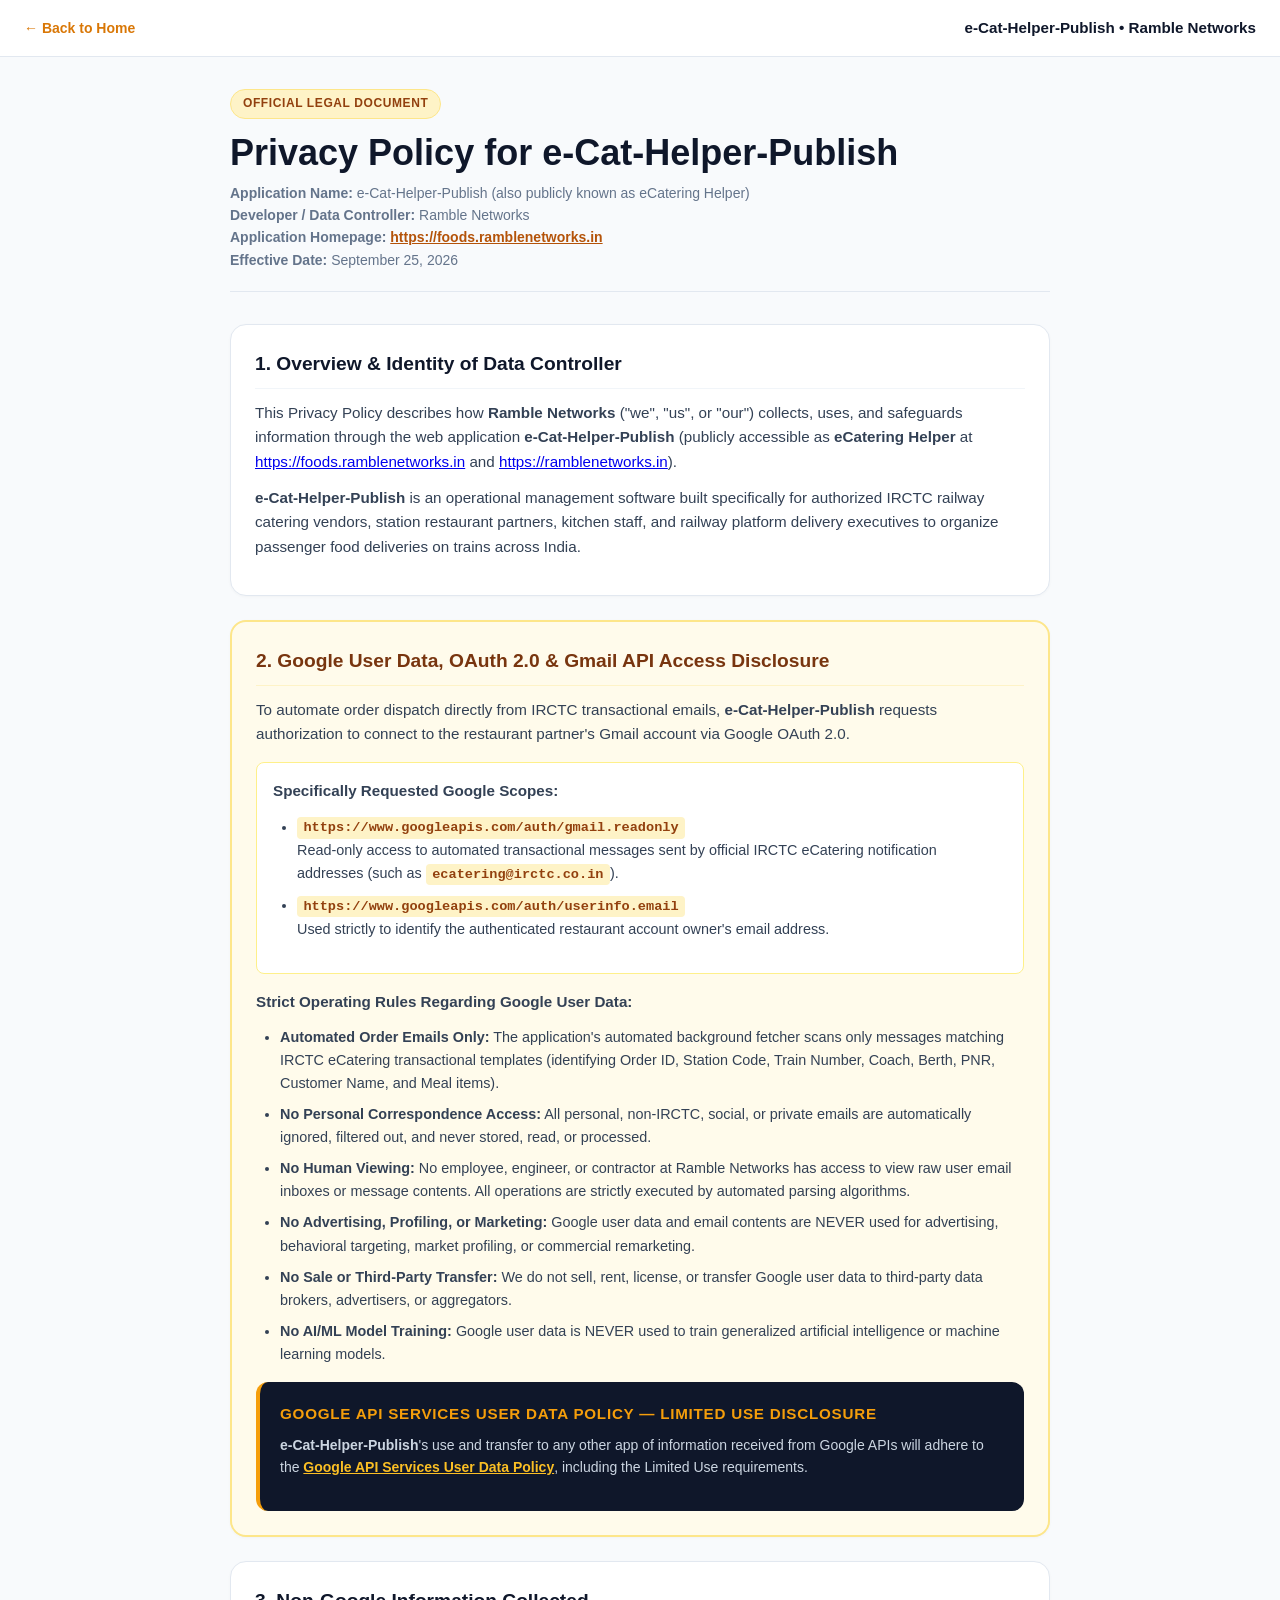
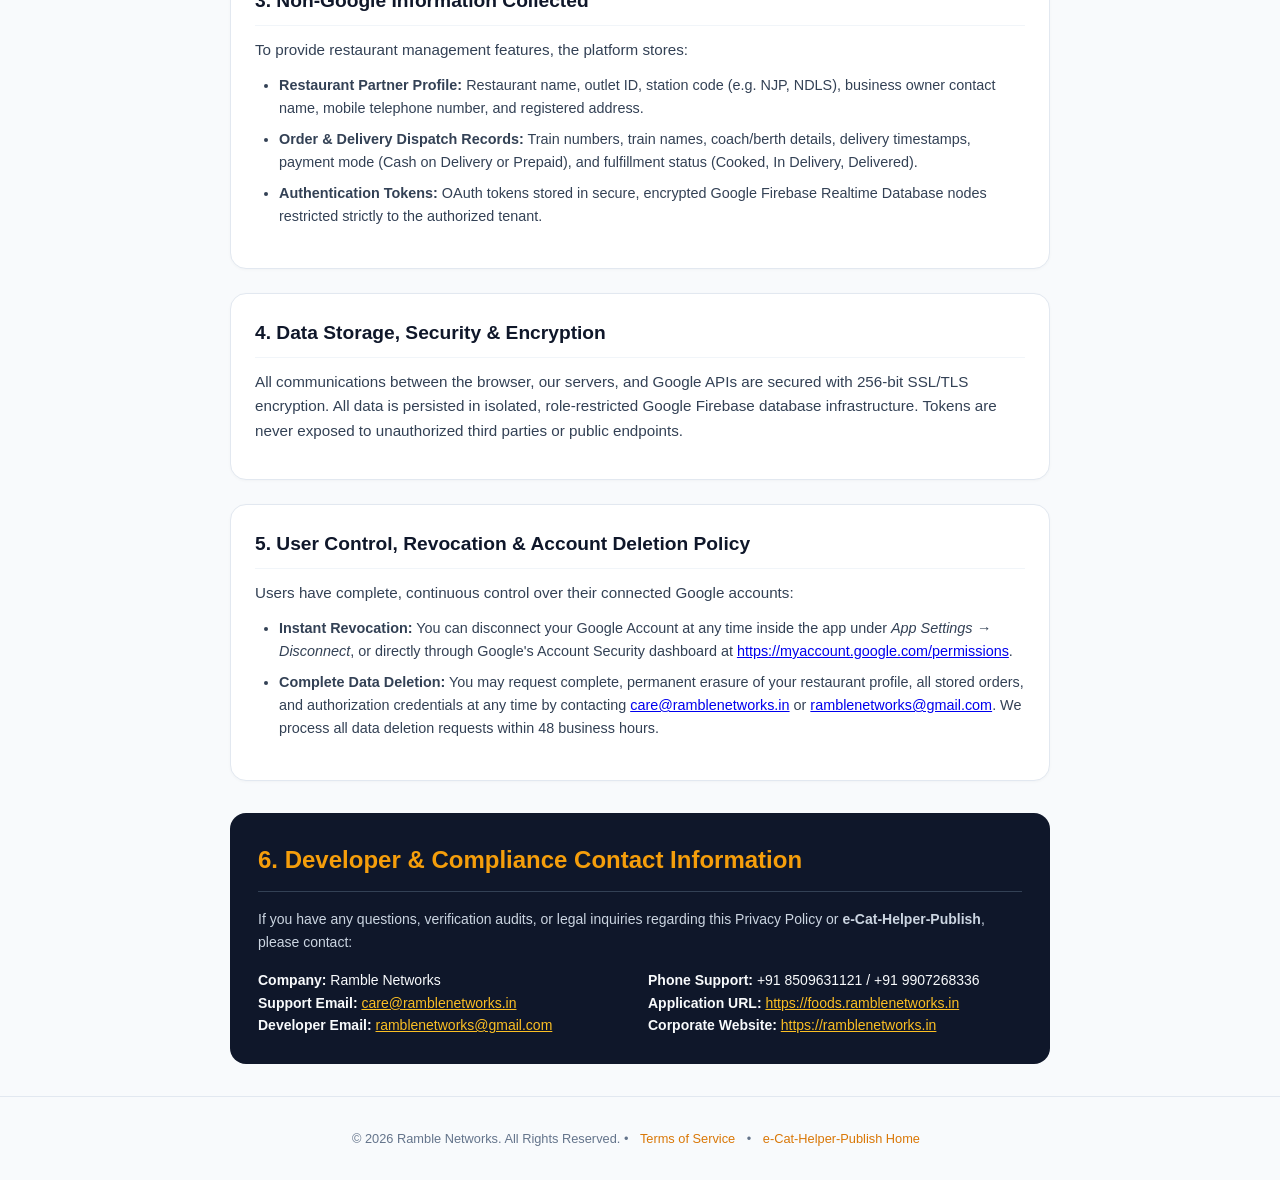
==== commit b9ff8a32: "Deploy pure static Privacy Policy and Terms with e-Cat-Helper-Publish branding" ====
--- a/privacy/index.html
+++ b/privacy/index.html
@@ -1,35 +1,328 @@
-<!doctype html>
+<!DOCTYPE html>
 <html lang="en">
-  <head>
-    <meta charset="UTF-8" />
-    <meta name="viewport" content="width=device-width, initial-scale=1.0, maximum-scale=1.0, user-scalable=no" />
-    <meta name="theme-color" content="#f59e0b" />
-    <meta name="apple-mobile-web-app-capable" content="yes" />
-    <meta name="apple-mobile-web-app-status-bar-style" content="black-translucent" />
-    <meta name="mobile-web-app-capable" content="yes" />
-    <link rel="manifest" href="/manifest.json" />
-    <link rel="icon" type="image/svg+xml" href="/icon.svg" />
-    <link rel="apple-touch-icon" href="/icon.svg" />
-    <title>e-Cat-Helper-Publish (eCatering Helper) · Ramble Networks</title>
-    <script src="https://accounts.google.com/gsi/client" async defer></script>
-    <script type="module" crossorigin src="/assets/index-CX3kBX_A.js"></script>
-    <link rel="stylesheet" crossorigin href="/assets/index-DQUduyyI.css">
-  <link rel="manifest" href="/manifest.webmanifest"><script id="vite-plugin-pwa:register-sw" src="/registerSW.js"></script></head>
-  <body>
-    <div id="root"></div>
-    <script>
-      if ('serviceWorker' in navigator && window.self === window.top) {
-        window.addEventListener('load', () => {
-          try {
-            navigator.serviceWorker.register('/sw.js')
-              .then(reg => console.log('Service Worker registered successfully:', reg.scope))
-              .catch(err => console.error('Service Worker registration failed:', err));
-          } catch (err) {
-            console.warn('Service Worker registration blocked or failed:', err);
-          }
-        });
-      }
-    </script>
-  </body>
+<head>
+  <meta charset="UTF-8">
+  <meta name="viewport" content="width=device-width, initial-scale=1.0">
+  <title>Privacy Policy - e-Cat-Helper-Publish (eCatering Helper) | Ramble Networks</title>
+  <meta name="description" content="Official Privacy Policy for e-Cat-Helper-Publish (eCatering Helper) operated by Ramble Networks. Details Google OAuth 2.0 Gmail read-only scope usage, data protection, and Limited Use policy compliance.">
+  <link rel="icon" type="image/svg+xml" href="/icon.svg" />
+  <style>
+    :root {
+      --primary: #d97706;
+      --primary-dark: #b45309;
+      --bg: #f8fafc;
+      --card-bg: #ffffff;
+      --text: #1e293b;
+      --text-muted: #64748b;
+      --border: #e2e8f0;
+      --highlight: #fef3c7;
+      --highlight-border: #fcd34d;
+    }
+    * { box-sizing: border-box; margin: 0; padding: 0; }
+    body {
+      font-family: -apple-system, BlinkMacSystemFont, "Segoe UI", Roboto, Helvetica, Arial, sans-serif;
+      background-color: var(--bg);
+      color: var(--text);
+      line-height: 1.6;
+      padding: 0;
+    }
+    header {
+      background: #ffffff;
+      border-bottom: 1px solid var(--border);
+      padding: 1rem 1.5rem;
+      display: flex;
+      justify-content: space-between;
+      align-items: center;
+      position: sticky;
+      top: 0;
+      z-index: 10;
+    }
+    header a {
+      color: var(--primary);
+      text-decoration: none;
+      font-weight: 700;
+      font-size: 0.875rem;
+    }
+    header .brand {
+      font-weight: 900;
+      font-size: 0.95rem;
+      color: #0f172a;
+    }
+    main {
+      max-width: 860px;
+      margin: 2rem auto;
+      padding: 0 1.25rem;
+    }
+    .badge {
+      display: inline-block;
+      background: #fef3c7;
+      color: #92400e;
+      font-weight: 800;
+      font-size: 0.75rem;
+      padding: 0.25rem 0.75rem;
+      border-radius: 9999px;
+      text-transform: uppercase;
+      letter-spacing: 0.05em;
+      margin-bottom: 0.75rem;
+      border: 1px solid #fde68a;
+    }
+    h1 {
+      font-size: 2.25rem;
+      font-weight: 900;
+      color: #0f172a;
+      line-height: 1.2;
+      margin-bottom: 0.5rem;
+    }
+    .meta {
+      font-size: 0.875rem;
+      color: var(--text-muted);
+      margin-bottom: 2rem;
+      border-bottom: 1px solid var(--border);
+      padding-bottom: 1.25rem;
+    }
+    .section {
+      background: var(--card-bg);
+      border: 1px solid var(--border);
+      border-radius: 1rem;
+      padding: 1.5rem;
+      margin-bottom: 1.5rem;
+      box-shadow: 0 1px 3px rgba(0,0,0,0.03);
+    }
+    .section h2 {
+      font-size: 1.2rem;
+      font-weight: 800;
+      color: #0f172a;
+      margin-bottom: 0.75rem;
+      border-bottom: 1px solid #f1f5f9;
+      padding-bottom: 0.5rem;
+    }
+    .section p {
+      margin-bottom: 0.75rem;
+      font-size: 0.95rem;
+      color: #334155;
+    }
+    .google-card {
+      background: #fffbeb;
+      border: 2px solid #fde68a;
+    }
+    .google-card h2 {
+      color: #78350f;
+      border-bottom-color: #fef3c7;
+    }
+    .scope-box {
+      background: #ffffff;
+      border: 1px solid #fef08a;
+      border-radius: 0.5rem;
+      padding: 1rem;
+      margin: 1rem 0;
+    }
+    .scope-box code {
+      background: #fef3c7;
+      color: #92400e;
+      padding: 0.2rem 0.4rem;
+      border-radius: 0.25rem;
+      font-size: 0.85rem;
+      font-family: monospace;
+      font-weight: 700;
+    }
+    ul {
+      margin-left: 1.5rem;
+      margin-bottom: 1rem;
+    }
+    li {
+      margin-bottom: 0.5rem;
+      font-size: 0.9rem;
+      color: #334155;
+    }
+    .limited-use {
+      background: #0f172a;
+      color: #f8fafc;
+      border-radius: 0.75rem;
+      padding: 1.25rem;
+      margin-top: 1rem;
+      border-left: 4px solid #f59e0b;
+    }
+    .limited-use h3 {
+      color: #f59e0b;
+      font-size: 0.95rem;
+      font-weight: 800;
+      margin-bottom: 0.5rem;
+      text-transform: uppercase;
+      letter-spacing: 0.05em;
+    }
+    .limited-use p {
+      color: #cbd5e1;
+      font-size: 0.875rem;
+    }
+    .limited-use a {
+      color: #fbbf24;
+      text-decoration: underline;
+      font-weight: 700;
+    }
+    .contact-box {
+      background: #0f172a;
+      color: #f8fafc;
+      border-radius: 1rem;
+      padding: 1.75rem;
+      margin-top: 2rem;
+    }
+    .contact-box h2 {
+      color: #f59e0b;
+      border-bottom: 1px solid #334155;
+      padding-bottom: 0.75rem;
+      margin-bottom: 1rem;
+    }
+    .contact-grid {
+      display: grid;
+      grid-template-columns: repeat(auto-fit, minmax(280px, 1fr));
+      gap: 1rem;
+      font-size: 0.875rem;
+    }
+    .contact-grid a {
+      color: #fbbf24;
+      text-decoration: underline;
+    }
+    footer {
+      text-align: center;
+      padding: 2rem 1rem;
+      font-size: 0.8rem;
+      color: var(--text-muted);
+      border-top: 1px solid var(--border);
+    }
+    footer a {
+      color: var(--primary);
+      text-decoration: none;
+      margin: 0 0.5rem;
+    }
+  </style>
+</head>
+<body>
+
+  <header>
+    <a href="/">← Back to Home</a>
+    <div class="brand">e-Cat-Helper-Publish • Ramble Networks</div>
+  </header>
+
+  <main>
+    <div class="badge">Official Legal Document</div>
+    <h1>Privacy Policy for e-Cat-Helper-Publish</h1>
+    <div class="meta">
+      <strong>Application Name:</strong> e-Cat-Helper-Publish (also publicly known as eCatering Helper)<br>
+      <strong>Developer / Data Controller:</strong> Ramble Networks<br>
+      <strong>Application Homepage:</strong> <a href="https://foods.ramblenetworks.in" style="color:#b45309; font-weight:700;">https://foods.ramblenetworks.in</a><br>
+      <strong>Effective Date:</strong> September 25, 2026
+    </div>
+
+    <!-- Section 1 -->
+    <div class="section">
+      <h2>1. Overview & Identity of Data Controller</h2>
+      <p>
+        This Privacy Policy describes how <strong>Ramble Networks</strong> ("we", "us", or "our") collects, uses, and safeguards information through the web application <strong>e-Cat-Helper-Publish</strong> (publicly accessible as <strong>eCatering Helper</strong> at <a href="https://foods.ramblenetworks.in">https://foods.ramblenetworks.in</a> and <a href="https://ramblenetworks.in">https://ramblenetworks.in</a>).
+      </p>
+      <p>
+        <strong>e-Cat-Helper-Publish</strong> is an operational management software built specifically for authorized IRCTC railway catering vendors, station restaurant partners, kitchen staff, and railway platform delivery executives to organize passenger food deliveries on trains across India.
+      </p>
+    </div>
+
+    <!-- Section 2: Google OAuth & Gmail API (Mandatory for Google Verification) -->
+    <div class="section google-card">
+      <h2>2. Google User Data, OAuth 2.0 & Gmail API Access Disclosure</h2>
+      <p>
+        To automate order dispatch directly from IRCTC transactional emails, <strong>e-Cat-Helper-Publish</strong> requests authorization to connect to the restaurant partner's Gmail account via Google OAuth 2.0.
+      </p>
+
+      <div class="scope-box">
+        <p><strong>Specifically Requested Google Scopes:</strong></p>
+        <ul>
+          <li>
+            <code>https://www.googleapis.com/auth/gmail.readonly</code><br>
+            Read-only access to automated transactional messages sent by official IRCTC eCatering notification addresses (such as <code>ecatering@irctc.co.in</code>).
+          </li>
+          <li>
+            <code>https://www.googleapis.com/auth/userinfo.email</code><br>
+            Used strictly to identify the authenticated restaurant account owner's email address.
+          </li>
+        </ul>
+      </div>
+
+      <p><strong>Strict Operating Rules Regarding Google User Data:</strong></p>
+      <ul>
+        <li><strong>Automated Order Emails Only:</strong> The application's automated background fetcher scans only messages matching IRCTC eCatering transactional templates (identifying Order ID, Station Code, Train Number, Coach, Berth, PNR, Customer Name, and Meal items).</li>
+        <li><strong>No Personal Correspondence Access:</strong> All personal, non-IRCTC, social, or private emails are automatically ignored, filtered out, and never stored, read, or processed.</li>
+        <li><strong>No Human Viewing:</strong> No employee, engineer, or contractor at Ramble Networks has access to view raw user email inboxes or message contents. All operations are strictly executed by automated parsing algorithms.</li>
+        <li><strong>No Advertising, Profiling, or Marketing:</strong> Google user data and email contents are NEVER used for advertising, behavioral targeting, market profiling, or commercial remarketing.</li>
+        <li><strong>No Sale or Third-Party Transfer:</strong> We do not sell, rent, license, or transfer Google user data to third-party data brokers, advertisers, or aggregators.</li>
+        <li><strong>No AI/ML Model Training:</strong> Google user data is NEVER used to train generalized artificial intelligence or machine learning models.</li>
+      </ul>
+
+      <!-- Google Limited Use Callout -->
+      <div class="limited-use">
+        <h3>Google API Services User Data Policy — Limited Use Disclosure</h3>
+        <p>
+          <strong>e-Cat-Helper-Publish</strong>'s use and transfer to any other app of information received from Google APIs will adhere to the <a href="https://developers.google.com/terms/api-services-user-data-policy" target="_blank" rel="noopener">Google API Services User Data Policy</a>, including the Limited Use requirements.
+        </p>
+      </div>
+    </div>
+
+    <!-- Section 3 -->
+    <div class="section">
+      <h2>3. Non-Google Information Collected</h2>
+      <p>To provide restaurant management features, the platform stores:</p>
+      <ul>
+        <li><strong>Restaurant Partner Profile:</strong> Restaurant name, outlet ID, station code (e.g. NJP, NDLS), business owner contact name, mobile telephone number, and registered address.</li>
+        <li><strong>Order & Delivery Dispatch Records:</strong> Train numbers, train names, coach/berth details, delivery timestamps, payment mode (Cash on Delivery or Prepaid), and fulfillment status (Cooked, In Delivery, Delivered).</li>
+        <li><strong>Authentication Tokens:</strong> OAuth tokens stored in secure, encrypted Google Firebase Realtime Database nodes restricted strictly to the authorized tenant.</li>
+      </ul>
+    </div>
+
+    <!-- Section 4 -->
+    <div class="section">
+      <h2>4. Data Storage, Security & Encryption</h2>
+      <p>
+        All communications between the browser, our servers, and Google APIs are secured with 256-bit SSL/TLS encryption. All data is persisted in isolated, role-restricted Google Firebase database infrastructure. Tokens are never exposed to unauthorized third parties or public endpoints.
+      </p>
+    </div>
+
+    <!-- Section 5 -->
+    <div class="section">
+      <h2>5. User Control, Revocation & Account Deletion Policy</h2>
+      <p>
+        Users have complete, continuous control over their connected Google accounts:
+      </p>
+      <ul>
+        <li>
+          <strong>Instant Revocation:</strong> You can disconnect your Google Account at any time inside the app under <em>App Settings → Disconnect</em>, or directly through Google's Account Security dashboard at <a href="https://myaccount.google.com/permissions" target="_blank" rel="noopener">https://myaccount.google.com/permissions</a>.
+        </li>
+        <li>
+          <strong>Complete Data Deletion:</strong> You may request complete, permanent erasure of your restaurant profile, all stored orders, and authorization credentials at any time by contacting <a href="mailto:care@ramblenetworks.in">care@ramblenetworks.in</a> or <a href="mailto:ramblenetworks@gmail.com">ramblenetworks@gmail.com</a>. We process all data deletion requests within 48 business hours.
+        </li>
+      </ul>
+    </div>
+
+    <!-- Section 6: Contact Box -->
+    <div class="contact-box">
+      <h2>6. Developer & Compliance Contact Information</h2>
+      <p style="color: #cbd5e1; font-size: 0.875rem; margin-bottom: 1rem;">
+        If you have any questions, verification audits, or legal inquiries regarding this Privacy Policy or <strong>e-Cat-Helper-Publish</strong>, please contact:
+      </p>
+      <div class="contact-grid">
+        <div>
+          <p><strong>Company:</strong> Ramble Networks</p>
+          <p><strong>Support Email:</strong> <a href="mailto:care@ramblenetworks.in">care@ramblenetworks.in</a></p>
+          <p><strong>Developer Email:</strong> <a href="mailto:ramblenetworks@gmail.com">ramblenetworks@gmail.com</a></p>
+        </div>
+        <div>
+          <p><strong>Phone Support:</strong> +91 8509631121 / +91 9907268336</p>
+          <p><strong>Application URL:</strong> <a href="https://foods.ramblenetworks.in">https://foods.ramblenetworks.in</a></p>
+          <p><strong>Corporate Website:</strong> <a href="https://ramblenetworks.in">https://ramblenetworks.in</a></p>
+        </div>
+      </div>
+    </div>
+  </main>
+
+  <footer>
+    <p>© 2026 Ramble Networks. All Rights Reserved. • <a href="/terms">Terms of Service</a> • <a href="/">e-Cat-Helper-Publish Home</a></p>
+  </footer>
+
+</body>
 </html>
-
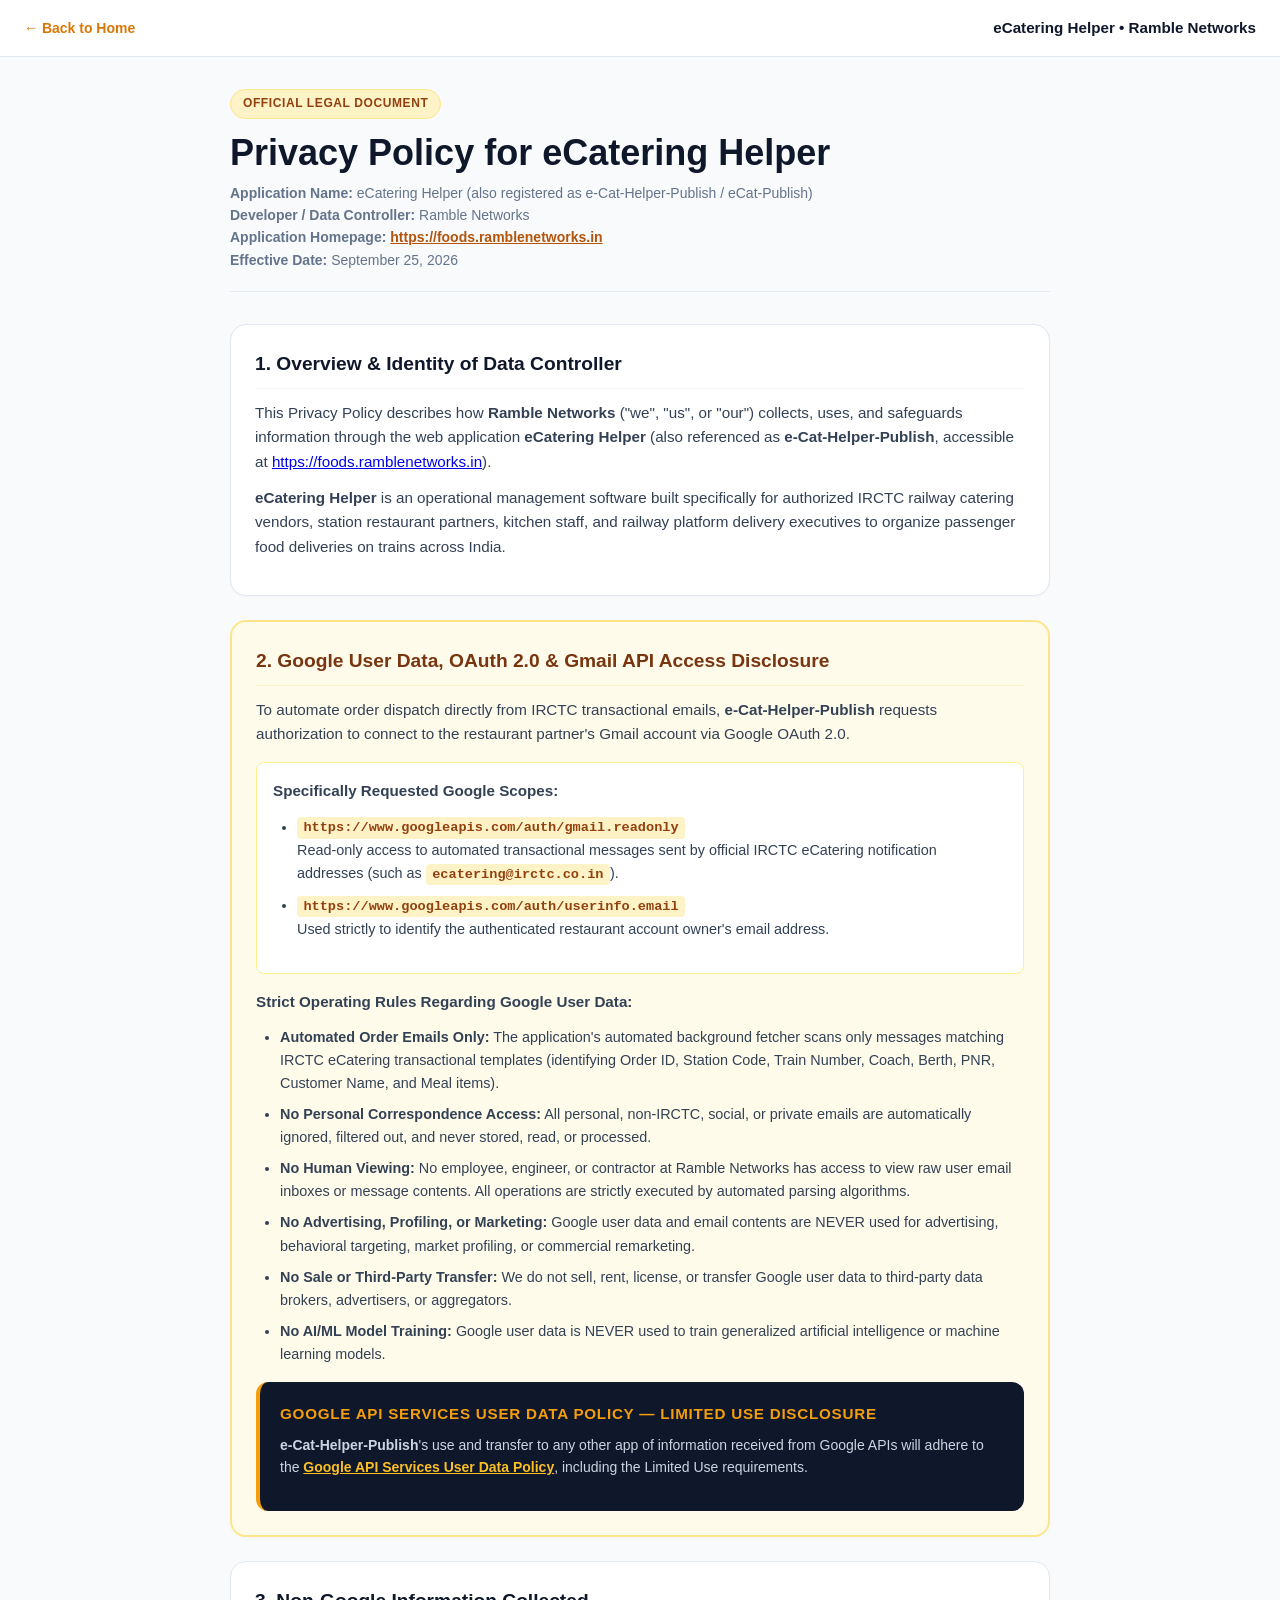
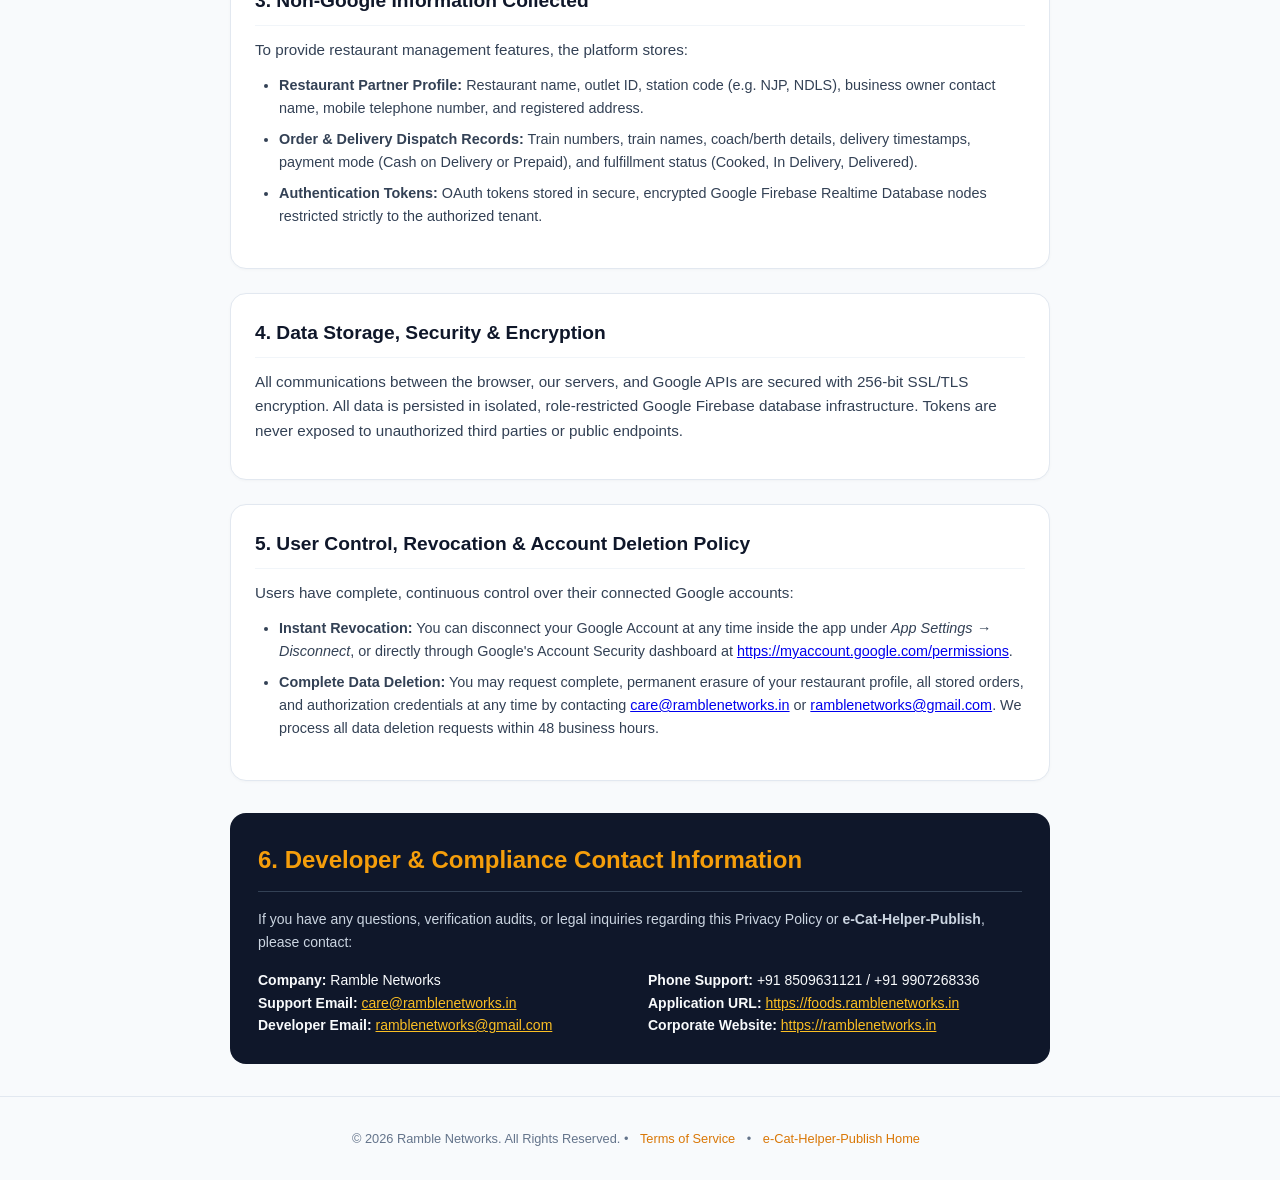
==== commit 2acf8263: "deploy: update foods.ramblenetworks.in with latest build" ====
--- a/privacy/index.html
+++ b/privacy/index.html
@@ -3,8 +3,8 @@
 <head>
   <meta charset="UTF-8">
   <meta name="viewport" content="width=device-width, initial-scale=1.0">
-  <title>Privacy Policy - e-Cat-Helper-Publish (eCatering Helper) | Ramble Networks</title>
-  <meta name="description" content="Official Privacy Policy for e-Cat-Helper-Publish (eCatering Helper) operated by Ramble Networks. Details Google OAuth 2.0 Gmail read-only scope usage, data protection, and Limited Use policy compliance.">
+  <title>Privacy Policy - eCatering Helper | Ramble Networks</title>
+  <meta name="description" content="Official Privacy Policy for eCatering Helper (also registered as e-Cat-Helper-Publish / eCat-Publish) operated by Ramble Networks. Details Google OAuth 2.0 Gmail read-only scope usage, data protection, and Limited Use policy compliance.">
   <link rel="icon" type="image/svg+xml" href="/icon.svg" />
   <style>
     :root {
@@ -200,14 +200,14 @@
 
   <header>
     <a href="/">← Back to Home</a>
-    <div class="brand">e-Cat-Helper-Publish • Ramble Networks</div>
+    <div class="brand">eCatering Helper • Ramble Networks</div>
   </header>
 
   <main>
     <div class="badge">Official Legal Document</div>
-    <h1>Privacy Policy for e-Cat-Helper-Publish</h1>
+    <h1>Privacy Policy for eCatering Helper</h1>
     <div class="meta">
-      <strong>Application Name:</strong> e-Cat-Helper-Publish (also publicly known as eCatering Helper)<br>
+      <strong>Application Name:</strong> eCatering Helper (also registered as e-Cat-Helper-Publish / eCat-Publish)<br>
       <strong>Developer / Data Controller:</strong> Ramble Networks<br>
       <strong>Application Homepage:</strong> <a href="https://foods.ramblenetworks.in" style="color:#b45309; font-weight:700;">https://foods.ramblenetworks.in</a><br>
       <strong>Effective Date:</strong> September 25, 2026
@@ -217,10 +217,10 @@
     <div class="section">
       <h2>1. Overview & Identity of Data Controller</h2>
       <p>
-        This Privacy Policy describes how <strong>Ramble Networks</strong> ("we", "us", or "our") collects, uses, and safeguards information through the web application <strong>e-Cat-Helper-Publish</strong> (publicly accessible as <strong>eCatering Helper</strong> at <a href="https://foods.ramblenetworks.in">https://foods.ramblenetworks.in</a> and <a href="https://ramblenetworks.in">https://ramblenetworks.in</a>).
-      </p>
-      <p>
-        <strong>e-Cat-Helper-Publish</strong> is an operational management software built specifically for authorized IRCTC railway catering vendors, station restaurant partners, kitchen staff, and railway platform delivery executives to organize passenger food deliveries on trains across India.
+        This Privacy Policy describes how <strong>Ramble Networks</strong> ("we", "us", or "our") collects, uses, and safeguards information through the web application <strong>eCatering Helper</strong> (also referenced as <strong>e-Cat-Helper-Publish</strong>, accessible at <a href="https://foods.ramblenetworks.in">https://foods.ramblenetworks.in</a>).
+      </p>
+      <p>
+        <strong>eCatering Helper</strong> is an operational management software built specifically for authorized IRCTC railway catering vendors, station restaurant partners, kitchen staff, and railway platform delivery executives to organize passenger food deliveries on trains across India.
       </p>
     </div>
 
